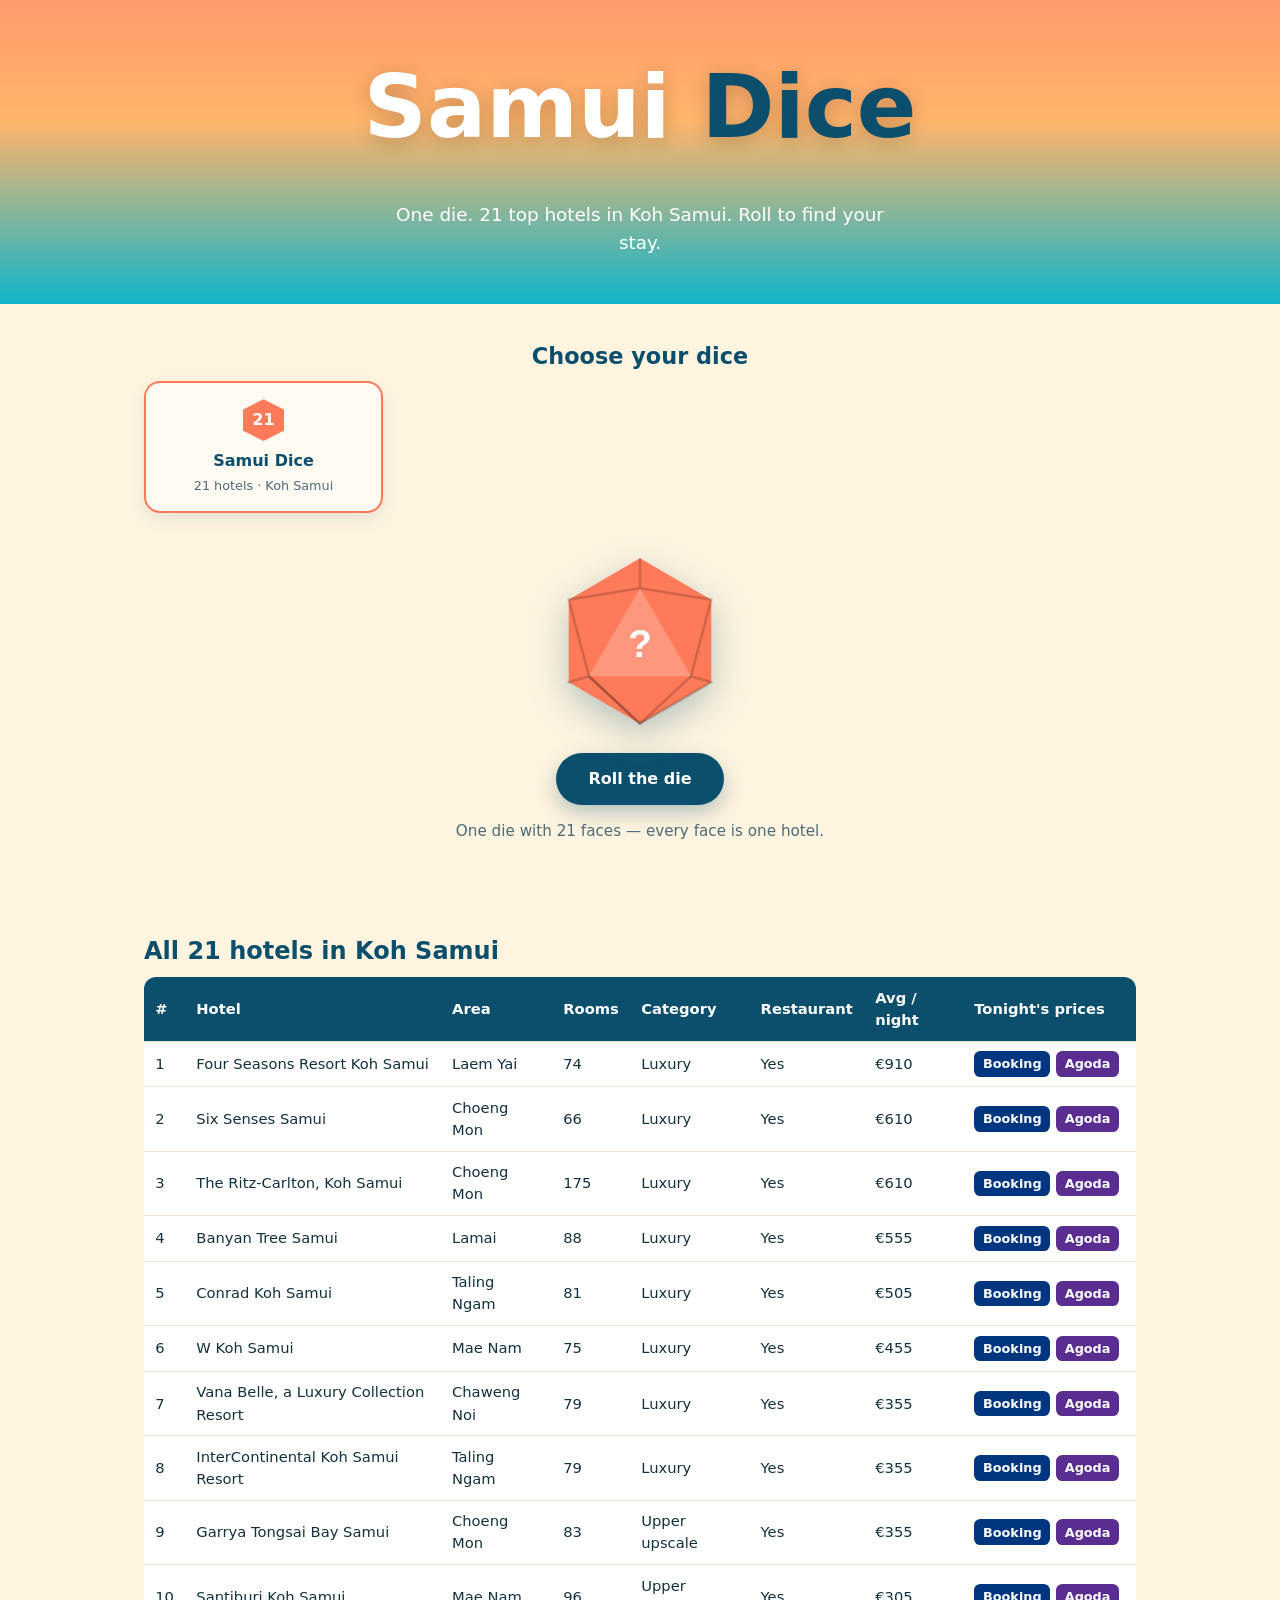
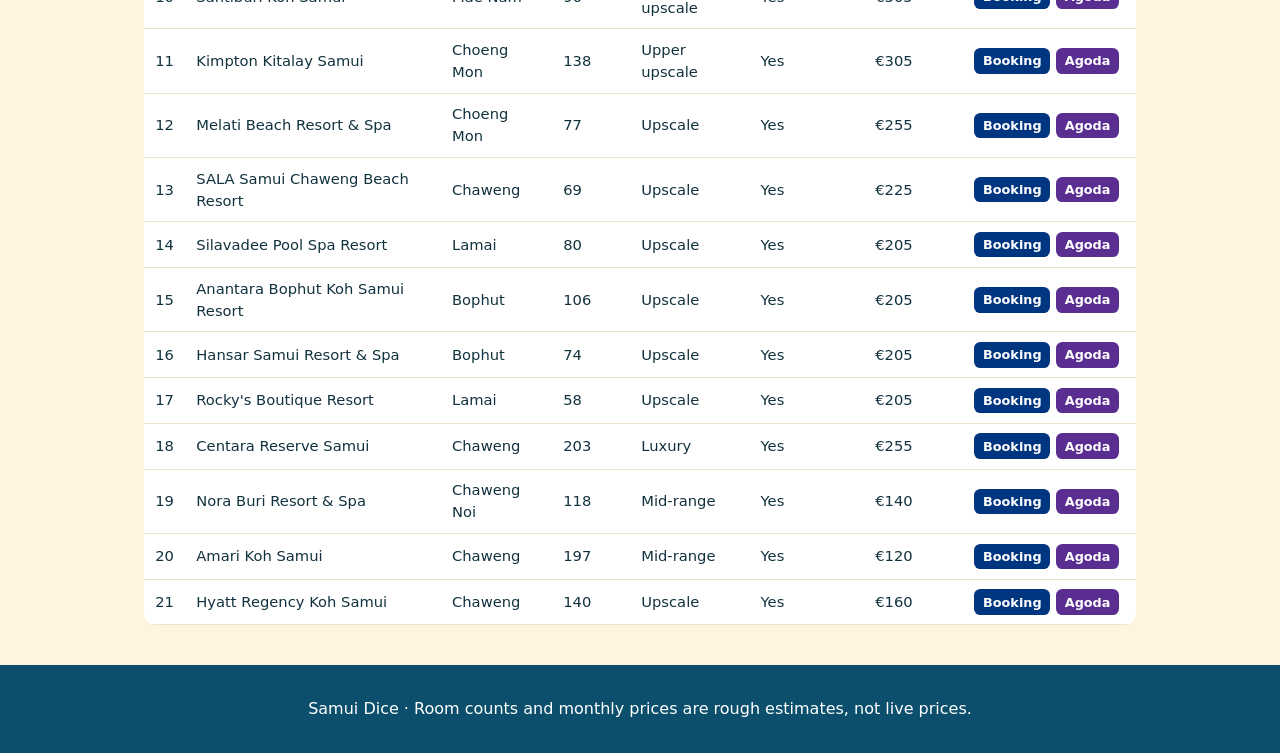
==== index.html @ ab12eef5 "Add destination picker and move Samui hotels to data/samui.js The page now supports several dice (Sa" ====
<!doctype html>
<html lang="en">
<head>
  <meta charset="utf-8">
  <meta name="viewport" content="width=device-width, initial-scale=1">
  <title>Samui Dice</title>
  <meta name="description" content="Samui Dice — roll one die to pick a top hotel on Koh Samui, Koh Phangan, in Bangkok or Phuket, with rooms, price category, restaurant, monthly night prices and links to Booking.com and Agoda.">
  <link rel="icon" href="data:image/svg+xml,%3Csvg xmlns='http://www.w3.org/2000/svg' viewBox='0 0 100 100'%3E%3Cpolygon points='50,4 92,28 92,72 50,96 8,72 8,28' fill='%23ff7a59'/%3E%3Cpolygon points='50,22 76,66 24,66' fill='%23fff' opacity='.35'/%3E%3C/svg%3E">
  <link rel="stylesheet" href="style.css?v=6">
</head>
<body>
  <header class="hero">
    <h1><span id="heroTitle">Samui</span> <span class="dice-word">Dice</span></h1>
    <p class="tagline" id="tagline">Roll one die to find your stay.</p>
  </header>

  <main>
    <section class="picker" aria-labelledby="pickerTitle">
      <h2 id="pickerTitle">Choose your dice</h2>
      <div class="dest-list" id="destList"></div>
    </section>

    <section class="play" id="play">
      <button class="die" id="die" type="button" aria-label="Roll the die">
        <svg viewBox="0 0 200 200" aria-hidden="true">
          <polygon class="d-outer" points="100,6 181,53 181,147 100,194 19,147 19,53"/>
          <polygon class="d-face"  points="100,40 158,140 42,140"/>
          <polyline class="d-edge" points="100,6 100,40 181,53 158,140 181,147 100,194 100,194 42,140 19,147 42,140 19,53 100,40"/>
          <polyline class="d-edge" points="158,140 100,194 42,140"/>
          <text id="dieValue" x="100" y="118" text-anchor="middle">?</text>
        </svg>
      </button>
      <button class="btn" id="roll" type="button">Roll the die</button>
      <p class="hint" id="hint"></p>
    </section>

    <section class="result" id="result" hidden aria-live="polite">
      <figure class="photo" id="rPhotoWrap" hidden>
        <img id="rPhoto" alt="">
      </figure>
      <div class="result-head">
        <p class="rank" id="rRank"></p>
        <h2 id="rName"></h2>
        <p class="area" id="rArea"></p>
      </div>
      <dl class="facts">
        <div><dt>Rooms / villas</dt><dd id="rRooms"></dd></div>
        <div><dt>Price category</dt><dd id="rCategory"></dd></div>
        <div><dt>Restaurant</dt><dd id="rRestaurant"></dd></div>
        <div><dt>Year average / night</dt><dd id="rAvg"></dd></div>
      </dl>
      <div class="tonight">
        <div class="tonight-head">
          <h3>Tonight</h3>
          <p id="rTonight"></p>
          <p class="est">Live prices are on the hotel page — tap a site to see tonight's cheapest room.</p>
        </div>
        <div class="deals">
          <a class="deal booking" id="rBooking" target="_blank" rel="noopener">
            <span class="deal-media"><img class="deal-photo" alt="" hidden></span>
            <span class="deal-logo" aria-label="Booking.com">Booking<span>.com</span></span>
            <span class="deal-cta">Open hotel · tonight's prices →</span>
          </a>
          <a class="deal agoda" id="rAgoda" target="_blank" rel="noopener">
            <span class="deal-media"><img class="deal-photo" alt="" hidden></span>
            <span class="deal-logo" aria-label="Agoda">agoda<i></i><i></i><i></i><i></i><i></i></span>
            <span class="deal-cta">Open hotel · tonight's prices →</span>
          </a>
        </div>
      </div>

      <h3>Rough price guide per night, by month</h3>
      <div class="months" id="rMonths"></div>
      <h3>Where it is</h3>
      <iframe class="map" id="rMap" title="Satellite map of the hotel" loading="lazy" referrerpolicy="no-referrer-when-downgrade"></iframe>
      <p class="note">The monthly guide is a rough estimate for a standard room for two, in EUR, not a live price. For real prices use the Booking.com or Agoda buttons.</p>
    </section>

    <section class="list">
      <h2 id="listTitle">All hotels</h2>
      <table>
        <thead><tr><th>#</th><th>Hotel</th><th>Area</th><th>Rooms</th><th>Category</th><th>Restaurant</th><th>Avg / night</th><th>Tonight's prices</th></tr></thead>
        <tbody id="hotelTable"></tbody>
      </table>
    </section>
  </main>

  <footer>
    <p><span id="footerName">Samui Dice</span> · Room counts and monthly prices are rough estimates, not live prices.</p>
  </footer>

  <script src="data/samui.js?v=6"></script>
  <script src="data/phangan.js?v=6"></script>
  <script src="data/bangkok.js?v=6"></script>
  <script src="data/phuket.js?v=6"></script>
  <script src="script.js?v=6"></script>
</body>
</html>
---- style.css ----
:root {
  --sea: #0fb5c9;
  --deep: #0b4f6c;
  --sand: #fff4e0;
  --coral: #ff7a59;
  --sun: #ffc93c;
  --ink: #12323f;
  --muted: #4d6b78;
  --accent: #ff7a59;
}

* { box-sizing: border-box; }

body {
  margin: 0;
  font-family: system-ui, -apple-system, "Segoe UI", Roboto, sans-serif;
  color: var(--ink);
  background: var(--sand);
  line-height: 1.5;
}

h1, h2, h3 { line-height: 1.15; margin: 0 0 .5em; color: var(--deep); }

.hero {
  text-align: center;
  padding: 3.5rem 1rem 3rem;
  color: #fff;
  background: linear-gradient(180deg, #ff9a6b 0%, #ffb56b 40%, var(--sea) 100%);
}
.hero h1 {
  color: #fff;
  font-size: clamp(2.8rem, 11vw, 5.5rem);
  text-shadow: 0 4px 20px rgba(0, 0, 0, .2);
}
.hero h1 .dice-word { color: var(--deep); }
.tagline { font-size: 1.15rem; max-width: 32rem; margin: 0 auto; }

main { max-width: 64rem; margin: 0 auto; padding: 0 1rem; }
section { padding: 2.5rem 0; }

.play { text-align: center; }
.die {
  display: block;
  width: 11rem; height: 11rem;
  margin: 0 auto 1.5rem;
  padding: 0;
  border: 0;
  background: none;
  cursor: pointer;
  filter: drop-shadow(0 12px 18px rgba(11, 79, 108, .3));
}
.die svg { width: 100%; height: 100%; }
.d-outer { fill: var(--accent); }
.d-face  { fill: #fff; opacity: .22; }
.d-edge  { fill: none; stroke: rgba(0, 0, 0, .18); stroke-width: 3; stroke-linejoin: round; }
.die text { fill: #fff; font-size: 44px; font-weight: 800; font-family: inherit; }
.die.rolling { animation: spin .84s linear; }
@keyframes spin {
  0%   { transform: rotate(0) scale(1); }
  50%  { transform: rotate(360deg) scale(.85); }
  100% { transform: rotate(720deg) scale(1); }
}

.btn {
  padding: .85rem 2rem;
  border: 0;
  border-radius: 999px;
  font: inherit;
  font-weight: 700;
  color: #fff;
  background: var(--deep);
  cursor: pointer;
  box-shadow: 0 8px 20px rgba(11, 79, 108, .3);
}
.btn:disabled { opacity: .6; cursor: wait; }
.hint { color: var(--muted); font-size: .95rem; }

.result {
  padding: 1.75rem;
  border-radius: 1.25rem;
  background: #fff;
  box-shadow: 0 10px 30px rgba(11, 79, 108, .12);
  border-top: 6px solid var(--accent);
  scroll-margin-top: 1rem;
}
.rank { margin: 0; color: var(--accent); font-weight: 700; text-transform: uppercase; letter-spacing: .05em; font-size: .85rem; }
.result h2 { font-size: clamp(1.5rem, 5vw, 2.2rem); margin: .2rem 0; }
.area { margin: 0 0 1.25rem; color: var(--muted); }
.result h3 { font-size: 1.1rem; margin-top: 1.5rem; }

.facts {
  display: grid;
  grid-template-columns: repeat(auto-fit, minmax(10rem, 1fr));
  gap: .75rem;
  margin: 0;
}
.facts div { padding: .9rem 1rem; border-radius: .75rem; background: #e6f7f9; }
.facts dt { font-size: .8rem; color: var(--muted); text-transform: uppercase; letter-spacing: .04em; }
.facts dd { margin: .2rem 0 0; font-size: 1.3rem; font-weight: 700; color: var(--deep); }

.months {
  display: grid;
  grid-template-columns: repeat(12, 1fr);
  gap: .4rem;
  align-items: end;
}
.month {
  display: flex;
  flex-direction: column;
  justify-content: flex-end;
  align-items: center;
  height: 10rem;
  font-size: .8rem;
}
.month .bar {
  width: 100%;
  max-width: 2.2rem;
  border-radius: .4rem .4rem 0 0;
  background: linear-gradient(180deg, var(--coral), var(--sun));
  order: 1;
}
.month strong { order: 0; color: var(--deep); font-size: .78rem; }
.month span:last-child { order: 2; color: var(--muted); margin-top: .2rem; }
.note { font-size: .85rem; color: var(--muted); margin-top: 1.25rem; }

.list table { width: 100%; border-collapse: collapse; background: #fff; border-radius: .75rem; overflow: hidden; font-size: .92rem; }
.list th, .list td { padding: .6rem .7rem; text-align: left; border-bottom: 1px solid #eee3cf; }
.list th { background: var(--deep); color: #fff; font-weight: 600; }
.list tr.picked td { background: #ffe6dc; font-weight: 700; }

footer { padding: 2rem 1rem; text-align: center; color: #fff; background: var(--deep); }
footer p { margin: 0; }

@media (max-width: 640px) {
  .months { grid-template-columns: repeat(6, 1fr); row-gap: 1rem; }
  .month { height: 8rem; }
  .list { overflow-x: auto; }
  .list table { font-size: .82rem; min-width: 38rem; }
}

@media (prefers-reduced-motion: reduce) {
  .die.rolling { animation: none; }
}

.photo { margin: -1.75rem -1.75rem 1.25rem; }
.photo img {
  display: block;
  width: 100%;
  aspect-ratio: 16 / 7;
  object-fit: cover;
  border-radius: 1.1rem 1.1rem 0 0;
  background: #e6f7f9;
}

.tonight {
  display: grid;
  grid-template-columns: 1fr 1.4fr;
  gap: 1rem;
  align-items: center;
  margin-top: 1.25rem;
  padding: 1.1rem 1.25rem;
  border-radius: .9rem;
  background: #fff4e0;
}
.tonight h3 { margin: 0; }
.tonight p { margin: .2rem 0 0; color: var(--muted); }
.tonight .est strong { color: var(--deep); font-size: 1.15rem; }
.deals { display: grid; grid-template-columns: 1fr 1fr; gap: .75rem; }
.deal {
  display: flex;
  flex-direction: column;
  overflow: hidden;
  border-radius: .75rem;
  color: #fff;
  text-decoration: none;
  box-shadow: 0 6px 16px rgba(0, 0, 0, .12);
  transition: transform .15s ease;
}
.deal:hover { transform: translateY(-2px); }
.deal-media { display: none; }
.deal.has-photo .deal-media { display: block; }
.deal-photo { display: block; width: 100%; aspect-ratio: 16 / 9; object-fit: cover; }
.deal-logo {
  display: flex;
  align-items: flex-end;
  justify-content: center;
  gap: .12rem;
  padding: 1.1rem .75rem .35rem;
  font-size: 1.5rem;
  font-weight: 800;
  letter-spacing: -.02em;
}
.deal.has-photo .deal-logo { padding-top: .6rem; font-size: 1.2rem; }
.deal-cta { padding: 0 .75rem .9rem; font-size: .82rem; text-align: center; opacity: .95; }
.deal.booking { background: #003580; }
.deal.booking .deal-logo span { color: #5bbaff; }
.deal.agoda { background: #fff; color: #2a2a2e; border: 1px solid #e3e3e8; }
.deal.agoda .deal-logo i {
  display: inline-block;
  width: .42rem; height: .42rem;
  margin-bottom: .32rem;
  border-radius: 50%;
}
.deal.agoda .deal-logo i:nth-of-type(1) { margin-left: .2rem; background: #ee3a3e; }
.deal.agoda .deal-logo i:nth-of-type(2) { background: #f99f1c; }
.deal.agoda .deal-logo i:nth-of-type(3) { background: #7dc242; }
.deal.agoda .deal-logo i:nth-of-type(4) { background: #20a4dd; }
.deal.agoda .deal-logo i:nth-of-type(5) { background: #8c4fa0; }

.map { width: 100%; height: 18rem; border: 0; border-radius: .9rem; background: #e6f7f9; }

@media (max-width: 640px) {
  .result { padding: 1.25rem; }
  .photo { margin: -1.25rem -1.25rem 1rem; }
  .photo img { aspect-ratio: 16 / 9; }
  .tonight { grid-template-columns: 1fr; }
  .map { height: 14rem; }
}

.list td.links { white-space: nowrap; }
.list td.links a {
  display: inline-block;
  margin-right: .35rem;
  padding: .2rem .55rem;
  border-radius: .4rem;
  color: #fff;
  font-size: .8rem;
  font-weight: 700;
  text-decoration: none;
}
.list td.links a.booking { background: #003580; }
.list td.links a.agoda { background: #5a2d91; }
@media (max-width: 640px) { .list table { min-width: 46rem; } }

.picker { padding-bottom: 0; text-align: center; }
.picker h2 { font-size: 1.4rem; }
.dest-list {
  display: grid;
  grid-template-columns: repeat(4, 1fr);
  gap: .75rem;
}
.dest {
  display: flex;
  flex-direction: column;
  align-items: center;
  gap: .2rem;
  padding: 1rem .5rem;
  border: 2px solid transparent;
  border-radius: 1rem;
  font: inherit;
  color: var(--ink);
  background: #fff;
  cursor: pointer;
  box-shadow: 0 6px 16px rgba(11, 79, 108, .1);
  transition: transform .15s ease, border-color .15s ease;
}
.dest:hover { transform: translateY(-2px); }
.dest[aria-pressed="true"] { border-color: var(--c); background: #fffaf2; }
.dest-die {
  display: grid;
  place-items: center;
  width: 2.6rem; height: 2.6rem;
  margin-bottom: .3rem;
  clip-path: polygon(50% 0, 100% 25%, 100% 75%, 50% 100%, 0 75%, 0 25%);
  color: #fff;
  font-weight: 800;
  background: var(--c);
}
.dest-name { font-weight: 800; color: var(--deep); }
.dest-sub { font-size: .8rem; color: var(--muted); }
@media (max-width: 640px) {
  .dest-list { grid-template-columns: repeat(2, 1fr); }
}
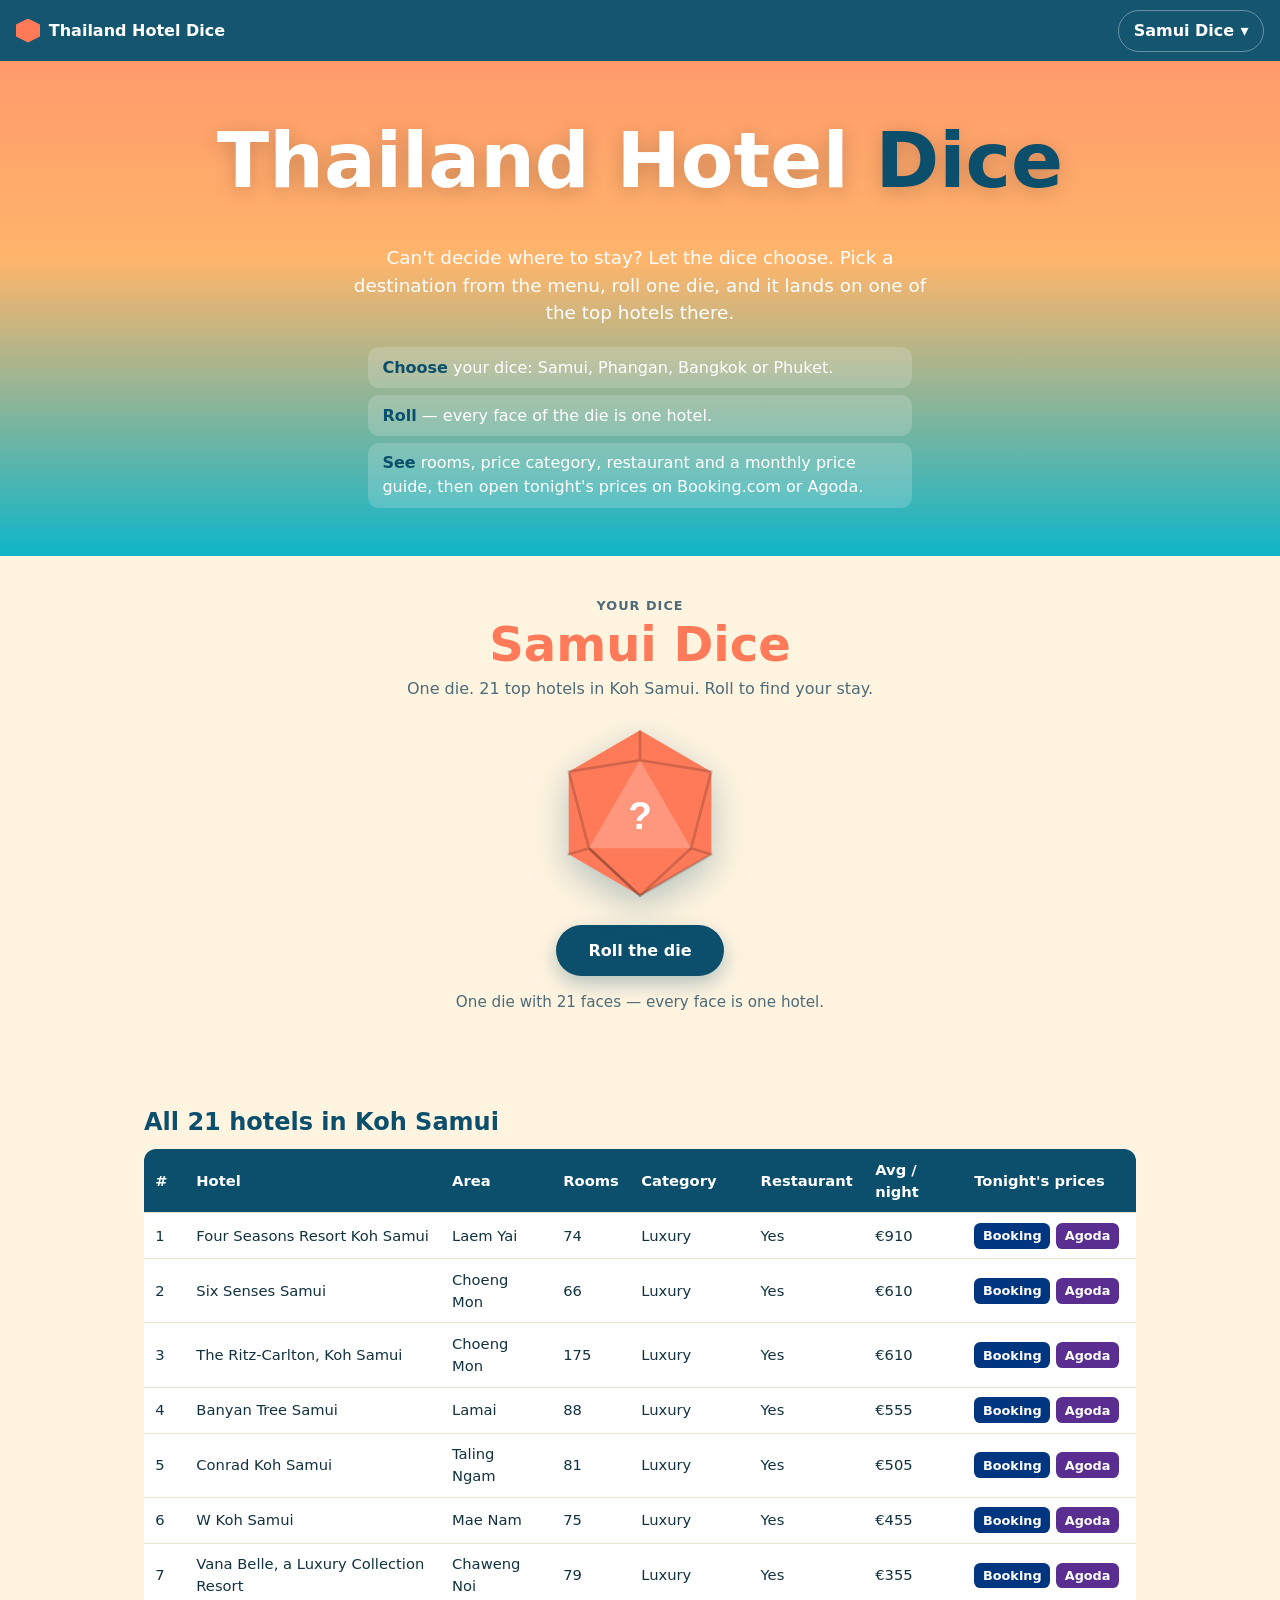
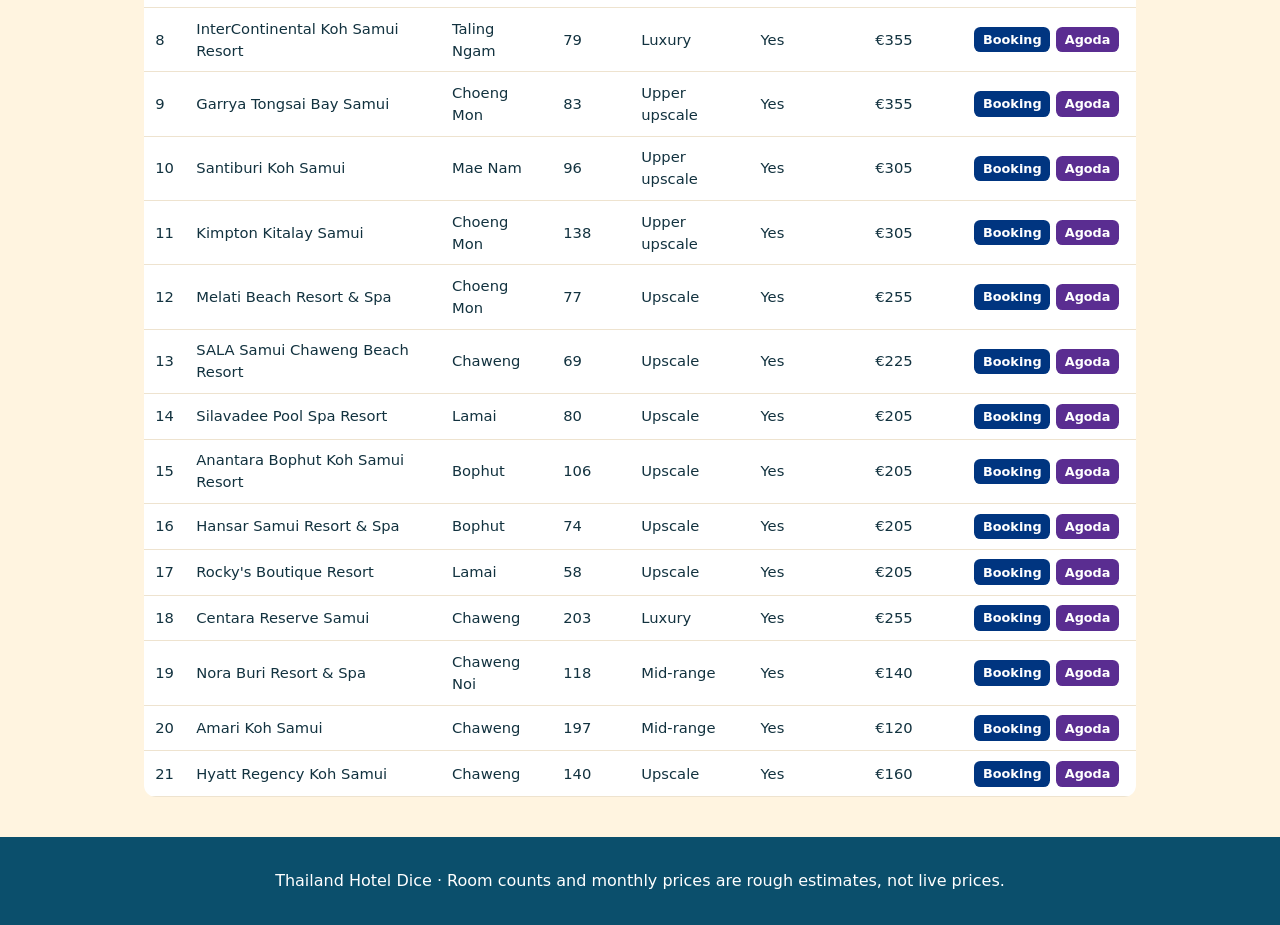
==== commit 57a349d7: "Add main heading with intro and move the four dice into a menu The page now opens with 'Thailand Hot" ====
--- a/index.html
+++ b/index.html
@@ -3,24 +3,41 @@
 <head>
   <meta charset="utf-8">
   <meta name="viewport" content="width=device-width, initial-scale=1">
-  <title>Samui Dice</title>
-  <meta name="description" content="Samui Dice — roll one die to pick a top hotel on Koh Samui, Koh Phangan, in Bangkok or Phuket, with rooms, price category, restaurant, monthly night prices and links to Booking.com and Agoda.">
+  <title>Thailand Hotel Dice</title>
+  <meta name="description" content="Thailand Hotel Dice — Samui Dice, Phangan Dice, Bangkok Dice and Phuket Dice: roll one die to pick a top hotel on Koh Samui, Koh Phangan, in Bangkok or Phuket, with rooms, price category, restaurant, monthly night prices and links to Booking.com and Agoda.">
   <link rel="icon" href="data:image/svg+xml,%3Csvg xmlns='http://www.w3.org/2000/svg' viewBox='0 0 100 100'%3E%3Cpolygon points='50,4 92,28 92,72 50,96 8,72 8,28' fill='%23ff7a59'/%3E%3Cpolygon points='50,22 76,66 24,66' fill='%23fff' opacity='.35'/%3E%3C/svg%3E">
-  <link rel="stylesheet" href="style.css?v=6">
+  <link rel="stylesheet" href="style.css?v=7">
 </head>
 <body>
-  <header class="hero">
-    <h1><span id="heroTitle">Samui</span> <span class="dice-word">Dice</span></h1>
-    <p class="tagline" id="tagline">Roll one die to find your stay.</p>
+  <header class="topbar">
+    <a class="brand" href="#top">
+      <span class="brand-die" aria-hidden="true"></span>
+      Thailand Hotel Dice
+    </a>
+    <nav class="menu" aria-label="Choose your dice">
+      <button class="menu-toggle" id="menuToggle" type="button" aria-expanded="false" aria-controls="destMenu">
+        <span id="menuCurrent">Dice</span> <span class="chev" aria-hidden="true">▾</span>
+      </button>
+      <ul class="menu-list" id="destMenu"></ul>
+    </nav>
   </header>
 
+  <section class="hero" id="top">
+    <h1>Thailand Hotel <span class="dice-word">Dice</span></h1>
+    <p class="intro">Can't decide where to stay? Let the dice choose. Pick a destination from the menu, roll one die,
+      and it lands on one of the top hotels there.</p>
+    <ul class="steps">
+      <li><strong>Choose</strong> your dice: Samui, Phangan, Bangkok or Phuket.</li>
+      <li><strong>Roll</strong> — every face of the die is one hotel.</li>
+      <li><strong>See</strong> rooms, price category, restaurant and a monthly price guide, then open tonight's prices on Booking.com or Agoda.</li>
+    </ul>
+  </section>
+
   <main>
-    <section class="picker" aria-labelledby="pickerTitle">
-      <h2 id="pickerTitle">Choose your dice</h2>
-      <div class="dest-list" id="destList"></div>
-    </section>
-
     <section class="play" id="play">
+      <p class="kicker">Your dice</p>
+      <h2 class="dest-title"><span id="heroTitle">Samui</span> Dice</h2>
+      <p class="tagline" id="tagline"></p>
       <button class="die" id="die" type="button" aria-label="Roll the die">
         <svg viewBox="0 0 200 200" aria-hidden="true">
           <polygon class="d-outer" points="100,6 181,53 181,147 100,194 19,147 19,53"/>
@@ -86,13 +103,13 @@
   </main>
 
   <footer>
-    <p><span id="footerName">Samui Dice</span> · Room counts and monthly prices are rough estimates, not live prices.</p>
+    <p>Thailand Hotel Dice · Room counts and monthly prices are rough estimates, not live prices.</p>
   </footer>
 
-  <script src="data/samui.js?v=6"></script>
-  <script src="data/phangan.js?v=6"></script>
-  <script src="data/bangkok.js?v=6"></script>
-  <script src="data/phuket.js?v=6"></script>
-  <script src="script.js?v=6"></script>
+  <script src="data/samui.js?v=7"></script>
+  <script src="data/phangan.js?v=7"></script>
+  <script src="data/bangkok.js?v=7"></script>
+  <script src="data/phuket.js?v=7"></script>
+  <script src="script.js?v=7"></script>
 </body>
 </html>
--- a/style.css
+++ b/style.css
@@ -21,19 +21,114 @@
 
 h1, h2, h3 { line-height: 1.15; margin: 0 0 .5em; color: var(--deep); }
 
+.topbar {
+  position: sticky;
+  top: 0;
+  z-index: 20;
+  display: flex;
+  align-items: center;
+  justify-content: space-between;
+  gap: 1rem;
+  padding: .6rem 1rem;
+  background: rgba(11, 79, 108, .96);
+  backdrop-filter: blur(6px);
+}
+.brand { display: flex; align-items: center; gap: .55rem; color: #fff; font-weight: 800; text-decoration: none; line-height: 1.2; }
+@media (max-width: 420px) { .brand { font-size: .95rem; } .menu-toggle { padding: .45rem .75rem; } }
+.brand-die {
+  width: 1.5rem; height: 1.5rem;
+  clip-path: polygon(50% 0, 100% 25%, 100% 75%, 50% 100%, 0 75%, 0 25%);
+  background: var(--coral);
+}
+.menu { position: relative; }
+.menu-toggle {
+  display: flex;
+  align-items: center;
+  gap: .4rem;
+  padding: .5rem .9rem;
+  border: 1px solid rgba(255, 255, 255, .35);
+  border-radius: 999px;
+  font: inherit;
+  font-weight: 700;
+  color: #fff;
+  background: transparent;
+  white-space: nowrap;
+  cursor: pointer;
+}
+.menu-toggle[aria-expanded="true"] .chev { transform: rotate(180deg); }
+.chev { transition: transform .15s ease; }
+.menu-list {
+  position: absolute;
+  right: 0;
+  top: calc(100% + .5rem);
+  min-width: 15rem;
+  margin: 0;
+  padding: .4rem;
+  list-style: none;
+  border-radius: .9rem;
+  background: #fff;
+  box-shadow: 0 14px 34px rgba(11, 79, 108, .25);
+  display: none;
+}
+.menu.open .menu-list { display: block; }
+.menu-list a {
+  display: flex;
+  align-items: center;
+  gap: .7rem;
+  padding: .6rem .7rem;
+  border-radius: .6rem;
+  color: var(--ink);
+  text-decoration: none;
+}
+.menu-list a:hover, .menu-list a[aria-current="true"] { background: #fff4e0; }
+.menu-list .hex {
+  display: grid;
+  place-items: center;
+  flex: none;
+  width: 2rem; height: 2rem;
+  clip-path: polygon(50% 0, 100% 25%, 100% 75%, 50% 100%, 0 75%, 0 25%);
+  color: #fff;
+  font-size: .8rem;
+  font-weight: 800;
+  background: var(--c);
+}
+.menu-list .m-name { display: block; font-weight: 800; color: var(--deep); }
+.menu-list .m-sub { display: block; font-size: .8rem; color: var(--muted); }
+
 .hero {
   text-align: center;
   padding: 3.5rem 1rem 3rem;
   color: #fff;
   background: linear-gradient(180deg, #ff9a6b 0%, #ffb56b 40%, var(--sea) 100%);
+  scroll-margin-top: 4rem;
 }
 .hero h1 {
   color: #fff;
-  font-size: clamp(2.8rem, 11vw, 5.5rem);
+  font-size: clamp(2.4rem, 9vw, 4.8rem);
   text-shadow: 0 4px 20px rgba(0, 0, 0, .2);
 }
 .hero h1 .dice-word { color: var(--deep); }
-.tagline { font-size: 1.15rem; max-width: 32rem; margin: 0 auto; }
+.intro { font-size: 1.15rem; max-width: 36rem; margin: 0 auto 1.25rem; }
+.steps {
+  display: grid;
+  gap: .4rem;
+  max-width: 34rem;
+  margin: 0 auto;
+  padding: 0;
+  list-style: none;
+  text-align: left;
+}
+.steps li {
+  padding: .55rem .9rem;
+  border-radius: .7rem;
+  background: rgba(255, 255, 255, .18);
+}
+.steps strong { color: var(--deep); }
+
+.kicker { margin: 0; color: var(--muted); font-size: .8rem; font-weight: 700; text-transform: uppercase; letter-spacing: .08em; }
+.dest-title { font-size: clamp(2rem, 7vw, 3rem); margin: .1rem 0 .3rem; color: var(--accent); }
+.tagline { max-width: 32rem; margin: 0 auto 1.5rem; color: var(--muted); }
+.play { scroll-margin-top: 4rem; }
 
 main { max-width: 64rem; margin: 0 auto; padding: 0 1rem; }
 section { padding: 2.5rem 0; }
@@ -231,43 +326,3 @@
 .list td.links a.booking { background: #003580; }
 .list td.links a.agoda { background: #5a2d91; }
 @media (max-width: 640px) { .list table { min-width: 46rem; } }
-
-.picker { padding-bottom: 0; text-align: center; }
-.picker h2 { font-size: 1.4rem; }
-.dest-list {
-  display: grid;
-  grid-template-columns: repeat(4, 1fr);
-  gap: .75rem;
-}
-.dest {
-  display: flex;
-  flex-direction: column;
-  align-items: center;
-  gap: .2rem;
-  padding: 1rem .5rem;
-  border: 2px solid transparent;
-  border-radius: 1rem;
-  font: inherit;
-  color: var(--ink);
-  background: #fff;
-  cursor: pointer;
-  box-shadow: 0 6px 16px rgba(11, 79, 108, .1);
-  transition: transform .15s ease, border-color .15s ease;
-}
-.dest:hover { transform: translateY(-2px); }
-.dest[aria-pressed="true"] { border-color: var(--c); background: #fffaf2; }
-.dest-die {
-  display: grid;
-  place-items: center;
-  width: 2.6rem; height: 2.6rem;
-  margin-bottom: .3rem;
-  clip-path: polygon(50% 0, 100% 25%, 100% 75%, 50% 100%, 0 75%, 0 25%);
-  color: #fff;
-  font-weight: 800;
-  background: var(--c);
-}
-.dest-name { font-weight: 800; color: var(--deep); }
-.dest-sub { font-size: .8rem; color: var(--muted); }
-@media (max-width: 640px) {
-  .dest-list { grid-template-columns: repeat(2, 1fr); }
-}
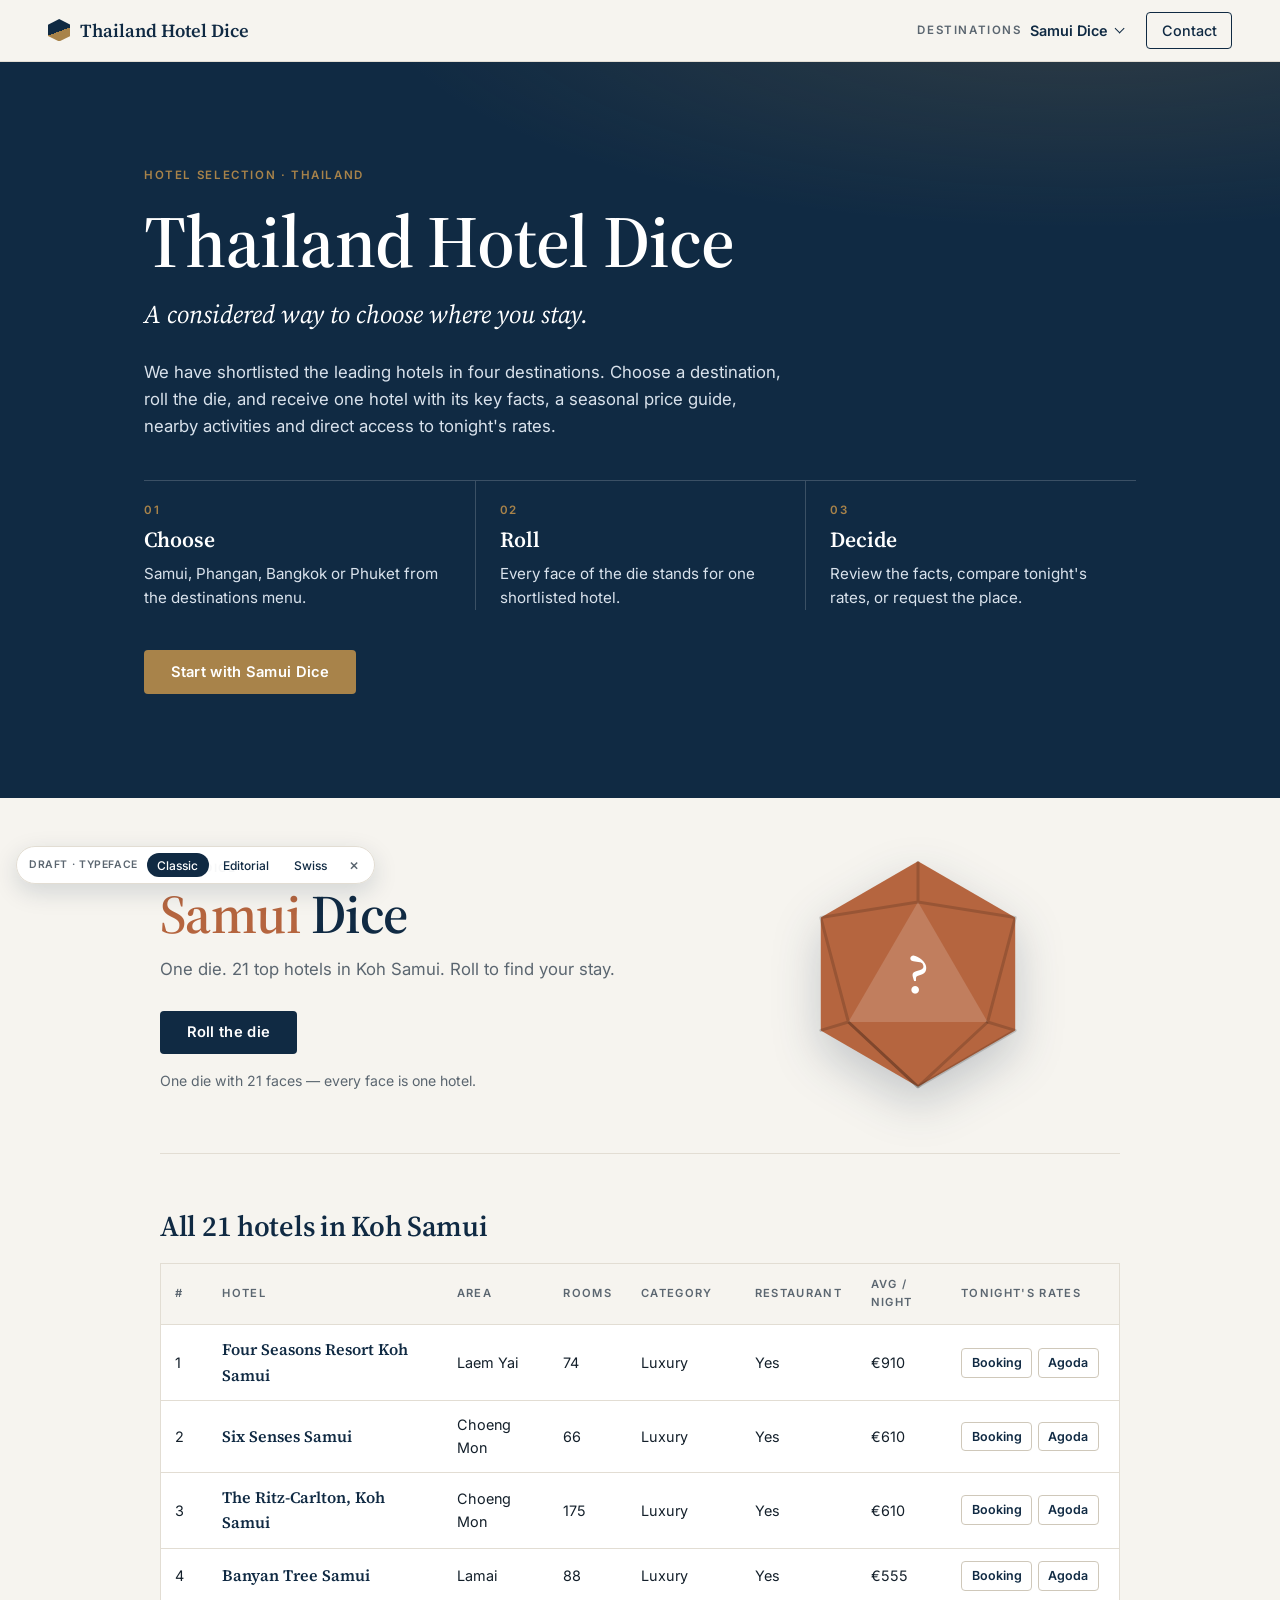
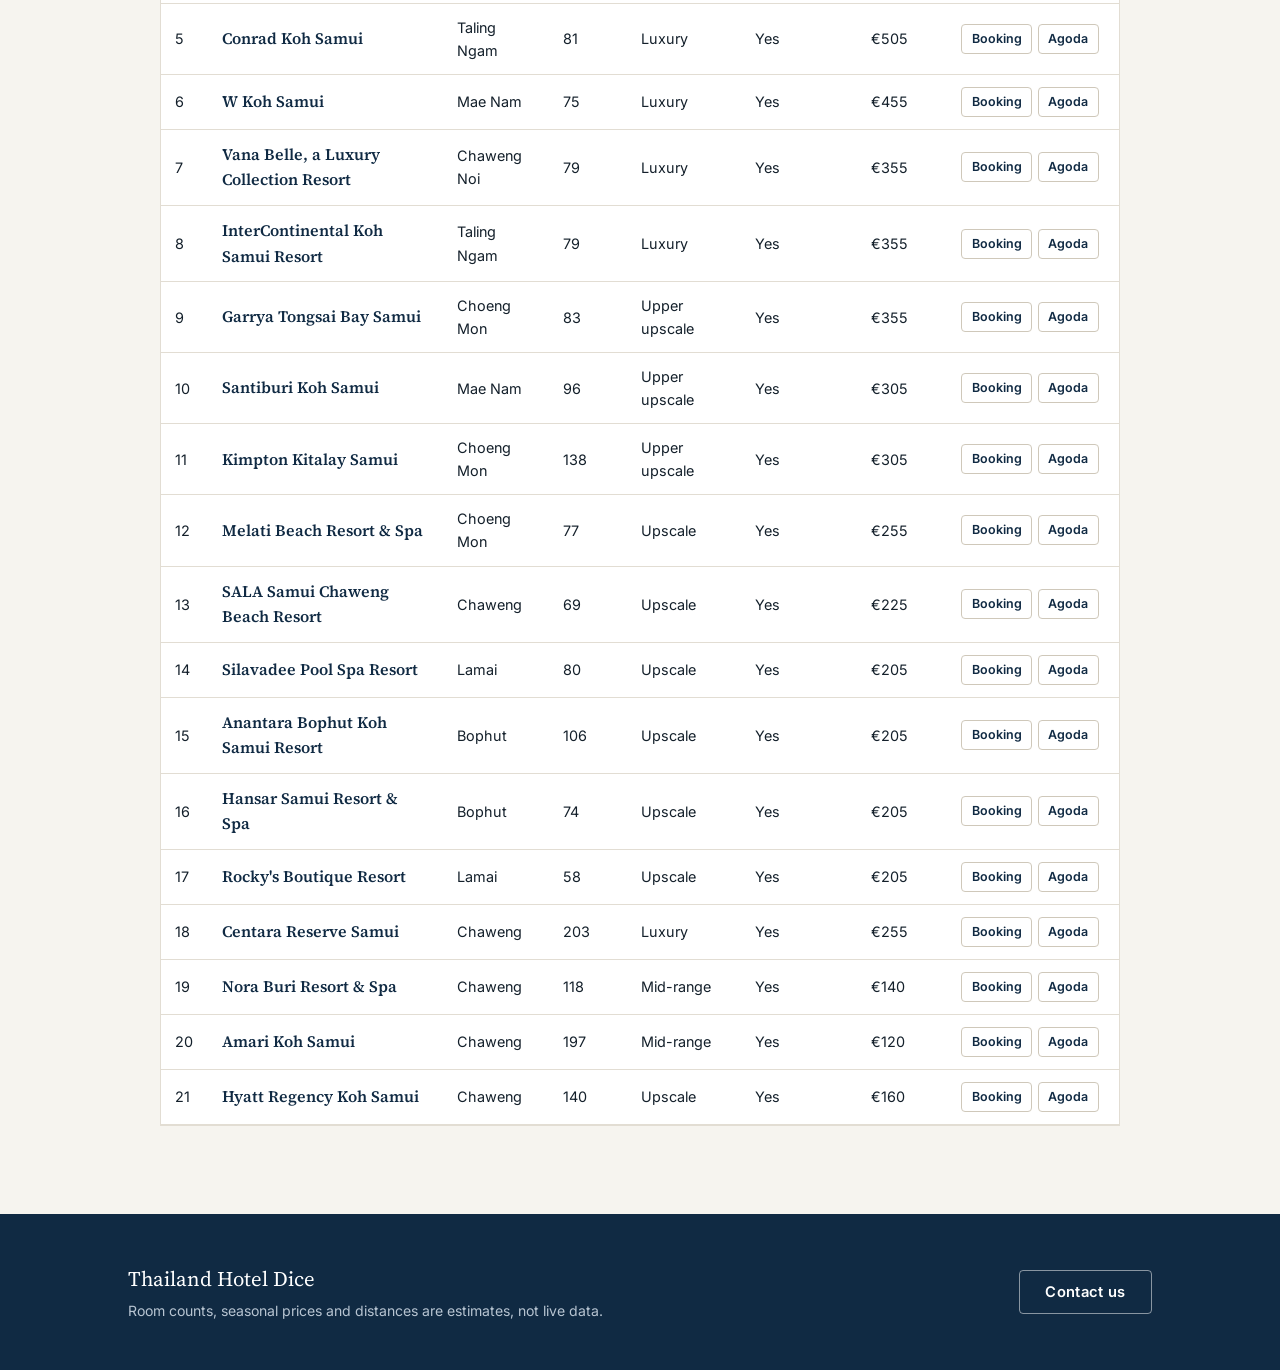
==== commit 1b96ee34: "Consultancy redesign, request form and nearby activities carousel - New visual language: navy/ivory/" ====
--- a/index.html
+++ b/index.html
@@ -1,115 +1,241 @@
 <!doctype html>
-<html lang="en">
+<html lang="en" data-type="classic">
 <head>
   <meta charset="utf-8">
   <meta name="viewport" content="width=device-width, initial-scale=1">
   <title>Thailand Hotel Dice</title>
-  <meta name="description" content="Thailand Hotel Dice — Samui Dice, Phangan Dice, Bangkok Dice and Phuket Dice: roll one die to pick a top hotel on Koh Samui, Koh Phangan, in Bangkok or Phuket, with rooms, price category, restaurant, monthly night prices and links to Booking.com and Agoda.">
-  <link rel="icon" href="data:image/svg+xml,%3Csvg xmlns='http://www.w3.org/2000/svg' viewBox='0 0 100 100'%3E%3Cpolygon points='50,4 92,28 92,72 50,96 8,72 8,28' fill='%23ff7a59'/%3E%3Cpolygon points='50,22 76,66 24,66' fill='%23fff' opacity='.35'/%3E%3C/svg%3E">
-  <link rel="stylesheet" href="style.css?v=7">
+  <meta name="description" content="Thailand Hotel Dice — Samui Dice, Phangan Dice, Bangkok Dice and Phuket Dice: roll one die to pick a top hotel on Koh Samui, Koh Phangan, in Bangkok or Phuket, with key facts, a monthly price guide, nearby activities and links to Booking.com and Agoda.">
+  <link rel="icon" href="data:image/svg+xml,%3Csvg xmlns='http://www.w3.org/2000/svg' viewBox='0 0 100 100'%3E%3Cpolygon points='50,4 92,28 92,72 50,96 8,72 8,28' fill='%23102a43'/%3E%3Cpolygon points='50,26 74,68 26,68' fill='%23a8834a'/%3E%3C/svg%3E">
+  <link rel="preconnect" href="https://fonts.googleapis.com">
+  <link rel="preconnect" href="https://fonts.gstatic.com" crossorigin>
+  <link rel="stylesheet" href="https://fonts.googleapis.com/css2?family=Inter:wght@400;500;600;700&family=Source+Serif+4:opsz,wght@8..60,400;8..60,600;8..60,700&family=Playfair+Display:wght@500;600;700&family=IBM+Plex+Sans:wght@400;500;600&family=IBM+Plex+Serif:wght@400;500;600&display=swap">
+  <link rel="stylesheet" href="style.css?v=8">
 </head>
 <body>
   <header class="topbar">
     <a class="brand" href="#top">
-      <span class="brand-die" aria-hidden="true"></span>
-      Thailand Hotel Dice
+      <span class="brand-mark" aria-hidden="true"></span>
+      <span class="brand-name">Thailand Hotel Dice</span>
     </a>
-    <nav class="menu" aria-label="Choose your dice">
-      <button class="menu-toggle" id="menuToggle" type="button" aria-expanded="false" aria-controls="destMenu">
-        <span id="menuCurrent">Dice</span> <span class="chev" aria-hidden="true">▾</span>
-      </button>
-      <ul class="menu-list" id="destMenu"></ul>
+    <nav class="nav" aria-label="Main">
+      <div class="menu">
+        <button class="menu-toggle" id="menuToggle" type="button" aria-expanded="false" aria-controls="destMenu">
+          <span class="menu-label">Destinations</span>
+          <span class="menu-current" id="menuCurrent"></span>
+          <span class="chev" aria-hidden="true"></span>
+        </button>
+        <ul class="menu-list" id="destMenu"></ul>
+      </div>
+      <button class="nav-contact" type="button" data-request>Contact</button>
     </nav>
   </header>
 
   <section class="hero" id="top">
-    <h1>Thailand Hotel <span class="dice-word">Dice</span></h1>
-    <p class="intro">Can't decide where to stay? Let the dice choose. Pick a destination from the menu, roll one die,
-      and it lands on one of the top hotels there.</p>
-    <ul class="steps">
-      <li><strong>Choose</strong> your dice: Samui, Phangan, Bangkok or Phuket.</li>
-      <li><strong>Roll</strong> — every face of the die is one hotel.</li>
-      <li><strong>See</strong> rooms, price category, restaurant and a monthly price guide, then open tonight's prices on Booking.com or Agoda.</li>
-    </ul>
+    <div class="hero-inner">
+      <p class="eyebrow">Hotel selection · Thailand</p>
+      <h1>Thailand Hotel Dice</h1>
+      <p class="hero-lead">A considered way to choose where you stay.</p>
+      <p class="intro">We have shortlisted the leading hotels in four destinations. Choose a destination,
+        roll the die, and receive one hotel with its key facts, a seasonal price guide, nearby activities
+        and direct access to tonight's rates.</p>
+      <ol class="steps">
+        <li><span class="step-no">01</span><strong>Choose</strong><span>Samui, Phangan, Bangkok or Phuket from the destinations menu.</span></li>
+        <li><span class="step-no">02</span><strong>Roll</strong><span>Every face of the die stands for one shortlisted hotel.</span></li>
+        <li><span class="step-no">03</span><strong>Decide</strong><span>Review the facts, compare tonight's rates, or request the place.</span></li>
+      </ol>
+      <a class="btn btn-gold" href="#play" id="heroCta">Start</a>
+    </div>
   </section>
 
   <main>
     <section class="play" id="play">
-      <p class="kicker">Your dice</p>
-      <h2 class="dest-title"><span id="heroTitle">Samui</span> Dice</h2>
-      <p class="tagline" id="tagline"></p>
+      <div class="play-text">
+        <p class="kicker">Your dice</p>
+        <h2 class="dest-title"><span id="heroTitle">Samui</span> Dice</h2>
+        <p class="tagline" id="tagline"></p>
+        <button class="btn btn-primary" id="roll" type="button">Roll the die</button>
+        <p class="hint" id="hint"></p>
+      </div>
       <button class="die" id="die" type="button" aria-label="Roll the die">
         <svg viewBox="0 0 200 200" aria-hidden="true">
           <polygon class="d-outer" points="100,6 181,53 181,147 100,194 19,147 19,53"/>
           <polygon class="d-face"  points="100,40 158,140 42,140"/>
           <polyline class="d-edge" points="100,6 100,40 181,53 158,140 181,147 100,194 100,194 42,140 19,147 42,140 19,53 100,40"/>
           <polyline class="d-edge" points="158,140 100,194 42,140"/>
-          <text id="dieValue" x="100" y="118" text-anchor="middle">?</text>
+          <text id="dieValue" x="100" y="116" text-anchor="middle">?</text>
         </svg>
       </button>
-      <button class="btn" id="roll" type="button">Roll the die</button>
-      <p class="hint" id="hint"></p>
     </section>
 
     <section class="result" id="result" hidden aria-live="polite">
       <figure class="photo" id="rPhotoWrap" hidden>
         <img id="rPhoto" alt="">
       </figure>
+
       <div class="result-head">
-        <p class="rank" id="rRank"></p>
-        <h2 id="rName"></h2>
-        <p class="area" id="rArea"></p>
-      </div>
+        <div>
+          <p class="rank" id="rRank"></p>
+          <h2 id="rName"></h2>
+          <p class="area" id="rArea"></p>
+        </div>
+        <button class="btn btn-gold" type="button" data-request="hotel">Request this place</button>
+      </div>
+
       <dl class="facts">
         <div><dt>Rooms / villas</dt><dd id="rRooms"></dd></div>
         <div><dt>Price category</dt><dd id="rCategory"></dd></div>
         <div><dt>Restaurant</dt><dd id="rRestaurant"></dd></div>
         <div><dt>Year average / night</dt><dd id="rAvg"></dd></div>
       </dl>
-      <div class="tonight">
+
+      <div class="block tonight">
         <div class="tonight-head">
-          <h3>Tonight</h3>
+          <h3>Tonight's rates</h3>
           <p id="rTonight"></p>
-          <p class="est">Live prices are on the hotel page — tap a site to see tonight's cheapest room.</p>
+          <p class="est">Live rates are shown on the hotel's page. Open both to see where tonight is cheaper.</p>
         </div>
         <div class="deals">
           <a class="deal booking" id="rBooking" target="_blank" rel="noopener">
             <span class="deal-media"><img class="deal-photo" alt="" hidden></span>
             <span class="deal-logo" aria-label="Booking.com">Booking<span>.com</span></span>
-            <span class="deal-cta">Open hotel · tonight's prices →</span>
+            <span class="deal-cta">Open hotel · tonight's rates →</span>
           </a>
           <a class="deal agoda" id="rAgoda" target="_blank" rel="noopener">
             <span class="deal-media"><img class="deal-photo" alt="" hidden></span>
             <span class="deal-logo" aria-label="Agoda">agoda<i></i><i></i><i></i><i></i><i></i></span>
-            <span class="deal-cta">Open hotel · tonight's prices →</span>
+            <span class="deal-cta">Open hotel · tonight's rates →</span>
           </a>
         </div>
       </div>
 
-      <h3>Rough price guide per night, by month</h3>
-      <div class="months" id="rMonths"></div>
-      <h3>Where it is</h3>
-      <iframe class="map" id="rMap" title="Satellite map of the hotel" loading="lazy" referrerpolicy="no-referrer-when-downgrade"></iframe>
-      <p class="note">The monthly guide is a rough estimate for a standard room for two, in EUR, not a live price. For real prices use the Booking.com or Agoda buttons.</p>
+      <div class="block">
+        <div class="block-head">
+          <h3>Seasonal price guide</h3>
+          <p>Average per night, standard room for two, in EUR</p>
+        </div>
+        <div class="months" id="rMonths"></div>
+      </div>
+
+      <div class="block">
+        <div class="block-head"><h3>Location</h3></div>
+        <iframe class="map" id="rMap" title="Satellite map of the hotel" loading="lazy" referrerpolicy="no-referrer-when-downgrade"></iframe>
+      </div>
+
+      <div class="block nearby" id="nearby" hidden>
+        <div class="block-head">
+          <div>
+            <h3>Nearby</h3>
+            <p>Five things to do close to the hotel · distances are approximate</p>
+          </div>
+          <div class="nb-nav">
+            <button type="button" class="nb-btn" id="nbPrev" aria-label="Previous activity">←</button>
+            <button type="button" class="nb-btn" id="nbNext" aria-label="Next activity">→</button>
+          </div>
+        </div>
+        <div class="nb-viewport" id="nbViewport" tabindex="0" aria-roledescription="carousel" aria-label="Nearby activities">
+          <div class="nb-track" id="nbTrack"></div>
+        </div>
+        <div class="nb-dots" id="nbDots" aria-hidden="true"></div>
+      </div>
+
+      <div class="result-cta">
+        <p>Interested in this hotel? Leave your details and we will send you more information.</p>
+        <button class="btn btn-gold" type="button" data-request="hotel">Request this place</button>
+      </div>
+
+      <p class="note">The seasonal guide is an estimate, not a live rate. For tonight's rates use the Booking.com or Agoda buttons.</p>
     </section>
 
     <section class="list">
-      <h2 id="listTitle">All hotels</h2>
-      <table>
-        <thead><tr><th>#</th><th>Hotel</th><th>Area</th><th>Rooms</th><th>Category</th><th>Restaurant</th><th>Avg / night</th><th>Tonight's prices</th></tr></thead>
-        <tbody id="hotelTable"></tbody>
-      </table>
+      <div class="block-head">
+        <h2 id="listTitle">All hotels</h2>
+      </div>
+      <div class="table-wrap">
+        <table>
+          <thead><tr><th>#</th><th>Hotel</th><th>Area</th><th>Rooms</th><th>Category</th><th>Restaurant</th><th>Avg / night</th><th>Tonight's rates</th></tr></thead>
+          <tbody id="hotelTable"></tbody>
+        </table>
+      </div>
     </section>
   </main>
 
-  <footer>
-    <p>Thailand Hotel Dice · Room counts and monthly prices are rough estimates, not live prices.</p>
+  <footer class="footer">
+    <div class="footer-inner">
+      <div>
+        <p class="footer-brand">Thailand Hotel Dice</p>
+        <p>Room counts, seasonal prices and distances are estimates, not live data.</p>
+      </div>
+      <button class="btn btn-outline-light" type="button" data-request>Contact us</button>
+    </div>
   </footer>
 
-  <script src="data/samui.js?v=7"></script>
-  <script src="data/phangan.js?v=7"></script>
-  <script src="data/bangkok.js?v=7"></script>
-  <script src="data/phuket.js?v=7"></script>
-  <script src="script.js?v=7"></script>
+  <dialog class="modal" id="requestDialog" aria-labelledby="reqTitle">
+    <form class="req-form" id="requestForm" novalidate>
+      <button class="modal-close" type="button" id="reqClose" aria-label="Close">×</button>
+      <p class="eyebrow dark" id="reqEyebrow">Request this place</p>
+      <h2 id="reqTitle">Hotel name</h2>
+      <p class="req-lead">Leave your details and we will email you more information.</p>
+
+      <div class="req-body" id="reqBody">
+        <label class="field">
+          <span>Name <em>required</em></span>
+          <input type="text" name="name" autocomplete="name" required>
+        </label>
+        <label class="field">
+          <span>Email address <em>required</em></span>
+          <input type="email" name="email" autocomplete="email" required>
+        </label>
+        <label class="field">
+          <span>Confirm email address <em>required</em></span>
+          <input type="email" name="email_confirm" autocomplete="off" required>
+        </label>
+
+        <fieldset class="field ages">
+          <legend>Age group <em>optional</em></legend>
+          <label><input type="radio" name="age_group" value="18–22"><span>18–22</span></label>
+          <label><input type="radio" name="age_group" value="23–27"><span>23–27</span></label>
+          <label><input type="radio" name="age_group" value="28–45"><span>28–45</span></label>
+          <label><input type="radio" name="age_group" value="46+"><span>46+</span></label>
+        </fieldset>
+
+        <label class="consent">
+          <input type="checkbox" name="consent" required>
+          <span>I agree to be notified by email with more information about this request. I can withdraw at any time.</span>
+        </label>
+
+        <input type="text" name="company" class="hp" tabindex="-1" autocomplete="off" aria-hidden="true">
+        <input type="hidden" name="hotel">
+        <input type="hidden" name="destination">
+
+        <p class="form-error" id="reqError" role="alert" hidden></p>
+        <button class="btn btn-primary btn-block" type="submit" id="reqSubmit">Send request</button>
+        <p class="demo-note" id="reqDemo" hidden>Draft mode: requests are not sent yet — a form service still needs to be connected.</p>
+      </div>
+
+      <div class="req-done" id="reqDone" hidden>
+        <p class="done-mark" aria-hidden="true">✓</p>
+        <p><strong>Thank you.</strong> Your request has been received. We will be in touch by email.</p>
+        <button class="btn btn-outline" type="button" id="reqDoneClose">Close</button>
+      </div>
+    </form>
+  </dialog>
+
+  <div class="type-switch" role="group" aria-label="Draft: compare typefaces">
+    <span>Draft · Typeface</span>
+    <button type="button" data-type="classic" aria-pressed="true">Classic</button>
+    <button type="button" data-type="editorial" aria-pressed="false">Editorial</button>
+    <button type="button" data-type="swiss" aria-pressed="false">Swiss</button>
+    <button type="button" class="ts-close" id="typeClose" aria-label="Hide typeface panel">×</button>
+  </div>
+
+  <script src="data/samui.js?v=8"></script>
+  <script src="data/phangan.js?v=8"></script>
+  <script src="data/bangkok.js?v=8"></script>
+  <script src="data/phuket.js?v=8"></script>
+  <script src="data/activities-samui.js?v=8"></script>
+  <script src="data/activities-phangan.js?v=8"></script>
+  <script src="data/activities-bangkok.js?v=8"></script>
+  <script src="data/activities-phuket.js?v=8"></script>
+  <script src="script.js?v=8"></script>
 </body>
 </html>
--- a/style.css
+++ b/style.css
@@ -1,277 +1,291 @@
+/* Thailand Hotel Dice — consultancy-style design system */
+
 :root {
-  --sea: #0fb5c9;
-  --deep: #0b4f6c;
-  --sand: #fff4e0;
-  --coral: #ff7a59;
-  --sun: #ffc93c;
-  --ink: #12323f;
-  --muted: #4d6b78;
-  --accent: #ff7a59;
-}
+  --navy: #102a43;
+  --navy-2: #1c3a57;
+  --ink: #14202b;
+  --muted: #5b6670;
+  --paper: #f6f4ef;
+  --surface: #ffffff;
+  --line: #e2ddd3;
+  --line-strong: #cfc8ba;
+  --gold: #a8834a;
+  --gold-soft: #f1e9dc;
+  --accent: #b5653f;           /* set per destination */
+  --radius: 4px;
+
+  --serif: "Source Serif 4", Georgia, "Times New Roman", serif;
+  --sans: "Inter", system-ui, -apple-system, "Segoe UI", Roboto, sans-serif;
+}
+
+/* Draft typeface pairings, switched from the small panel at the bottom. */
+html[data-type="editorial"] { --serif: "Playfair Display", Georgia, serif; --sans: "Inter", system-ui, sans-serif; }
+html[data-type="swiss"]     { --serif: "IBM Plex Serif", Georgia, serif;   --sans: "IBM Plex Sans", system-ui, sans-serif; }
 
 * { box-sizing: border-box; }
+html { scroll-behavior: smooth; }
 
 body {
   margin: 0;
-  font-family: system-ui, -apple-system, "Segoe UI", Roboto, sans-serif;
+  font-family: var(--sans);
+  font-size: 16px;
+  line-height: 1.6;
   color: var(--ink);
-  background: var(--sand);
-  line-height: 1.5;
-}
-
-h1, h2, h3 { line-height: 1.15; margin: 0 0 .5em; color: var(--deep); }
-
+  background: var(--paper);
+  -webkit-font-smoothing: antialiased;
+}
+
+h1, h2, h3 { font-family: var(--serif); font-weight: 600; line-height: 1.15; margin: 0 0 .5rem; color: var(--navy); letter-spacing: -.01em; }
+h3 { font-size: 1.3rem; }
+a { color: inherit; }
+
+.eyebrow, .kicker, .rank, .facts dt, .step-no, .menu-label {
+  font-family: var(--sans);
+  font-size: .72rem;
+  font-weight: 600;
+  letter-spacing: .14em;
+  text-transform: uppercase;
+}
+
+/* ---------- Buttons ---------- */
+.btn {
+  display: inline-flex;
+  align-items: center;
+  justify-content: center;
+  gap: .5rem;
+  padding: .85rem 1.6rem;
+  border: 1px solid transparent;
+  border-radius: var(--radius);
+  font: 600 .92rem/1 var(--sans);
+  letter-spacing: .02em;
+  text-decoration: none;
+  cursor: pointer;
+  transition: background .15s ease, color .15s ease, border-color .15s ease;
+}
+.btn-primary { color: #fff; background: var(--navy); }
+.btn-primary:hover { background: var(--navy-2); }
+.btn-primary:disabled { opacity: .6; cursor: wait; }
+.btn-gold { color: #fff; background: var(--gold); }
+.btn-gold:hover { background: #93713d; }
+.btn-outline { color: var(--navy); background: transparent; border-color: var(--navy); }
+.btn-outline:hover { background: var(--navy); color: #fff; }
+.btn-outline-light { color: #fff; background: transparent; border-color: rgba(255, 255, 255, .5); }
+.btn-outline-light:hover { background: #fff; color: var(--navy); }
+.btn-block { width: 100%; }
+
+/* ---------- Top bar & menu ---------- */
 .topbar {
   position: sticky;
   top: 0;
-  z-index: 20;
+  z-index: 30;
   display: flex;
   align-items: center;
   justify-content: space-between;
   gap: 1rem;
-  padding: .6rem 1rem;
-  background: rgba(11, 79, 108, .96);
+  padding: .75rem clamp(1rem, 4vw, 3rem);
+  background: rgba(246, 244, 239, .96);
   backdrop-filter: blur(6px);
-}
-.brand { display: flex; align-items: center; gap: .55rem; color: #fff; font-weight: 800; text-decoration: none; line-height: 1.2; }
-@media (max-width: 420px) { .brand { font-size: .95rem; } .menu-toggle { padding: .45rem .75rem; } }
-.brand-die {
-  width: 1.5rem; height: 1.5rem;
+  border-bottom: 1px solid var(--line);
+}
+.brand { display: flex; align-items: center; gap: .6rem; text-decoration: none; color: var(--navy); }
+.brand-mark {
+  width: 1.4rem; height: 1.4rem;
   clip-path: polygon(50% 0, 100% 25%, 100% 75%, 50% 100%, 0 75%, 0 25%);
-  background: var(--coral);
-}
+  background: linear-gradient(160deg, var(--navy) 55%, var(--gold) 55%);
+}
+.brand-name { font-family: var(--serif); font-size: 1.15rem; font-weight: 600; white-space: nowrap; }
+
+.nav { display: flex; align-items: center; gap: .5rem; }
 .menu { position: relative; }
-.menu-toggle {
-  display: flex;
-  align-items: center;
-  gap: .4rem;
-  padding: .5rem .9rem;
-  border: 1px solid rgba(255, 255, 255, .35);
-  border-radius: 999px;
-  font: inherit;
-  font-weight: 700;
-  color: #fff;
+.menu-toggle, .nav-contact {
+  display: flex;
+  align-items: center;
+  gap: .5rem;
+  padding: .55rem .9rem;
+  border: 1px solid transparent;
+  border-radius: var(--radius);
+  font: 500 .9rem var(--sans);
+  color: var(--navy);
   background: transparent;
   white-space: nowrap;
   cursor: pointer;
 }
-.menu-toggle[aria-expanded="true"] .chev { transform: rotate(180deg); }
-.chev { transition: transform .15s ease; }
+.menu-toggle:hover, .nav-contact:hover { border-color: var(--line-strong); }
+.nav-contact { border-color: var(--navy); }
+.nav-contact:hover { background: var(--navy); color: #fff; }
+.menu-label { color: var(--muted); }
+.menu-current { font-weight: 600; }
+.chev { width: .45rem; height: .45rem; border-right: 1.5px solid currentColor; border-bottom: 1.5px solid currentColor; transform: translateY(-2px) rotate(45deg); transition: transform .15s ease; }
+.menu-toggle[aria-expanded="true"] .chev { transform: translateY(1px) rotate(-135deg); }
 .menu-list {
+  display: none;
   position: absolute;
   right: 0;
   top: calc(100% + .5rem);
-  min-width: 15rem;
+  min-width: 17rem;
   margin: 0;
-  padding: .4rem;
+  padding: .35rem;
   list-style: none;
-  border-radius: .9rem;
-  background: #fff;
-  box-shadow: 0 14px 34px rgba(11, 79, 108, .25);
-  display: none;
+  border: 1px solid var(--line);
+  border-radius: var(--radius);
+  background: var(--surface);
+  box-shadow: 0 18px 40px rgba(16, 42, 67, .14);
 }
 .menu.open .menu-list { display: block; }
 .menu-list a {
   display: flex;
   align-items: center;
-  gap: .7rem;
-  padding: .6rem .7rem;
-  border-radius: .6rem;
-  color: var(--ink);
+  gap: .8rem;
+  padding: .65rem .75rem;
+  border-left: 3px solid transparent;
   text-decoration: none;
 }
-.menu-list a:hover, .menu-list a[aria-current="true"] { background: #fff4e0; }
+.menu-list a:hover { background: var(--paper); }
+.menu-list a[aria-current="true"] { border-left-color: var(--c); background: var(--paper); }
 .menu-list .hex {
   display: grid;
   place-items: center;
   flex: none;
-  width: 2rem; height: 2rem;
+  width: 1.9rem; height: 1.9rem;
   clip-path: polygon(50% 0, 100% 25%, 100% 75%, 50% 100%, 0 75%, 0 25%);
+  font-size: .72rem;
+  font-weight: 700;
   color: #fff;
-  font-size: .8rem;
-  font-weight: 800;
   background: var(--c);
 }
-.menu-list .m-name { display: block; font-weight: 800; color: var(--deep); }
-.menu-list .m-sub { display: block; font-size: .8rem; color: var(--muted); }
-
+.m-name { display: block; font-family: var(--serif); font-size: 1.05rem; font-weight: 600; color: var(--navy); }
+.m-sub { display: block; font-size: .8rem; color: var(--muted); }
+
+/* ---------- Hero ---------- */
 .hero {
-  text-align: center;
-  padding: 3.5rem 1rem 3rem;
-  color: #fff;
-  background: linear-gradient(180deg, #ff9a6b 0%, #ffb56b 40%, var(--sea) 100%);
+  padding: clamp(3.5rem, 9vw, 6.5rem) clamp(1rem, 4vw, 3rem);
+  color: #d9e2ec;
+  background:
+    radial-gradient(1200px 400px at 85% -10%, rgba(168, 131, 74, .22), transparent 60%),
+    var(--navy);
   scroll-margin-top: 4rem;
 }
-.hero h1 {
-  color: #fff;
-  font-size: clamp(2.4rem, 9vw, 4.8rem);
-  text-shadow: 0 4px 20px rgba(0, 0, 0, .2);
-}
-.hero h1 .dice-word { color: var(--deep); }
-.intro { font-size: 1.15rem; max-width: 36rem; margin: 0 auto 1.25rem; }
+.hero-inner { max-width: 62rem; margin: 0 auto; }
+.eyebrow { margin: 0 0 1rem; color: var(--gold); }
+.eyebrow.dark { color: var(--gold); margin-bottom: .4rem; }
+.hero h1 { color: #fff; font-size: clamp(2.6rem, 7vw, 4.6rem); font-weight: 600; margin-bottom: .6rem; }
+.hero-lead { margin: 0 0 1.5rem; font-family: var(--serif); font-size: clamp(1.25rem, 2.6vw, 1.6rem); font-style: italic; color: #fff; }
+.intro { max-width: 40rem; margin: 0 0 2.5rem; font-size: 1.05rem; }
 .steps {
   display: grid;
-  gap: .4rem;
-  max-width: 34rem;
-  margin: 0 auto;
+  grid-template-columns: repeat(3, 1fr);
+  gap: 0;
+  margin: 0 0 2.5rem;
   padding: 0;
   list-style: none;
-  text-align: left;
-}
-.steps li {
-  padding: .55rem .9rem;
-  border-radius: .7rem;
-  background: rgba(255, 255, 255, .18);
-}
-.steps strong { color: var(--deep); }
-
-.kicker { margin: 0; color: var(--muted); font-size: .8rem; font-weight: 700; text-transform: uppercase; letter-spacing: .08em; }
-.dest-title { font-size: clamp(2rem, 7vw, 3rem); margin: .1rem 0 .3rem; color: var(--accent); }
-.tagline { max-width: 32rem; margin: 0 auto 1.5rem; color: var(--muted); }
-.play { scroll-margin-top: 4rem; }
-
-main { max-width: 64rem; margin: 0 auto; padding: 0 1rem; }
-section { padding: 2.5rem 0; }
-
-.play { text-align: center; }
+  border-top: 1px solid rgba(255, 255, 255, .18);
+}
+.steps li { display: flex; flex-direction: column; gap: .25rem; padding: 1.25rem 1.5rem 0 0; }
+.steps li + li { padding-left: 1.5rem; border-left: 1px solid rgba(255, 255, 255, .18); }
+.step-no { color: var(--gold); }
+.steps strong { font-family: var(--serif); font-size: 1.35rem; font-weight: 600; color: #fff; }
+.steps span:last-child { font-size: .95rem; }
+
+/* ---------- Layout ---------- */
+main { max-width: 64rem; margin: 0 auto; padding: 0 clamp(1rem, 4vw, 2rem); }
+section { padding: 3.5rem 0; }
+
+/* ---------- Play ---------- */
+.play {
+  display: grid;
+  grid-template-columns: 1.3fr 1fr;
+  align-items: center;
+  gap: 2rem;
+  border-bottom: 1px solid var(--line);
+  scroll-margin-top: 4rem;
+}
+.kicker { margin: 0 0 .4rem; color: var(--muted); }
+.dest-title { font-size: clamp(2.2rem, 6vw, 3.4rem); margin-bottom: .6rem; }
+.dest-title span { color: var(--accent); }
+.tagline { max-width: 30rem; margin: 0 0 1.75rem; color: var(--muted); font-size: 1.05rem; }
+.hint { margin: 1rem 0 0; font-size: .88rem; color: var(--muted); }
+
 .die {
-  display: block;
-  width: 11rem; height: 11rem;
-  margin: 0 auto 1.5rem;
+  justify-self: center;
+  width: min(15rem, 70vw);
+  aspect-ratio: 1;
   padding: 0;
   border: 0;
   background: none;
   cursor: pointer;
-  filter: drop-shadow(0 12px 18px rgba(11, 79, 108, .3));
+  filter: drop-shadow(0 18px 24px rgba(16, 42, 67, .22));
 }
 .die svg { width: 100%; height: 100%; }
 .d-outer { fill: var(--accent); }
-.d-face  { fill: #fff; opacity: .22; }
-.d-edge  { fill: none; stroke: rgba(0, 0, 0, .18); stroke-width: 3; stroke-linejoin: round; }
-.die text { fill: #fff; font-size: 44px; font-weight: 800; font-family: inherit; }
-.die.rolling { animation: spin .84s linear; }
+.d-face  { fill: #fff; opacity: .16; }
+.d-edge  { fill: none; stroke: rgba(0, 0, 0, .16); stroke-width: 2.5; stroke-linejoin: round; }
+.die text { fill: #fff; font-family: var(--serif); font-size: 46px; font-weight: 600; }
+.die.rolling { animation: spin .84s cubic-bezier(.4, .1, .3, 1); }
 @keyframes spin {
   0%   { transform: rotate(0) scale(1); }
-  50%  { transform: rotate(360deg) scale(.85); }
+  50%  { transform: rotate(360deg) scale(.88); }
   100% { transform: rotate(720deg) scale(1); }
 }
 
-.btn {
-  padding: .85rem 2rem;
-  border: 0;
-  border-radius: 999px;
-  font: inherit;
-  font-weight: 700;
-  color: #fff;
-  background: var(--deep);
-  cursor: pointer;
-  box-shadow: 0 8px 20px rgba(11, 79, 108, .3);
-}
-.btn:disabled { opacity: .6; cursor: wait; }
-.hint { color: var(--muted); font-size: .95rem; }
-
+/* ---------- Result ---------- */
 .result {
-  padding: 1.75rem;
-  border-radius: 1.25rem;
-  background: #fff;
-  box-shadow: 0 10px 30px rgba(11, 79, 108, .12);
-  border-top: 6px solid var(--accent);
-  scroll-margin-top: 1rem;
-}
-.rank { margin: 0; color: var(--accent); font-weight: 700; text-transform: uppercase; letter-spacing: .05em; font-size: .85rem; }
-.result h2 { font-size: clamp(1.5rem, 5vw, 2.2rem); margin: .2rem 0; }
-.area { margin: 0 0 1.25rem; color: var(--muted); }
-.result h3 { font-size: 1.1rem; margin-top: 1.5rem; }
+  margin-top: 2.5rem;
+  padding: 0;
+  background: var(--surface);
+  border: 1px solid var(--line);
+  border-top: 3px solid var(--accent);
+  scroll-margin-top: 5rem;
+}
+.result > * { padding-left: clamp(1.25rem, 4vw, 2.5rem); padding-right: clamp(1.25rem, 4vw, 2.5rem); }
+.photo { margin: 0; padding: 0 !important; }
+.photo img { display: block; width: 100%; aspect-ratio: 21 / 9; object-fit: cover; }
+.result-head {
+  display: flex;
+  align-items: flex-end;
+  justify-content: space-between;
+  gap: 1.5rem;
+  flex-wrap: wrap;
+  padding-top: 2rem;
+  padding-bottom: 1.5rem;
+}
+.rank { margin: 0 0 .5rem; color: var(--accent); }
+.result-head h2 { font-size: clamp(1.8rem, 4.5vw, 2.6rem); margin-bottom: .3rem; }
+.area { margin: 0; color: var(--muted); }
 
 .facts {
   display: grid;
-  grid-template-columns: repeat(auto-fit, minmax(10rem, 1fr));
-  gap: .75rem;
+  grid-template-columns: repeat(4, 1fr);
   margin: 0;
-}
-.facts div { padding: .9rem 1rem; border-radius: .75rem; background: #e6f7f9; }
-.facts dt { font-size: .8rem; color: var(--muted); text-transform: uppercase; letter-spacing: .04em; }
-.facts dd { margin: .2rem 0 0; font-size: 1.3rem; font-weight: 700; color: var(--deep); }
-
-.months {
-  display: grid;
-  grid-template-columns: repeat(12, 1fr);
-  gap: .4rem;
-  align-items: end;
-}
-.month {
-  display: flex;
-  flex-direction: column;
-  justify-content: flex-end;
-  align-items: center;
-  height: 10rem;
-  font-size: .8rem;
-}
-.month .bar {
-  width: 100%;
-  max-width: 2.2rem;
-  border-radius: .4rem .4rem 0 0;
-  background: linear-gradient(180deg, var(--coral), var(--sun));
-  order: 1;
-}
-.month strong { order: 0; color: var(--deep); font-size: .78rem; }
-.month span:last-child { order: 2; color: var(--muted); margin-top: .2rem; }
-.note { font-size: .85rem; color: var(--muted); margin-top: 1.25rem; }
-
-.list table { width: 100%; border-collapse: collapse; background: #fff; border-radius: .75rem; overflow: hidden; font-size: .92rem; }
-.list th, .list td { padding: .6rem .7rem; text-align: left; border-bottom: 1px solid #eee3cf; }
-.list th { background: var(--deep); color: #fff; font-weight: 600; }
-.list tr.picked td { background: #ffe6dc; font-weight: 700; }
-
-footer { padding: 2rem 1rem; text-align: center; color: #fff; background: var(--deep); }
-footer p { margin: 0; }
-
-@media (max-width: 640px) {
-  .months { grid-template-columns: repeat(6, 1fr); row-gap: 1rem; }
-  .month { height: 8rem; }
-  .list { overflow-x: auto; }
-  .list table { font-size: .82rem; min-width: 38rem; }
-}
-
-@media (prefers-reduced-motion: reduce) {
-  .die.rolling { animation: none; }
-}
-
-.photo { margin: -1.75rem -1.75rem 1.25rem; }
-.photo img {
-  display: block;
-  width: 100%;
-  aspect-ratio: 16 / 7;
-  object-fit: cover;
-  border-radius: 1.1rem 1.1rem 0 0;
-  background: #e6f7f9;
-}
-
-.tonight {
-  display: grid;
-  grid-template-columns: 1fr 1.4fr;
-  gap: 1rem;
-  align-items: center;
-  margin-top: 1.25rem;
-  padding: 1.1rem 1.25rem;
-  border-radius: .9rem;
-  background: #fff4e0;
-}
-.tonight h3 { margin: 0; }
-.tonight p { margin: .2rem 0 0; color: var(--muted); }
-.tonight .est strong { color: var(--deep); font-size: 1.15rem; }
+  padding-top: 0 !important;
+  padding-bottom: 0 !important;
+  border-top: 1px solid var(--line);
+  border-bottom: 1px solid var(--line);
+}
+.facts div { padding: 1.25rem 1rem 1.25rem 0; }
+.facts div + div { padding-left: 1.25rem; border-left: 1px solid var(--line); }
+.facts dt { color: var(--muted); }
+.facts dd { margin: .35rem 0 0; font-family: var(--serif); font-size: 1.5rem; font-weight: 600; color: var(--navy); }
+
+.block { padding-top: 2rem; padding-bottom: 2rem; border-bottom: 1px solid var(--line); }
+.block-head { display: flex; align-items: flex-end; justify-content: space-between; gap: 1rem; margin-bottom: 1.25rem; }
+.block-head h3, .block-head h2 { margin: 0; }
+.block-head p { margin: .2rem 0 0; font-size: .88rem; color: var(--muted); }
+
+.tonight { display: grid; grid-template-columns: 1fr 1.3fr; gap: 2rem; align-items: center; }
+.tonight-head h3 { margin-bottom: .3rem; }
+.tonight-head p { margin: .2rem 0 0; color: var(--muted); font-size: .92rem; }
 .deals { display: grid; grid-template-columns: 1fr 1fr; gap: .75rem; }
 .deal {
   display: flex;
   flex-direction: column;
   overflow: hidden;
-  border-radius: .75rem;
-  color: #fff;
+  border: 1px solid var(--line);
+  border-radius: var(--radius);
   text-decoration: none;
-  box-shadow: 0 6px 16px rgba(0, 0, 0, .12);
-  transition: transform .15s ease;
-}
-.deal:hover { transform: translateY(-2px); }
+  background: var(--surface);
+  transition: border-color .15s ease, box-shadow .15s ease;
+}
+.deal:hover { border-color: var(--navy); box-shadow: 0 8px 22px rgba(16, 42, 67, .1); }
 .deal-media { display: none; }
 .deal.has-photo .deal-media { display: block; }
 .deal-photo { display: block; width: 100%; aspect-ratio: 16 / 9; object-fit: cover; }
@@ -280,49 +294,231 @@
   align-items: flex-end;
   justify-content: center;
   gap: .12rem;
-  padding: 1.1rem .75rem .35rem;
-  font-size: 1.5rem;
-  font-weight: 800;
+  padding: 1.1rem .75rem .3rem;
+  font: 800 1.45rem/1.1 system-ui, -apple-system, "Segoe UI", sans-serif;
   letter-spacing: -.02em;
 }
-.deal.has-photo .deal-logo { padding-top: .6rem; font-size: 1.2rem; }
-.deal-cta { padding: 0 .75rem .9rem; font-size: .82rem; text-align: center; opacity: .95; }
-.deal.booking { background: #003580; }
-.deal.booking .deal-logo span { color: #5bbaff; }
-.deal.agoda { background: #fff; color: #2a2a2e; border: 1px solid #e3e3e8; }
-.deal.agoda .deal-logo i {
-  display: inline-block;
-  width: .42rem; height: .42rem;
-  margin-bottom: .32rem;
-  border-radius: 50%;
-}
+.deal.has-photo .deal-logo { padding-top: .6rem; font-size: 1.15rem; }
+.deal-cta { padding: 0 .75rem 1rem; font-size: .8rem; text-align: center; color: var(--muted); }
+.deal.booking .deal-logo { color: #003580; }
+.deal.booking .deal-logo span { color: #0071c2; }
+.deal.agoda .deal-logo { color: #2a2a2e; }
+.deal.agoda .deal-logo i { display: inline-block; width: .38rem; height: .38rem; margin-bottom: .3rem; border-radius: 50%; }
 .deal.agoda .deal-logo i:nth-of-type(1) { margin-left: .2rem; background: #ee3a3e; }
 .deal.agoda .deal-logo i:nth-of-type(2) { background: #f99f1c; }
 .deal.agoda .deal-logo i:nth-of-type(3) { background: #7dc242; }
 .deal.agoda .deal-logo i:nth-of-type(4) { background: #20a4dd; }
 .deal.agoda .deal-logo i:nth-of-type(5) { background: #8c4fa0; }
 
-.map { width: 100%; height: 18rem; border: 0; border-radius: .9rem; background: #e6f7f9; }
-
-@media (max-width: 640px) {
-  .result { padding: 1.25rem; }
-  .photo { margin: -1.25rem -1.25rem 1rem; }
-  .photo img { aspect-ratio: 16 / 9; }
-  .tonight { grid-template-columns: 1fr; }
-  .map { height: 14rem; }
-}
-
+.months {
+  display: grid;
+  grid-template-columns: repeat(12, 1fr);
+  gap: .5rem;
+  align-items: end;
+}
+.month {
+  display: flex;
+  flex-direction: column;
+  justify-content: flex-end;
+  align-items: center;
+  height: 10rem;
+  font-size: .78rem;
+}
+.month .bar { order: 1; width: 100%; max-width: 2rem; background: var(--navy); opacity: .85; }
+.month.now .bar { background: var(--gold); opacity: 1; }
+.month strong { order: 0; margin-bottom: .25rem; font-weight: 600; color: var(--navy); font-size: .75rem; }
+.month span:last-child { order: 2; margin-top: .35rem; color: var(--muted); text-transform: uppercase; letter-spacing: .06em; font-size: .7rem; }
+.month.now span:last-child { color: var(--gold); font-weight: 700; }
+
+.map { display: block; width: 100%; height: 20rem; border: 0; background: var(--paper); }
+
+/* Nearby carousel */
+.nb-nav { display: flex; gap: .4rem; }
+.nb-btn {
+  width: 2.5rem; height: 2.5rem;
+  border: 1px solid var(--line-strong);
+  border-radius: 50%;
+  font-size: 1rem;
+  color: var(--navy);
+  background: var(--surface);
+  cursor: pointer;
+}
+.nb-btn:hover { background: var(--navy); color: #fff; border-color: var(--navy); }
+.nb-viewport { overflow: hidden; touch-action: pan-y; outline: none; cursor: grab; }
+.nb-viewport:active { cursor: grabbing; }
+.nb-track { display: flex; will-change: transform; user-select: none; }
+.nb-track.animate { transition: transform .45s cubic-bezier(.3, .1, .2, 1); }
+.nb-card {
+  flex: none;
+  display: flex;
+  flex-direction: column;
+  gap: .5rem;
+  padding: 1.4rem 1.4rem 1.2rem;
+  margin-right: 1rem;
+  border: 1px solid var(--line);
+  border-top: 2px solid var(--accent);
+  background: var(--paper);
+  min-height: 12.5rem;
+}
+.nb-type { font-size: .7rem; font-weight: 600; letter-spacing: .14em; text-transform: uppercase; color: var(--muted); }
+.nb-name { margin: 0; font-family: var(--serif); font-size: 1.25rem; font-weight: 600; color: var(--navy); line-height: 1.2; }
+.nb-info { margin: 0; font-size: .92rem; color: var(--ink); flex: 1; }
+.nb-dist { font-size: .85rem; font-weight: 600; color: var(--gold); }
+.nb-dots { display: flex; justify-content: center; gap: .45rem; margin-top: 1.1rem; }
+.nb-dots span { width: 1.6rem; height: 2px; background: var(--line-strong); }
+.nb-dots span.on { background: var(--navy); }
+
+.result-cta {
+  display: flex;
+  align-items: center;
+  justify-content: space-between;
+  gap: 1.5rem;
+  flex-wrap: wrap;
+  padding-top: 2rem;
+  padding-bottom: 2rem;
+  background: var(--gold-soft);
+}
+.result-cta p { margin: 0; font-family: var(--serif); font-size: 1.2rem; color: var(--navy); max-width: 34rem; }
+.note { margin: 0; padding-top: 1rem; padding-bottom: 1.5rem; font-size: .8rem; color: var(--muted); }
+
+/* ---------- Hotel table ---------- */
+.list h2 { font-size: 1.8rem; }
+.table-wrap { overflow-x: auto; border: 1px solid var(--line); background: var(--surface); }
+.list table { width: 100%; min-width: 48rem; border-collapse: collapse; font-size: .9rem; }
+.list th, .list td { padding: .75rem .9rem; text-align: left; border-bottom: 1px solid var(--line); }
+.list th { font-size: .7rem; font-weight: 600; letter-spacing: .12em; text-transform: uppercase; color: var(--muted); background: var(--paper); }
+.list td:nth-child(2) { font-family: var(--serif); font-size: 1rem; font-weight: 600; color: var(--navy); }
+.list tr.picked td { background: var(--gold-soft); }
+.list tr.picked td:first-child { box-shadow: inset 3px 0 0 var(--accent); }
 .list td.links { white-space: nowrap; }
 .list td.links a {
   display: inline-block;
   margin-right: .35rem;
-  padding: .2rem .55rem;
-  border-radius: .4rem;
-  color: #fff;
-  font-size: .8rem;
-  font-weight: 700;
+  padding: .25rem .6rem;
+  border: 1px solid var(--line-strong);
+  border-radius: var(--radius);
+  font-size: .78rem;
+  font-weight: 600;
   text-decoration: none;
-}
-.list td.links a.booking { background: #003580; }
-.list td.links a.agoda { background: #5a2d91; }
-@media (max-width: 640px) { .list table { min-width: 46rem; } }
+  color: var(--navy);
+}
+.list td.links a:hover { background: var(--navy); color: #fff; border-color: var(--navy); }
+
+/* ---------- Footer ---------- */
+.footer { margin-top: 2rem; padding: 3rem clamp(1rem, 4vw, 3rem); color: #b7c4d1; background: var(--navy); }
+.footer-inner { max-width: 64rem; margin: 0 auto; display: flex; align-items: center; justify-content: space-between; gap: 1.5rem; flex-wrap: wrap; }
+.footer p { margin: 0; font-size: .88rem; }
+.footer-brand { font-family: var(--serif); font-size: 1.3rem !important; color: #fff; margin-bottom: .3rem !important; }
+
+/* ---------- Request dialog ---------- */
+.modal {
+  width: min(34rem, calc(100vw - 2rem));
+  max-height: calc(100vh - 2rem);
+  padding: 0;
+  border: 0;
+  border-top: 3px solid var(--gold);
+  border-radius: var(--radius);
+  color: var(--ink);
+  background: var(--surface);
+  box-shadow: 0 30px 80px rgba(16, 42, 67, .35);
+}
+.modal::backdrop { background: rgba(16, 42, 67, .55); backdrop-filter: blur(2px); }
+.req-form { position: relative; padding: 2rem clamp(1.25rem, 5vw, 2.25rem) 1.75rem; }
+.modal-close {
+  position: absolute;
+  top: .75rem; right: .75rem;
+  width: 2.2rem; height: 2.2rem;
+  border: 0;
+  border-radius: 50%;
+  font-size: 1.5rem;
+  line-height: 1;
+  color: var(--muted);
+  background: transparent;
+  cursor: pointer;
+}
+.modal-close:hover { background: var(--paper); color: var(--navy); }
+.req-form h2 { font-size: 1.7rem; margin-bottom: .35rem; padding-right: 2rem; }
+.req-lead { margin: 0 0 1.5rem; color: var(--muted); font-size: .95rem; }
+.field { display: block; margin: 0 0 1rem; padding: 0; border: 0; }
+.field > span, .field legend { display: block; margin-bottom: .35rem; font-size: .82rem; font-weight: 600; color: var(--navy); }
+.field em { font-style: normal; font-weight: 400; color: var(--muted); margin-left: .35rem; }
+.field input[type="text"], .field input[type="email"] {
+  width: 100%;
+  padding: .75rem .85rem;
+  border: 1px solid var(--line-strong);
+  border-radius: var(--radius);
+  font: 400 1rem var(--sans);
+  color: var(--ink);
+  background: var(--surface);
+}
+.field input:focus { outline: 2px solid var(--navy); outline-offset: -1px; border-color: var(--navy); }
+.field input[aria-invalid="true"] { border-color: #b3261e; }
+.ages { display: flex; flex-wrap: wrap; gap: .5rem; }
+.ages legend { width: 100%; }
+.ages label { position: relative; }
+.ages input { position: absolute; opacity: 0; }
+.ages span {
+  display: inline-block;
+  padding: .5rem .95rem;
+  border: 1px solid var(--line-strong);
+  border-radius: 999px;
+  font-size: .88rem;
+  cursor: pointer;
+}
+.ages input:checked + span { color: #fff; background: var(--navy); border-color: var(--navy); }
+.ages input:focus-visible + span { outline: 2px solid var(--gold); outline-offset: 2px; }
+.consent { display: flex; gap: .65rem; align-items: flex-start; margin: .5rem 0 1.25rem; font-size: .85rem; color: var(--muted); }
+.consent input { margin-top: .25rem; width: 1rem; height: 1rem; accent-color: var(--navy); flex: none; }
+.hp { position: absolute; left: -9999px; width: 1px; height: 1px; opacity: 0; }
+.form-error { margin: 0 0 1rem; padding: .65rem .85rem; font-size: .88rem; color: #8c1d18; background: #fbeaea; border-left: 3px solid #b3261e; }
+.demo-note { margin: .85rem 0 0; font-size: .78rem; color: var(--muted); text-align: center; }
+.req-done { text-align: center; padding: 1rem 0 .5rem; }
+.done-mark { display: grid; place-items: center; width: 3.2rem; height: 3.2rem; margin: 0 auto 1rem; border-radius: 50%; font-size: 1.5rem; color: #fff; background: var(--gold); }
+
+/* ---------- Draft typeface switch ---------- */
+.type-switch {
+  position: fixed;
+  left: 1rem; bottom: 1rem;
+  z-index: 40;
+  display: flex;
+  align-items: center;
+  gap: .25rem;
+  padding: .35rem .4rem .35rem .75rem;
+  border: 1px solid var(--line);
+  border-radius: 999px;
+  font-size: .75rem;
+  background: rgba(255, 255, 255, .95);
+  box-shadow: 0 8px 24px rgba(16, 42, 67, .15);
+}
+.type-switch > span { margin-right: .3rem; color: var(--muted); font-weight: 600; letter-spacing: .06em; text-transform: uppercase; font-size: .65rem; }
+.type-switch button { padding: .3rem .65rem; border: 0; border-radius: 999px; font: 500 .75rem var(--sans); color: var(--navy); background: transparent; cursor: pointer; }
+.type-switch button[aria-pressed="true"] { color: #fff; background: var(--navy); }
+.type-switch .ts-close { padding: .3rem .5rem; font-size: .95rem; line-height: 1; color: var(--muted); }
+.type-switch[hidden] { display: none; }
+@media (max-width: 760px) { body { padding-bottom: 4rem; } }
+
+/* ---------- Responsive ---------- */
+@media (max-width: 760px) {
+  .menu-label, .nav-contact { display: none; }
+  .brand-name { font-size: 1rem; }
+  .steps { grid-template-columns: 1fr; }
+  .steps li, .steps li + li { padding: 1rem 0; border-left: 0; border-bottom: 1px solid rgba(255, 255, 255, .14); }
+  .play { grid-template-columns: 1fr; text-align: center; }
+  .tagline { margin-left: auto; margin-right: auto; }
+  .die { grid-row: 2; width: min(12rem, 60vw); }
+  .facts { grid-template-columns: 1fr 1fr; }
+  .facts div:nth-child(3) { padding-left: 0; border-left: 0; }
+  .facts div:nth-child(n+3) { border-top: 1px solid var(--line); }
+  .tonight { grid-template-columns: 1fr; gap: 1.25rem; }
+  .months { grid-template-columns: repeat(6, 1fr); row-gap: 1.25rem; }
+  .month { height: 8rem; }
+  .map { height: 15rem; }
+  .result-head .btn { width: 100%; }
+  .type-switch { left: 50%; transform: translateX(-50%); bottom: .6rem; }
+}
+
+@media (prefers-reduced-motion: reduce) {
+  html { scroll-behavior: auto; }
+  .die.rolling { animation: none; }
+  .nb-track.animate { transition: none; }
+}
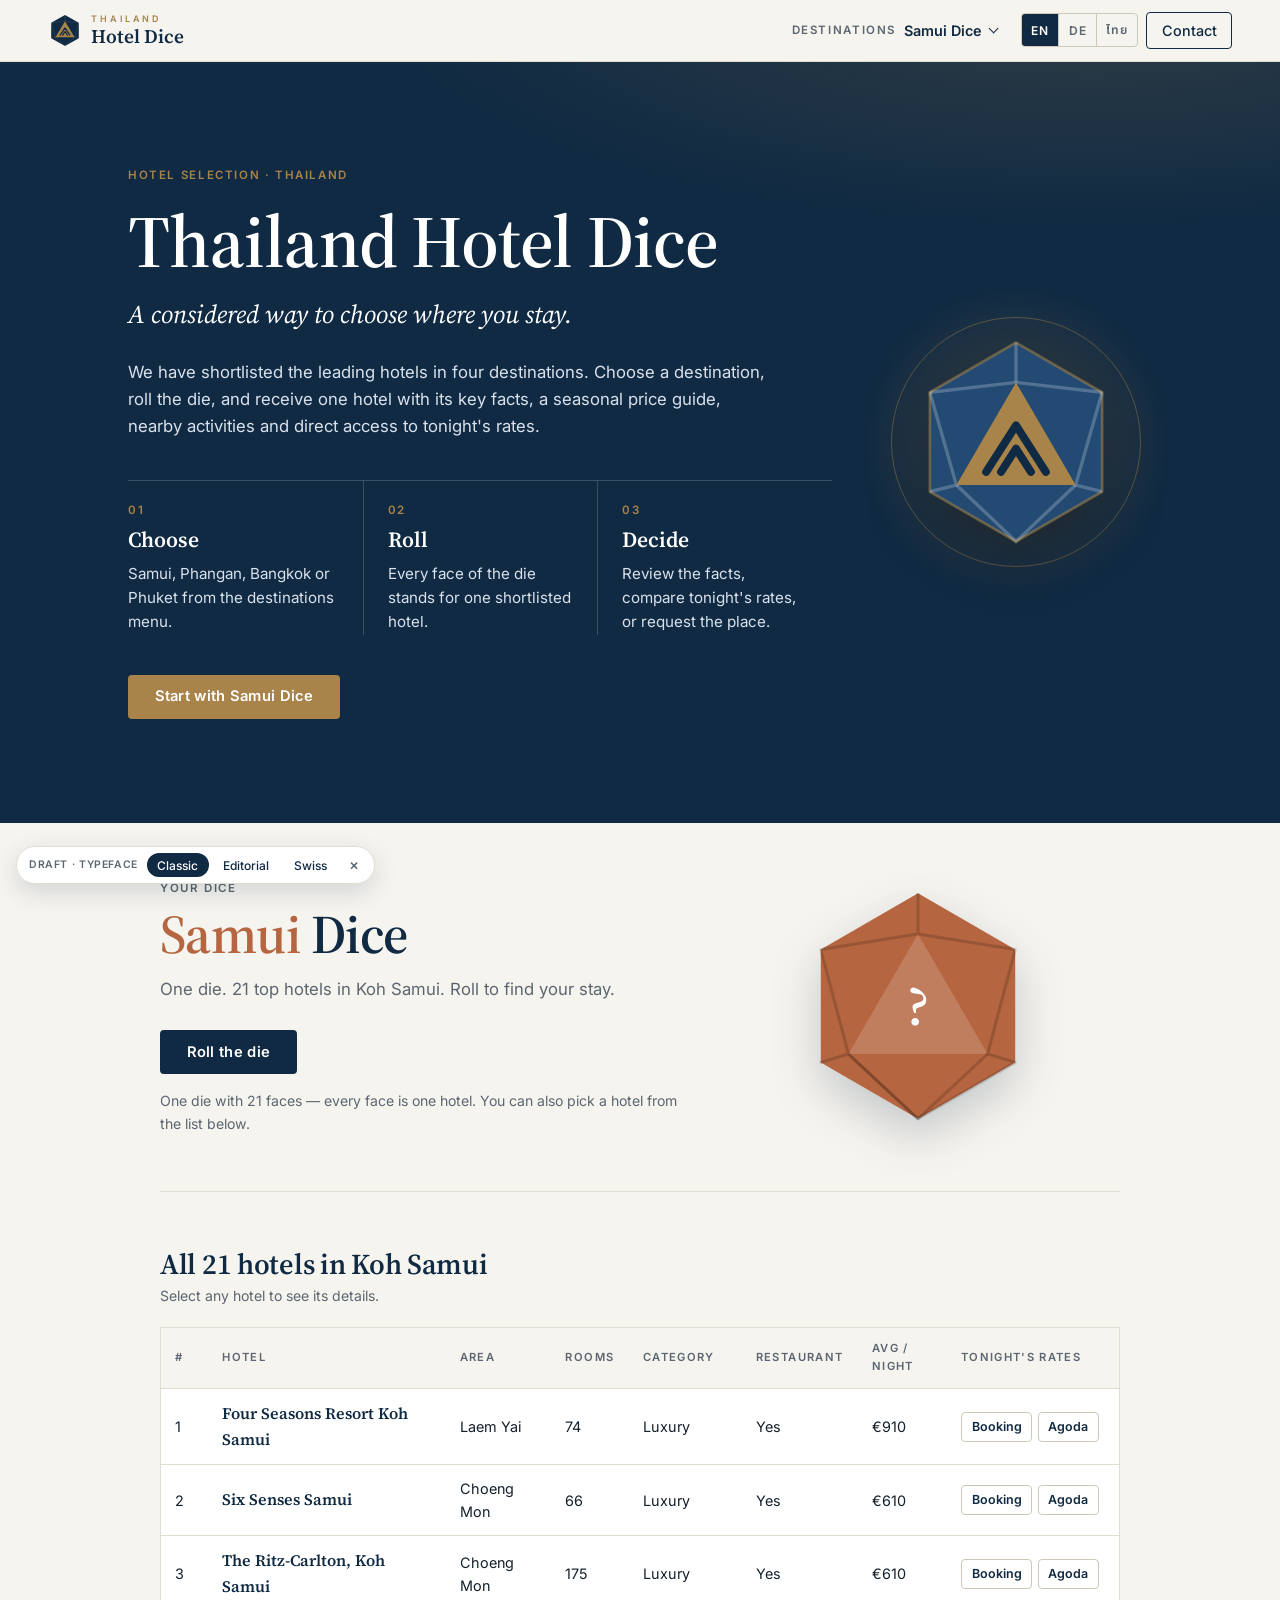
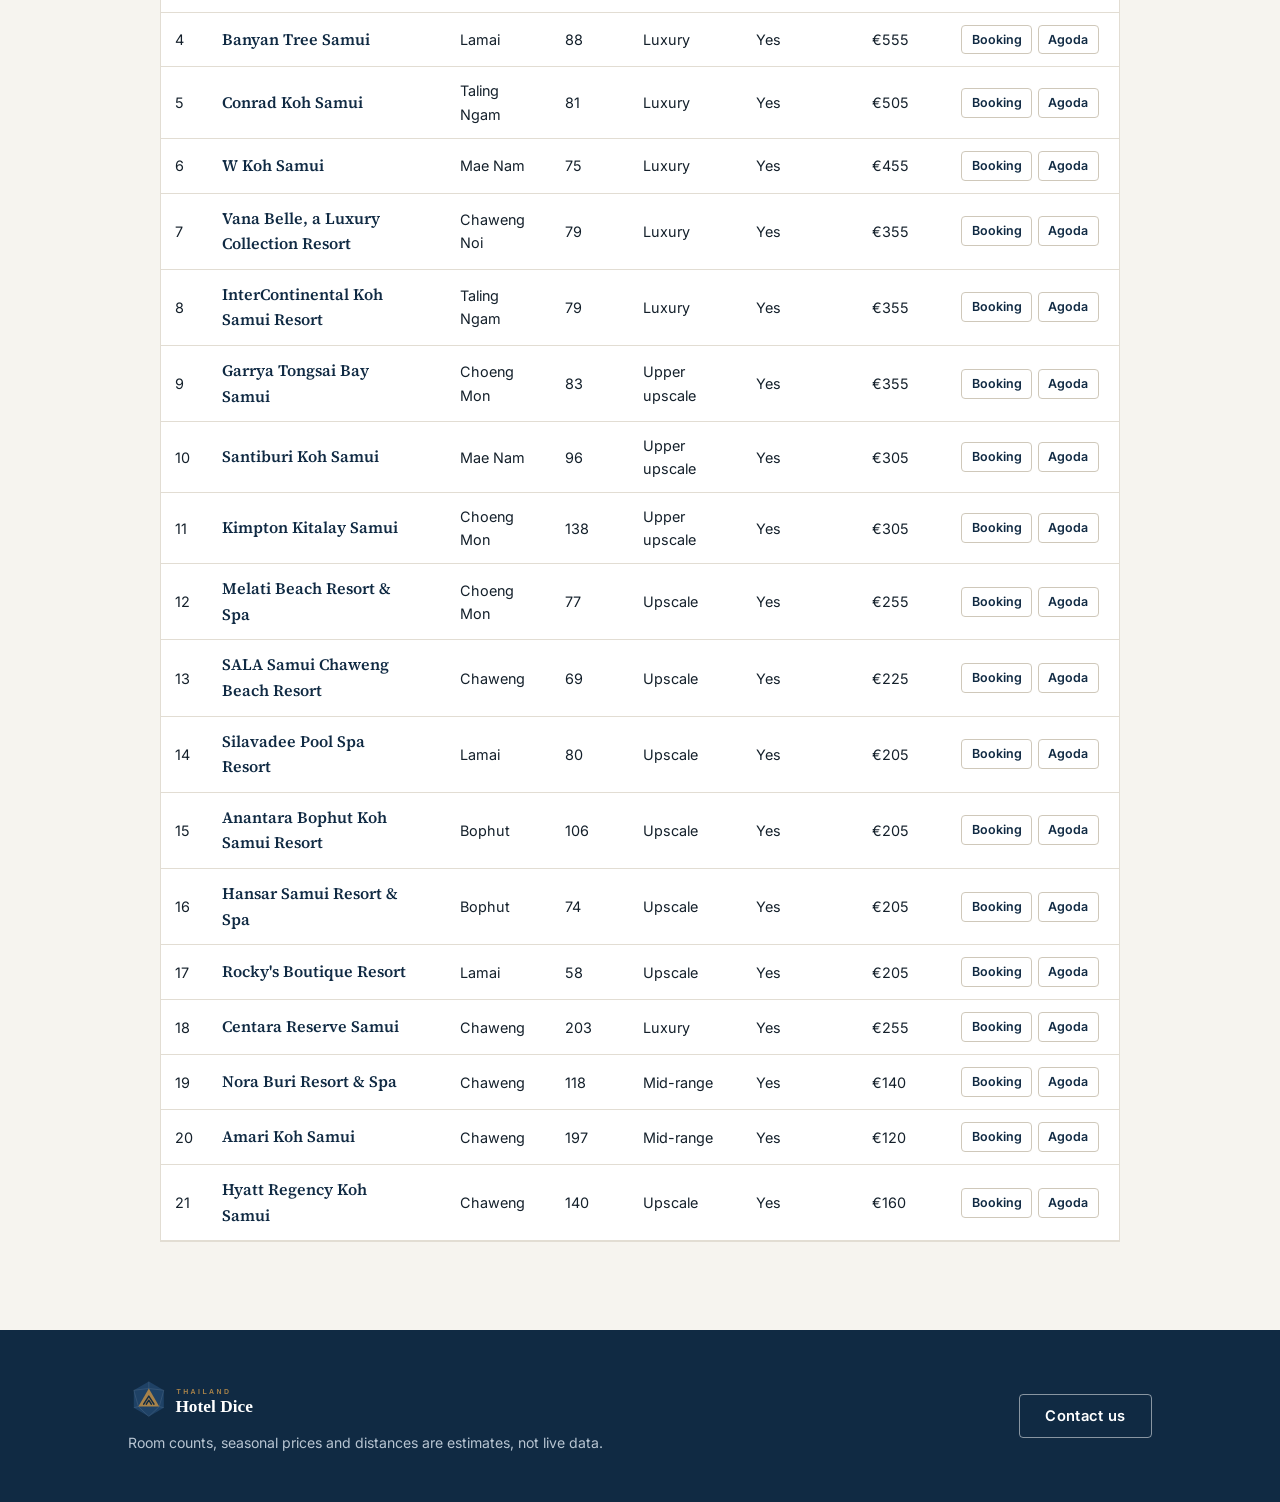
==== commit 2e302bd5: "Add German and Thai, clickable hotel list and a logo - Language switch (EN / DE / TH) in the top bar" ====
--- a/index.html
+++ b/index.html
@@ -5,58 +5,66 @@
   <meta name="viewport" content="width=device-width, initial-scale=1">
   <title>Thailand Hotel Dice</title>
   <meta name="description" content="Thailand Hotel Dice — Samui Dice, Phangan Dice, Bangkok Dice and Phuket Dice: roll one die to pick a top hotel on Koh Samui, Koh Phangan, in Bangkok or Phuket, with key facts, a monthly price guide, nearby activities and links to Booking.com and Agoda.">
-  <link rel="icon" href="data:image/svg+xml,%3Csvg xmlns='http://www.w3.org/2000/svg' viewBox='0 0 100 100'%3E%3Cpolygon points='50,4 92,28 92,72 50,96 8,72 8,28' fill='%23102a43'/%3E%3Cpolygon points='50,26 74,68 26,68' fill='%23a8834a'/%3E%3C/svg%3E">
+  <link rel="icon" type="image/svg+xml" href="brand/logo-mark.svg">
   <link rel="preconnect" href="https://fonts.googleapis.com">
   <link rel="preconnect" href="https://fonts.gstatic.com" crossorigin>
-  <link rel="stylesheet" href="https://fonts.googleapis.com/css2?family=Inter:wght@400;500;600;700&family=Source+Serif+4:opsz,wght@8..60,400;8..60,600;8..60,700&family=Playfair+Display:wght@500;600;700&family=IBM+Plex+Sans:wght@400;500;600&family=IBM+Plex+Serif:wght@400;500;600&display=swap">
-  <link rel="stylesheet" href="style.css?v=8">
+  <link rel="stylesheet" href="https://fonts.googleapis.com/css2?family=Inter:wght@400;500;600;700&family=Source+Serif+4:opsz,wght@8..60,400;8..60,600;8..60,700&family=Playfair+Display:wght@500;600;700&family=IBM+Plex+Sans:wght@400;500;600&family=IBM+Plex+Serif:wght@400;500;600&family=Noto+Sans+Thai:wght@400;500;600;700&family=Noto+Serif+Thai:wght@500;600;700&display=swap">
+  <link rel="stylesheet" href="style.css?v=10">
 </head>
 <body>
   <header class="topbar">
     <a class="brand" href="#top">
-      <span class="brand-mark" aria-hidden="true"></span>
-      <span class="brand-name">Thailand Hotel Dice</span>
+      <img class="brand-mark" src="brand/logo-mark.svg" alt="" width="34" height="34">
+      <span class="brand-name"><small>Thailand</small>Hotel Dice</span>
     </a>
     <nav class="nav" aria-label="Main">
       <div class="menu">
         <button class="menu-toggle" id="menuToggle" type="button" aria-expanded="false" aria-controls="destMenu">
-          <span class="menu-label">Destinations</span>
+          <span class="menu-label" data-i18n="nav.destinations">Destinations</span>
           <span class="menu-current" id="menuCurrent"></span>
           <span class="chev" aria-hidden="true"></span>
         </button>
         <ul class="menu-list" id="destMenu"></ul>
       </div>
-      <button class="nav-contact" type="button" data-request>Contact</button>
+      <div class="lang" role="group" data-i18n-aria="lang.label" aria-label="Language">
+        <button type="button" data-lang="en" lang="en">EN</button>
+        <button type="button" data-lang="de" lang="de">DE</button>
+        <button type="button" data-lang="th" lang="th">ไทย</button>
+      </div>
+      <button class="nav-contact" type="button" data-request data-i18n="nav.contact">Contact</button>
     </nav>
   </header>
 
   <section class="hero" id="top">
     <div class="hero-inner">
-      <p class="eyebrow">Hotel selection · Thailand</p>
+      <div class="hero-copy">
+      <p class="eyebrow" data-i18n="hero.eyebrow">Hotel selection · Thailand</p>
       <h1>Thailand Hotel Dice</h1>
-      <p class="hero-lead">A considered way to choose where you stay.</p>
-      <p class="intro">We have shortlisted the leading hotels in four destinations. Choose a destination,
-        roll the die, and receive one hotel with its key facts, a seasonal price guide, nearby activities
-        and direct access to tonight's rates.</p>
+      <p class="hero-lead" data-i18n="hero.lead">A considered way to choose where you stay.</p>
+      <p class="intro" data-i18n="hero.intro"></p>
       <ol class="steps">
-        <li><span class="step-no">01</span><strong>Choose</strong><span>Samui, Phangan, Bangkok or Phuket from the destinations menu.</span></li>
-        <li><span class="step-no">02</span><strong>Roll</strong><span>Every face of the die stands for one shortlisted hotel.</span></li>
-        <li><span class="step-no">03</span><strong>Decide</strong><span>Review the facts, compare tonight's rates, or request the place.</span></li>
+        <li><span class="step-no">01</span><strong data-i18n="step1.t"></strong><span data-i18n="step1.d"></span></li>
+        <li><span class="step-no">02</span><strong data-i18n="step2.t"></strong><span data-i18n="step2.d"></span></li>
+        <li><span class="step-no">03</span><strong data-i18n="step3.t"></strong><span data-i18n="step3.d"></span></li>
       </ol>
       <a class="btn btn-gold" href="#play" id="heroCta">Start</a>
+      </div>
+      <div class="hero-logo" aria-hidden="true">
+        <img src="brand/logo-mark-light.svg" alt="" width="240" height="240">
+      </div>
     </div>
   </section>
 
   <main>
     <section class="play" id="play">
       <div class="play-text">
-        <p class="kicker">Your dice</p>
+        <p class="kicker" data-i18n="play.kicker">Your dice</p>
         <h2 class="dest-title"><span id="heroTitle">Samui</span> Dice</h2>
         <p class="tagline" id="tagline"></p>
-        <button class="btn btn-primary" id="roll" type="button">Roll the die</button>
+        <button class="btn btn-primary" id="roll" type="button" data-i18n="play.roll">Roll the die</button>
         <p class="hint" id="hint"></p>
       </div>
-      <button class="die" id="die" type="button" aria-label="Roll the die">
+      <button class="die" id="die" type="button" aria-label="Roll the die" data-i18n-aria="play.roll">
         <svg viewBox="0 0 200 200" aria-hidden="true">
           <polygon class="d-outer" points="100,6 181,53 181,147 100,194 19,147 19,53"/>
           <polygon class="d-face"  points="100,40 158,140 42,140"/>
@@ -78,58 +86,58 @@
           <h2 id="rName"></h2>
           <p class="area" id="rArea"></p>
         </div>
-        <button class="btn btn-gold" type="button" data-request="hotel">Request this place</button>
+        <button class="btn btn-gold" type="button" data-request="hotel" data-i18n="r.request">Request this place</button>
       </div>
 
       <dl class="facts">
-        <div><dt>Rooms / villas</dt><dd id="rRooms"></dd></div>
-        <div><dt>Price category</dt><dd id="rCategory"></dd></div>
-        <div><dt>Restaurant</dt><dd id="rRestaurant"></dd></div>
-        <div><dt>Year average / night</dt><dd id="rAvg"></dd></div>
+        <div><dt data-i18n="f.rooms"></dt><dd id="rRooms"></dd></div>
+        <div><dt data-i18n="f.category"></dt><dd id="rCategory"></dd></div>
+        <div><dt data-i18n="f.restaurant"></dt><dd id="rRestaurant"></dd></div>
+        <div><dt data-i18n="f.avg"></dt><dd id="rAvg"></dd></div>
       </dl>
 
       <div class="block tonight">
         <div class="tonight-head">
-          <h3>Tonight's rates</h3>
+          <h3 data-i18n="tonight.title"></h3>
           <p id="rTonight"></p>
-          <p class="est">Live rates are shown on the hotel's page. Open both to see where tonight is cheaper.</p>
+          <p class="est" data-i18n="tonight.est"></p>
         </div>
         <div class="deals">
           <a class="deal booking" id="rBooking" target="_blank" rel="noopener">
             <span class="deal-media"><img class="deal-photo" alt="" hidden></span>
             <span class="deal-logo" aria-label="Booking.com">Booking<span>.com</span></span>
-            <span class="deal-cta">Open hotel · tonight's rates →</span>
+            <span class="deal-cta" data-i18n="deal.cta"></span>
           </a>
           <a class="deal agoda" id="rAgoda" target="_blank" rel="noopener">
             <span class="deal-media"><img class="deal-photo" alt="" hidden></span>
             <span class="deal-logo" aria-label="Agoda">agoda<i></i><i></i><i></i><i></i><i></i></span>
-            <span class="deal-cta">Open hotel · tonight's rates →</span>
+            <span class="deal-cta" data-i18n="deal.cta"></span>
           </a>
         </div>
       </div>
 
       <div class="block">
         <div class="block-head">
-          <h3>Seasonal price guide</h3>
-          <p>Average per night, standard room for two, in EUR</p>
+          <h3 data-i18n="season.title"></h3>
+          <p data-i18n="season.sub"></p>
         </div>
         <div class="months" id="rMonths"></div>
       </div>
 
       <div class="block">
-        <div class="block-head"><h3>Location</h3></div>
+        <div class="block-head"><h3 data-i18n="loc.title"></h3></div>
         <iframe class="map" id="rMap" title="Satellite map of the hotel" loading="lazy" referrerpolicy="no-referrer-when-downgrade"></iframe>
       </div>
 
       <div class="block nearby" id="nearby" hidden>
         <div class="block-head">
           <div>
-            <h3>Nearby</h3>
-            <p>Five things to do close to the hotel · distances are approximate</p>
+            <h3 data-i18n="nb.title"></h3>
+            <p data-i18n="nb.sub"></p>
           </div>
           <div class="nb-nav">
-            <button type="button" class="nb-btn" id="nbPrev" aria-label="Previous activity">←</button>
-            <button type="button" class="nb-btn" id="nbNext" aria-label="Next activity">→</button>
+            <button type="button" class="nb-btn" id="nbPrev" aria-label="Previous activity" data-i18n-aria="nb.prev">←</button>
+            <button type="button" class="nb-btn" id="nbNext" aria-label="Next activity" data-i18n-aria="nb.next">→</button>
           </div>
         </div>
         <div class="nb-viewport" id="nbViewport" tabindex="0" aria-roledescription="carousel" aria-label="Nearby activities">
@@ -139,20 +147,23 @@
       </div>
 
       <div class="result-cta">
-        <p>Interested in this hotel? Leave your details and we will send you more information.</p>
-        <button class="btn btn-gold" type="button" data-request="hotel">Request this place</button>
-      </div>
-
-      <p class="note">The seasonal guide is an estimate, not a live rate. For tonight's rates use the Booking.com or Agoda buttons.</p>
+        <p data-i18n="cta.text"></p>
+        <button class="btn btn-gold" type="button" data-request="hotel" data-i18n="r.request">Request this place</button>
+      </div>
+
+      <p class="note" data-i18n="note"></p>
     </section>
 
     <section class="list">
       <div class="block-head">
-        <h2 id="listTitle">All hotels</h2>
+        <div>
+          <h2 id="listTitle">All hotels</h2>
+          <p data-i18n="list.hint"></p>
+        </div>
       </div>
       <div class="table-wrap">
         <table>
-          <thead><tr><th>#</th><th>Hotel</th><th>Area</th><th>Rooms</th><th>Category</th><th>Restaurant</th><th>Avg / night</th><th>Tonight's rates</th></tr></thead>
+          <thead><tr><th data-i18n="th.no"></th><th data-i18n="th.hotel"></th><th data-i18n="th.area"></th><th data-i18n="th.rooms"></th><th data-i18n="th.category"></th><th data-i18n="th.restaurant"></th><th data-i18n="th.avg"></th><th data-i18n="th.rates"></th></tr></thead>
           <tbody id="hotelTable"></tbody>
         </table>
       </div>
@@ -162,36 +173,36 @@
   <footer class="footer">
     <div class="footer-inner">
       <div>
-        <p class="footer-brand">Thailand Hotel Dice</p>
-        <p>Room counts, seasonal prices and distances are estimates, not live data.</p>
-      </div>
-      <button class="btn btn-outline-light" type="button" data-request>Contact us</button>
+        <img class="footer-logo" src="brand/logo-light.svg" alt="Thailand Hotel Dice" width="220" height="44">
+        <p data-i18n="footer.note"></p>
+      </div>
+      <button class="btn btn-outline-light" type="button" data-request data-i18n="footer.contact">Contact us</button>
     </div>
   </footer>
 
   <dialog class="modal" id="requestDialog" aria-labelledby="reqTitle">
     <form class="req-form" id="requestForm" novalidate>
-      <button class="modal-close" type="button" id="reqClose" aria-label="Close">×</button>
+      <button class="modal-close" type="button" id="reqClose" aria-label="Close" data-i18n-aria="req.close">×</button>
       <p class="eyebrow dark" id="reqEyebrow">Request this place</p>
       <h2 id="reqTitle">Hotel name</h2>
-      <p class="req-lead">Leave your details and we will email you more information.</p>
+      <p class="req-lead" data-i18n="req.lead"></p>
 
       <div class="req-body" id="reqBody">
         <label class="field">
-          <span>Name <em>required</em></span>
+          <span><span data-i18n="req.name"></span> <em data-i18n="req.required"></em></span>
           <input type="text" name="name" autocomplete="name" required>
         </label>
         <label class="field">
-          <span>Email address <em>required</em></span>
+          <span><span data-i18n="req.email"></span> <em data-i18n="req.required"></em></span>
           <input type="email" name="email" autocomplete="email" required>
         </label>
         <label class="field">
-          <span>Confirm email address <em>required</em></span>
+          <span><span data-i18n="req.confirm"></span> <em data-i18n="req.required"></em></span>
           <input type="email" name="email_confirm" autocomplete="off" required>
         </label>
 
         <fieldset class="field ages">
-          <legend>Age group <em>optional</em></legend>
+          <legend><span data-i18n="req.age"></span> <em data-i18n="req.optional"></em></legend>
           <label><input type="radio" name="age_group" value="18–22"><span>18–22</span></label>
           <label><input type="radio" name="age_group" value="23–27"><span>23–27</span></label>
           <label><input type="radio" name="age_group" value="28–45"><span>28–45</span></label>
@@ -200,7 +211,7 @@
 
         <label class="consent">
           <input type="checkbox" name="consent" required>
-          <span>I agree to be notified by email with more information about this request. I can withdraw at any time.</span>
+          <span data-i18n="req.consent"></span>
         </label>
 
         <input type="text" name="company" class="hp" tabindex="-1" autocomplete="off" aria-hidden="true">
@@ -208,34 +219,36 @@
         <input type="hidden" name="destination">
 
         <p class="form-error" id="reqError" role="alert" hidden></p>
-        <button class="btn btn-primary btn-block" type="submit" id="reqSubmit">Send request</button>
-        <p class="demo-note" id="reqDemo" hidden>Draft mode: requests are not sent yet — a form service still needs to be connected.</p>
+        <button class="btn btn-primary btn-block" type="submit" id="reqSubmit" data-i18n="req.send"></button>
+        <p class="demo-note" id="reqDemo" hidden data-i18n="req.demo"></p>
       </div>
 
       <div class="req-done" id="reqDone" hidden>
         <p class="done-mark" aria-hidden="true">✓</p>
-        <p><strong>Thank you.</strong> Your request has been received. We will be in touch by email.</p>
-        <button class="btn btn-outline" type="button" id="reqDoneClose">Close</button>
+        <p data-i18n-html="req.done"></p>
+        <button class="btn btn-outline" type="button" id="reqDoneClose" data-i18n="req.close"></button>
       </div>
     </form>
   </dialog>
 
   <div class="type-switch" role="group" aria-label="Draft: compare typefaces">
-    <span>Draft · Typeface</span>
+    <span data-i18n="draft.type"></span>
     <button type="button" data-type="classic" aria-pressed="true">Classic</button>
     <button type="button" data-type="editorial" aria-pressed="false">Editorial</button>
     <button type="button" data-type="swiss" aria-pressed="false">Swiss</button>
     <button type="button" class="ts-close" id="typeClose" aria-label="Hide typeface panel">×</button>
   </div>
 
-  <script src="data/samui.js?v=8"></script>
-  <script src="data/phangan.js?v=8"></script>
-  <script src="data/bangkok.js?v=8"></script>
-  <script src="data/phuket.js?v=8"></script>
-  <script src="data/activities-samui.js?v=8"></script>
-  <script src="data/activities-phangan.js?v=8"></script>
-  <script src="data/activities-bangkok.js?v=8"></script>
-  <script src="data/activities-phuket.js?v=8"></script>
-  <script src="script.js?v=8"></script>
+  <script src="data/samui.js?v=10"></script>
+  <script src="data/phangan.js?v=10"></script>
+  <script src="data/bangkok.js?v=10"></script>
+  <script src="data/phuket.js?v=10"></script>
+  <script src="data/activities-samui.js?v=10"></script>
+  <script src="data/activities-phangan.js?v=10"></script>
+  <script src="data/activities-bangkok.js?v=10"></script>
+  <script src="data/activities-phuket.js?v=10"></script>
+  <script src="data/activities-i18n.js?v=10"></script>
+  <script src="i18n.js?v=10"></script>
+  <script src="script.js?v=10"></script>
 </body>
 </html>
--- a/style.css
+++ b/style.css
@@ -14,13 +14,17 @@
   --accent: #b5653f;           /* set per destination */
   --radius: 4px;
 
-  --serif: "Source Serif 4", Georgia, "Times New Roman", serif;
-  --sans: "Inter", system-ui, -apple-system, "Segoe UI", Roboto, sans-serif;
+  --serif: "Source Serif 4", "Noto Serif Thai", Georgia, "Times New Roman", serif;
+  --sans: "Inter", "Noto Sans Thai", system-ui, -apple-system, "Segoe UI", Roboto, sans-serif;
 }
 
 /* Draft typeface pairings, switched from the small panel at the bottom. */
-html[data-type="editorial"] { --serif: "Playfair Display", Georgia, serif; --sans: "Inter", system-ui, sans-serif; }
-html[data-type="swiss"]     { --serif: "IBM Plex Serif", Georgia, serif;   --sans: "IBM Plex Sans", system-ui, sans-serif; }
+html[data-type="editorial"] { --serif: "Playfair Display", "Noto Serif Thai", Georgia, serif; --sans: "Inter", "Noto Sans Thai", system-ui, sans-serif; }
+html[data-type="swiss"]     { --serif: "IBM Plex Serif", "Noto Serif Thai", Georgia, serif;   --sans: "IBM Plex Sans", "Noto Sans Thai", system-ui, sans-serif; }
+/* Thai needs a little more line height and no letter-spacing on caps labels. */
+html[lang="th"] body { line-height: 1.75; }
+html[lang="th"] .eyebrow, html[lang="th"] .kicker, html[lang="th"] .rank, html[lang="th"] .facts dt,
+html[lang="th"] .menu-label, html[lang="th"] .nb-type, html[lang="th"] .list th { letter-spacing: .02em; }
 
 * { box-sizing: border-box; }
 html { scroll-behavior: smooth; }
@@ -88,12 +92,9 @@
   border-bottom: 1px solid var(--line);
 }
 .brand { display: flex; align-items: center; gap: .6rem; text-decoration: none; color: var(--navy); }
-.brand-mark {
-  width: 1.4rem; height: 1.4rem;
-  clip-path: polygon(50% 0, 100% 25%, 100% 75%, 50% 100%, 0 75%, 0 25%);
-  background: linear-gradient(160deg, var(--navy) 55%, var(--gold) 55%);
-}
-.brand-name { font-family: var(--serif); font-size: 1.15rem; font-weight: 600; white-space: nowrap; }
+.brand-mark { display: block; width: 2.1rem; height: 2.1rem; }
+.brand-name { display: flex; flex-direction: column; font-family: var(--serif); font-size: 1.2rem; font-weight: 600; line-height: 1.05; white-space: nowrap; }
+.brand-name small { font-family: var(--sans); font-size: .56rem; font-weight: 600; letter-spacing: .32em; text-transform: uppercase; color: var(--gold); margin-bottom: .15rem; }
 
 .nav { display: flex; align-items: center; gap: .5rem; }
 .menu { position: relative; }
@@ -114,6 +115,10 @@
 .nav-contact { border-color: var(--navy); }
 .nav-contact:hover { background: var(--navy); color: #fff; }
 .menu-label { color: var(--muted); }
+.lang { display: flex; border: 1px solid var(--line-strong); border-radius: var(--radius); overflow: hidden; }
+.lang button { padding: .45rem .6rem; border: 0; font: 600 .75rem var(--sans); letter-spacing: .06em; color: var(--muted); background: transparent; cursor: pointer; }
+.lang button + button { border-left: 1px solid var(--line-strong); }
+.lang button[aria-pressed="true"] { color: #fff; background: var(--navy); }
 .menu-current { font-weight: 600; }
 .chev { width: .45rem; height: .45rem; border-right: 1.5px solid currentColor; border-bottom: 1.5px solid currentColor; transform: translateY(-2px) rotate(45deg); transition: transform .15s ease; }
 .menu-toggle[aria-expanded="true"] .chev { transform: translateY(1px) rotate(-135deg); }
@@ -165,7 +170,23 @@
     var(--navy);
   scroll-margin-top: 4rem;
 }
-.hero-inner { max-width: 62rem; margin: 0 auto; }
+.hero-inner { max-width: 64rem; margin: 0 auto; display: grid; grid-template-columns: 1fr auto; gap: 3rem; align-items: center; }
+.hero-logo { position: relative; display: grid; place-items: center; width: clamp(12rem, 22vw, 17rem); aspect-ratio: 1; }
+.hero-logo::before {
+  content: "";
+  position: absolute;
+  inset: -12%;
+  border-radius: 50%;
+  background: radial-gradient(circle, rgba(168, 131, 74, .35) 0%, rgba(168, 131, 74, 0) 65%);
+}
+.hero-logo::after {
+  content: "";
+  position: absolute;
+  inset: 4%;
+  border: 1px solid rgba(168, 131, 74, .45);
+  border-radius: 50%;
+}
+.hero-logo img { position: relative; z-index: 1; width: 78%; height: auto; filter: drop-shadow(0 18px 30px rgba(0, 0, 0, .35)); }
 .eyebrow { margin: 0 0 1rem; color: var(--gold); }
 .eyebrow.dark { color: var(--gold); margin-bottom: .4rem; }
 .hero h1 { color: #fff; font-size: clamp(2.6rem, 7vw, 4.6rem); font-weight: 600; margin-bottom: .6rem; }
@@ -335,7 +356,7 @@
 /* Nearby carousel */
 .nb-nav { display: flex; gap: .4rem; }
 .nb-btn {
-  width: 2.5rem; height: 2.5rem;
+  width: 2.2rem; height: 2.2rem;
   border: 1px solid var(--line-strong);
   border-radius: 50%;
   font-size: 1rem;
@@ -352,19 +373,55 @@
   flex: none;
   display: flex;
   flex-direction: column;
-  gap: .5rem;
-  padding: 1.4rem 1.4rem 1.2rem;
-  margin-right: 1rem;
+  overflow: hidden;
   border: 1px solid var(--line);
-  border-top: 2px solid var(--accent);
   background: var(--paper);
-  min-height: 12.5rem;
-}
-.nb-type { font-size: .7rem; font-weight: 600; letter-spacing: .14em; text-transform: uppercase; color: var(--muted); }
-.nb-name { margin: 0; font-family: var(--serif); font-size: 1.25rem; font-weight: 600; color: var(--navy); line-height: 1.2; }
-.nb-info { margin: 0; font-size: .92rem; color: var(--ink); flex: 1; }
-.nb-dist { font-size: .85rem; font-weight: 600; color: var(--gold); }
-.nb-dots { display: flex; justify-content: center; gap: .45rem; margin-top: 1.1rem; }
+}
+.nb-media {
+  position: relative;
+  aspect-ratio: 16 / 10;
+  overflow: hidden;
+  border-bottom: 2px solid var(--accent);
+  background: linear-gradient(135deg, var(--navy) 0%, var(--navy-2) 100%);
+}
+.nb-ph {
+  position: absolute;
+  inset: 0;
+  display: grid;
+  place-items: center;
+  font-family: var(--serif);
+  font-size: 2rem;
+  color: rgba(255, 255, 255, .28);
+}
+.nb-media img {
+  position: absolute;
+  inset: 0;
+  width: 100%;
+  height: 100%;
+  object-fit: cover;
+  opacity: 0;
+  transition: opacity .3s ease;
+  pointer-events: none;
+}
+.nb-media.loaded img { opacity: 1; }
+.nb-credit {
+  position: absolute;
+  right: .3rem; bottom: .25rem;
+  padding: .05rem .35rem;
+  font-size: .6rem;
+  color: #fff;
+  text-decoration: none;
+  background: rgba(16, 42, 67, .55);
+  border-radius: 2px;
+  opacity: 0;
+}
+.nb-media.loaded .nb-credit { opacity: 1; }
+.nb-body { display: flex; flex-direction: column; gap: .3rem; flex: 1; padding: .75rem .85rem .8rem; }
+.nb-type { font-size: .62rem; font-weight: 600; letter-spacing: .14em; text-transform: uppercase; color: var(--muted); }
+.nb-name { margin: 0; font-family: var(--serif); font-size: 1rem; font-weight: 600; color: var(--navy); line-height: 1.2; }
+.nb-info { margin: 0; font-size: .8rem; line-height: 1.45; color: var(--ink); flex: 1; }
+.nb-dist { font-size: .76rem; font-weight: 600; color: var(--gold); }
+.nb-dots { display: flex; justify-content: center; gap: .4rem; margin-top: .9rem; }
 .nb-dots span { width: 1.6rem; height: 2px; background: var(--line-strong); }
 .nb-dots span.on { background: var(--navy); }
 
@@ -388,6 +445,12 @@
 .list th, .list td { padding: .75rem .9rem; text-align: left; border-bottom: 1px solid var(--line); }
 .list th { font-size: .7rem; font-weight: 600; letter-spacing: .12em; text-transform: uppercase; color: var(--muted); background: var(--paper); }
 .list td:nth-child(2) { font-family: var(--serif); font-size: 1rem; font-weight: 600; color: var(--navy); }
+.list tr.pickable { cursor: pointer; transition: background .12s ease; }
+.list tr.pickable:hover td { background: var(--paper); }
+.list tr.pickable:focus-visible { outline: 2px solid var(--navy); outline-offset: -2px; }
+.row-go { margin-left: .4rem; color: var(--gold); opacity: 0; transition: opacity .12s ease, margin .12s ease; }
+.list tr.pickable:hover .row-go, .list tr.pickable:focus-visible .row-go, .list tr.picked .row-go { opacity: 1; margin-left: .6rem; }
+.list .block-head p { margin: .2rem 0 0; }
 .list tr.picked td { background: var(--gold-soft); }
 .list tr.picked td:first-child { box-shadow: inset 3px 0 0 var(--accent); }
 .list td.links { white-space: nowrap; }
@@ -408,7 +471,7 @@
 .footer { margin-top: 2rem; padding: 3rem clamp(1rem, 4vw, 3rem); color: #b7c4d1; background: var(--navy); }
 .footer-inner { max-width: 64rem; margin: 0 auto; display: flex; align-items: center; justify-content: space-between; gap: 1.5rem; flex-wrap: wrap; }
 .footer p { margin: 0; font-size: .88rem; }
-.footer-brand { font-family: var(--serif); font-size: 1.3rem !important; color: #fff; margin-bottom: .3rem !important; }
+.footer-logo { display: block; width: 13rem; height: auto; margin-bottom: .75rem; }
 
 /* ---------- Request dialog ---------- */
 .modal {
@@ -500,7 +563,16 @@
 /* ---------- Responsive ---------- */
 @media (max-width: 760px) {
   .menu-label, .nav-contact { display: none; }
+  .hero-inner { grid-template-columns: 1fr; gap: 1.5rem; }
+  .hero-logo { grid-row: 1; width: 7.5rem; }
+  .hero-logo::after { display: none; }
+  .lang button { padding: .4rem .45rem; }
   .brand-name { font-size: 1rem; }
+  .topbar { gap: .5rem; padding-left: .85rem; padding-right: .85rem; }
+  .nav { gap: .3rem; }
+  .menu-toggle { padding: .45rem .5rem; gap: .35rem; }
+  .brand { gap: .45rem; }
+  .brand-mark { width: 1.8rem; height: 1.8rem; }
   .steps { grid-template-columns: 1fr; }
   .steps li, .steps li + li { padding: 1rem 0; border-left: 0; border-bottom: 1px solid rgba(255, 255, 255, .14); }
   .play { grid-template-columns: 1fr; text-align: center; }
@@ -522,3 +594,9 @@
   .die.rolling { animation: none; }
   .nb-track.animate { transition: none; }
 }
+@media (max-width: 400px) {
+  .brand-name { display: none; }
+  .lang button { padding: .4rem .38rem; font-size: .7rem; }
+}
+.type-switch > span { white-space: nowrap; }
+html[lang="th"] .hero-lead { font-style: normal; }
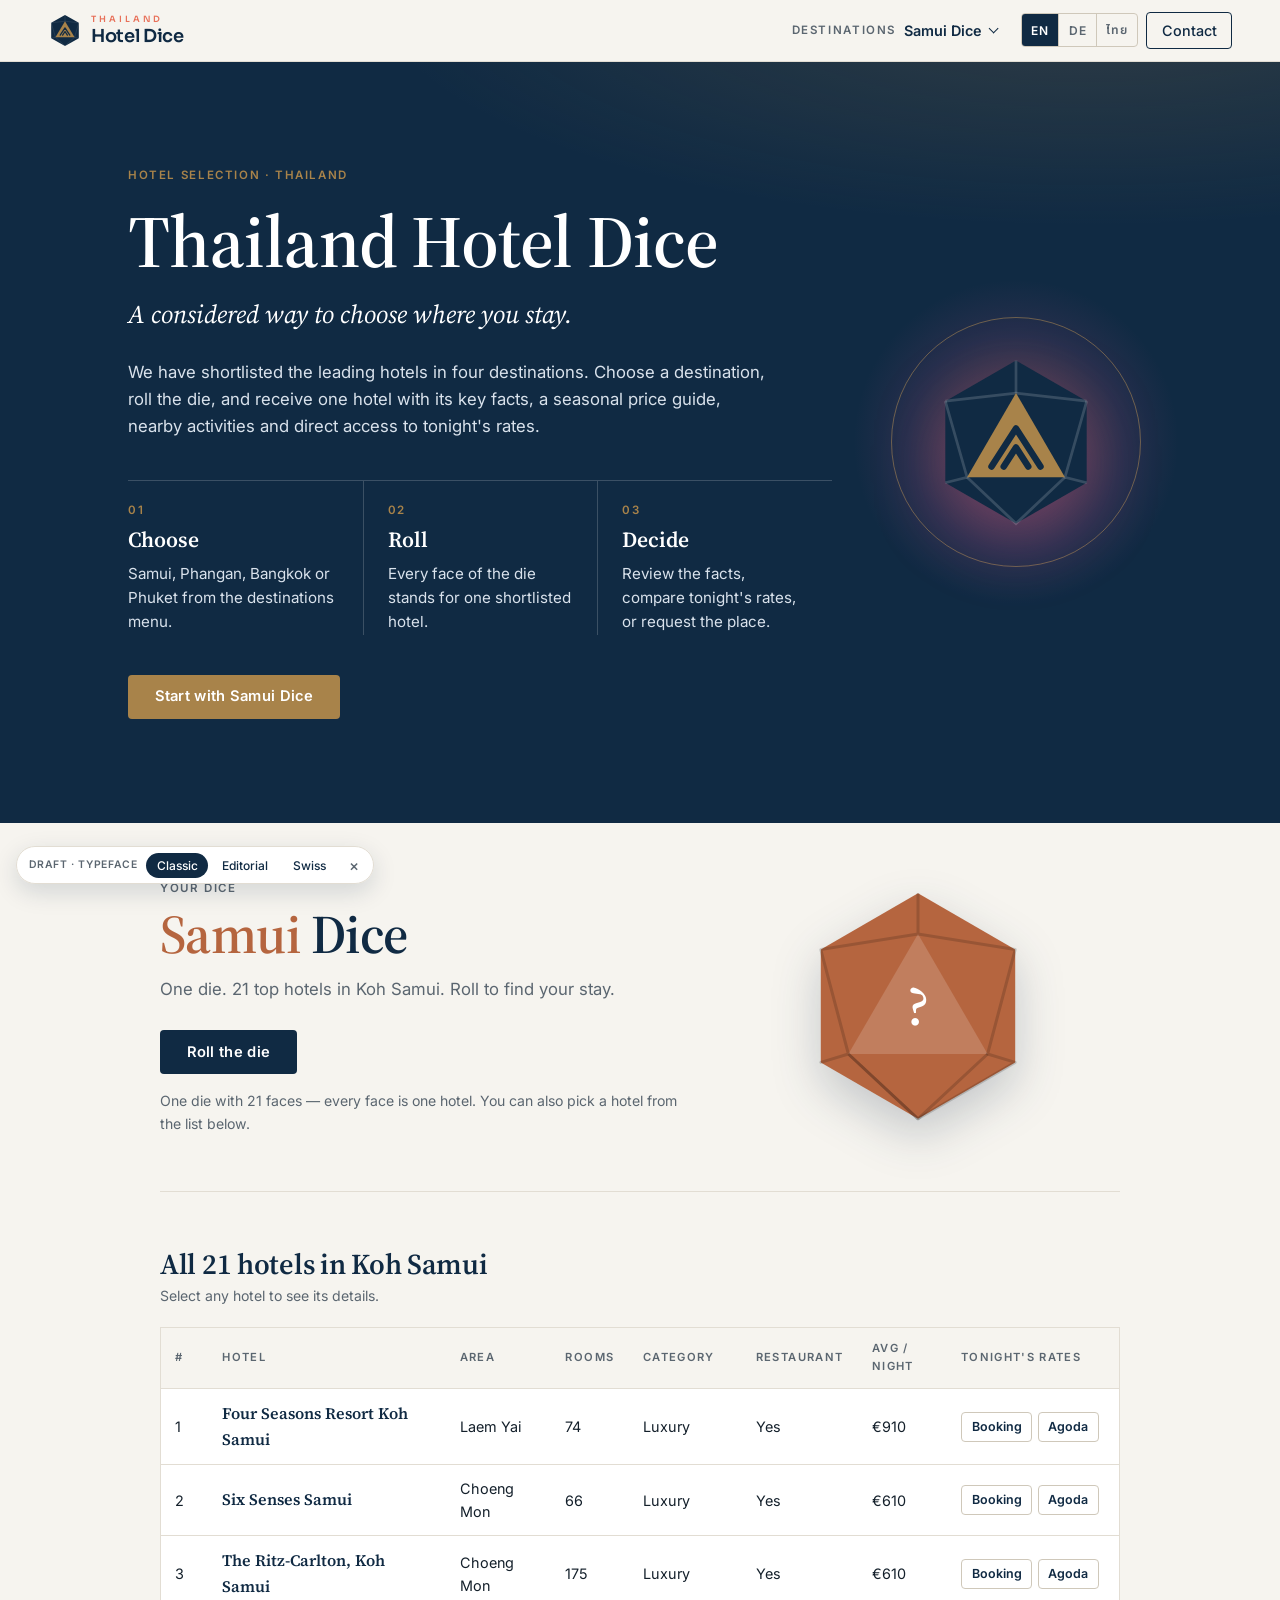
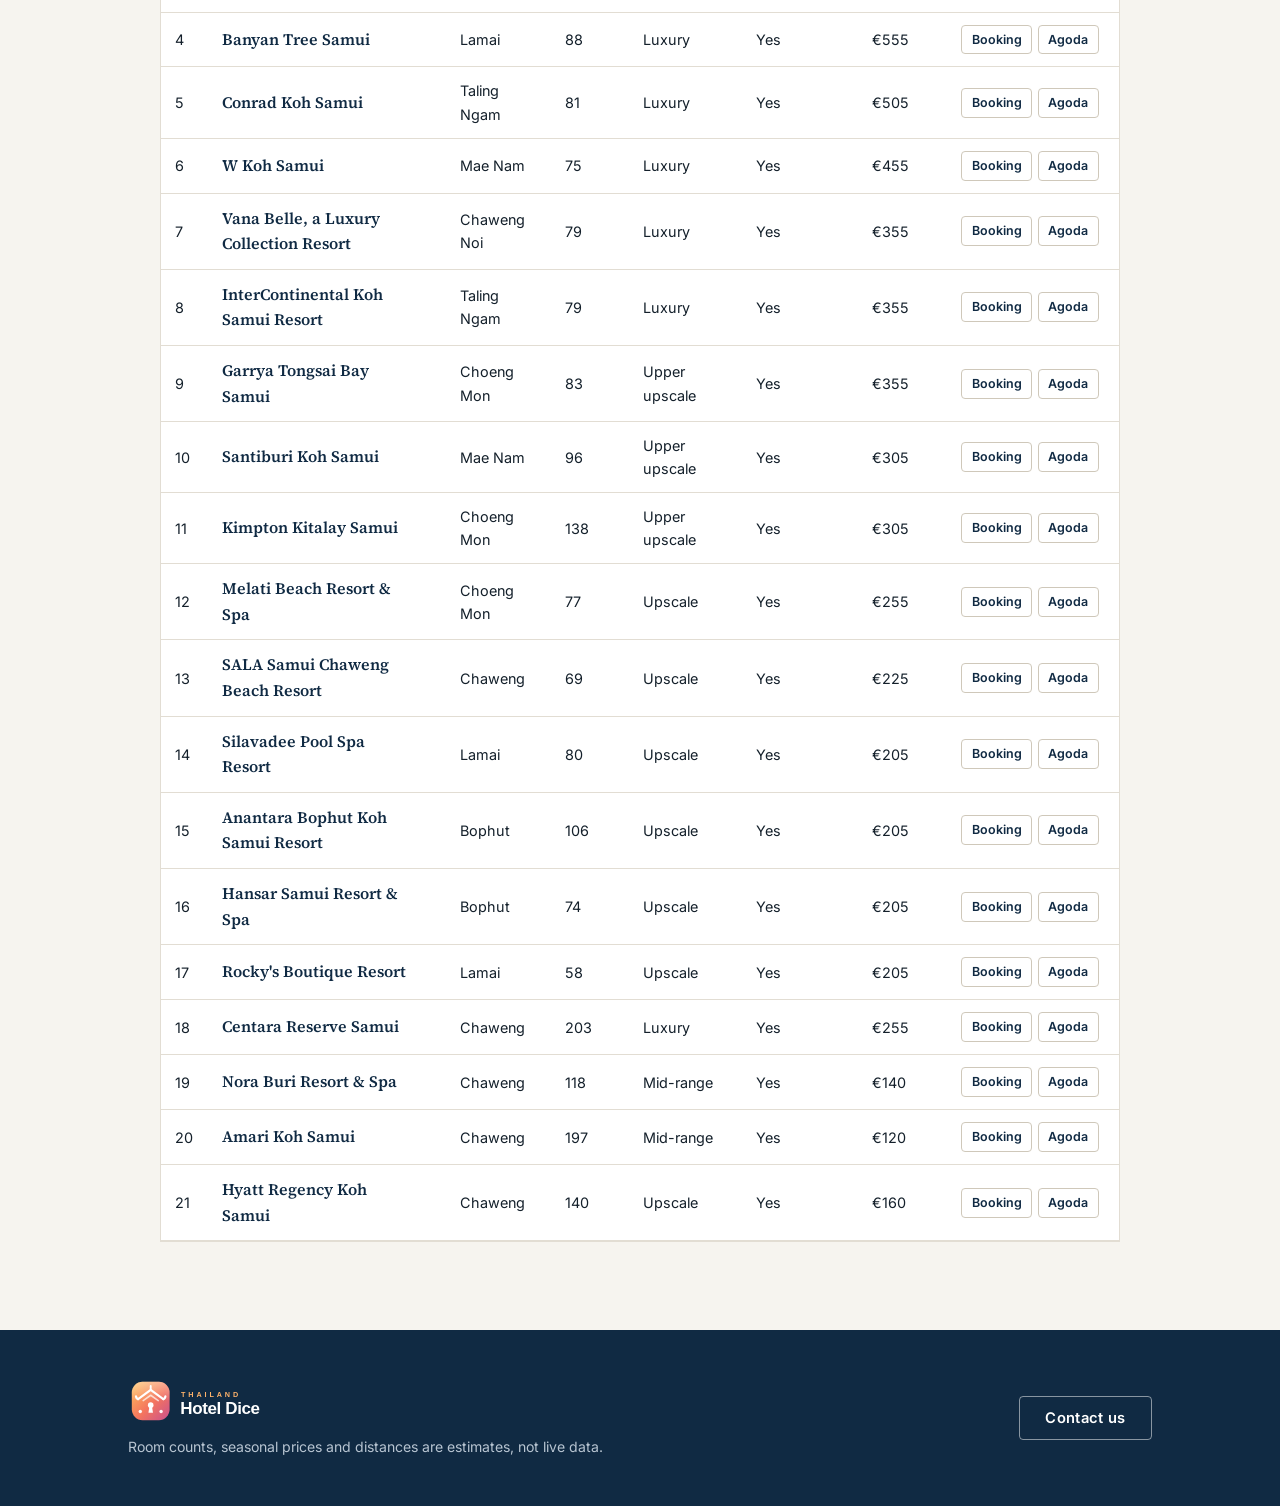
==== commit ebf3d87b: "New logo: bright gradient tile with Thai sala roof and room keyhole Replaces the dark hexagon. The m" ====
--- a/index.html
+++ b/index.html
@@ -8,8 +8,8 @@
   <link rel="icon" type="image/svg+xml" href="brand/logo-mark.svg">
   <link rel="preconnect" href="https://fonts.googleapis.com">
   <link rel="preconnect" href="https://fonts.gstatic.com" crossorigin>
-  <link rel="stylesheet" href="https://fonts.googleapis.com/css2?family=Inter:wght@400;500;600;700&family=Source+Serif+4:opsz,wght@8..60,400;8..60,600;8..60,700&family=Playfair+Display:wght@500;600;700&family=IBM+Plex+Sans:wght@400;500;600&family=IBM+Plex+Serif:wght@400;500;600&family=Noto+Sans+Thai:wght@400;500;600;700&family=Noto+Serif+Thai:wght@500;600;700&display=swap">
-  <link rel="stylesheet" href="style.css?v=10">
+  <link rel="stylesheet" href="https://fonts.googleapis.com/css2?family=Inter:wght@400;500;600;700&family=Sora:wght@500;600;700&family=Source+Serif+4:opsz,wght@8..60,400;8..60,600;8..60,700&family=Playfair+Display:wght@500;600;700&family=IBM+Plex+Sans:wght@400;500;600&family=IBM+Plex+Serif:wght@400;500;600&family=Noto+Sans+Thai:wght@400;500;600;700&family=Noto+Serif+Thai:wght@500;600;700&display=swap">
+  <link rel="stylesheet" href="style.css?v=11">
 </head>
 <body>
   <header class="topbar">
@@ -50,7 +50,7 @@
       <a class="btn btn-gold" href="#play" id="heroCta">Start</a>
       </div>
       <div class="hero-logo" aria-hidden="true">
-        <img src="brand/logo-mark-light.svg" alt="" width="240" height="240">
+        <img src="brand/logo-mark.svg" alt="" width="240" height="240">
       </div>
     </div>
   </section>
@@ -239,16 +239,16 @@
     <button type="button" class="ts-close" id="typeClose" aria-label="Hide typeface panel">×</button>
   </div>
 
-  <script src="data/samui.js?v=10"></script>
-  <script src="data/phangan.js?v=10"></script>
-  <script src="data/bangkok.js?v=10"></script>
-  <script src="data/phuket.js?v=10"></script>
-  <script src="data/activities-samui.js?v=10"></script>
-  <script src="data/activities-phangan.js?v=10"></script>
-  <script src="data/activities-bangkok.js?v=10"></script>
-  <script src="data/activities-phuket.js?v=10"></script>
-  <script src="data/activities-i18n.js?v=10"></script>
-  <script src="i18n.js?v=10"></script>
-  <script src="script.js?v=10"></script>
+  <script src="data/samui.js?v=11"></script>
+  <script src="data/phangan.js?v=11"></script>
+  <script src="data/bangkok.js?v=11"></script>
+  <script src="data/phuket.js?v=11"></script>
+  <script src="data/activities-samui.js?v=11"></script>
+  <script src="data/activities-phangan.js?v=11"></script>
+  <script src="data/activities-bangkok.js?v=11"></script>
+  <script src="data/activities-phuket.js?v=11"></script>
+  <script src="data/activities-i18n.js?v=11"></script>
+  <script src="i18n.js?v=11"></script>
+  <script src="script.js?v=11"></script>
 </body>
 </html>
--- a/style.css
+++ b/style.css
@@ -93,8 +93,8 @@
 }
 .brand { display: flex; align-items: center; gap: .6rem; text-decoration: none; color: var(--navy); }
 .brand-mark { display: block; width: 2.1rem; height: 2.1rem; }
-.brand-name { display: flex; flex-direction: column; font-family: var(--serif); font-size: 1.2rem; font-weight: 600; line-height: 1.05; white-space: nowrap; }
-.brand-name small { font-family: var(--sans); font-size: .56rem; font-weight: 600; letter-spacing: .32em; text-transform: uppercase; color: var(--gold); margin-bottom: .15rem; }
+.brand-name { display: flex; flex-direction: column; font-family: "Sora", var(--sans); font-size: 1.12rem; font-weight: 600; letter-spacing: -.02em; line-height: 1.05; white-space: nowrap; }
+.brand-name small { font-family: "Sora", var(--sans); font-size: .54rem; font-weight: 600; letter-spacing: .34em; text-transform: uppercase; color: #e8715a; margin-bottom: .2rem; }
 
 .nav { display: flex; align-items: center; gap: .5rem; }
 .menu { position: relative; }
@@ -177,16 +177,18 @@
   position: absolute;
   inset: -12%;
   border-radius: 50%;
-  background: radial-gradient(circle, rgba(168, 131, 74, .35) 0%, rgba(168, 131, 74, 0) 65%);
+  background: radial-gradient(circle, rgba(244, 117, 94, .38) 0%, rgba(201, 80, 143, .12) 45%, rgba(201, 80, 143, 0) 68%);
 }
 .hero-logo::after {
   content: "";
   position: absolute;
   inset: 4%;
-  border: 1px solid rgba(168, 131, 74, .45);
+  border: 1px solid rgba(255, 193, 90, .35);
   border-radius: 50%;
 }
-.hero-logo img { position: relative; z-index: 1; width: 78%; height: auto; filter: drop-shadow(0 18px 30px rgba(0, 0, 0, .35)); }
+.hero-logo img { position: relative; z-index: 1; width: 64%; height: auto; filter: drop-shadow(0 22px 34px rgba(201, 80, 143, .35)); animation: float 6s ease-in-out infinite; }
+@keyframes float { 50% { transform: translateY(-8px); } }
+@media (prefers-reduced-motion: reduce) { .hero-logo img { animation: none; } }
 .eyebrow { margin: 0 0 1rem; color: var(--gold); }
 .eyebrow.dark { color: var(--gold); margin-bottom: .4rem; }
 .hero h1 { color: #fff; font-size: clamp(2.6rem, 7vw, 4.6rem); font-weight: 600; margin-bottom: .6rem; }
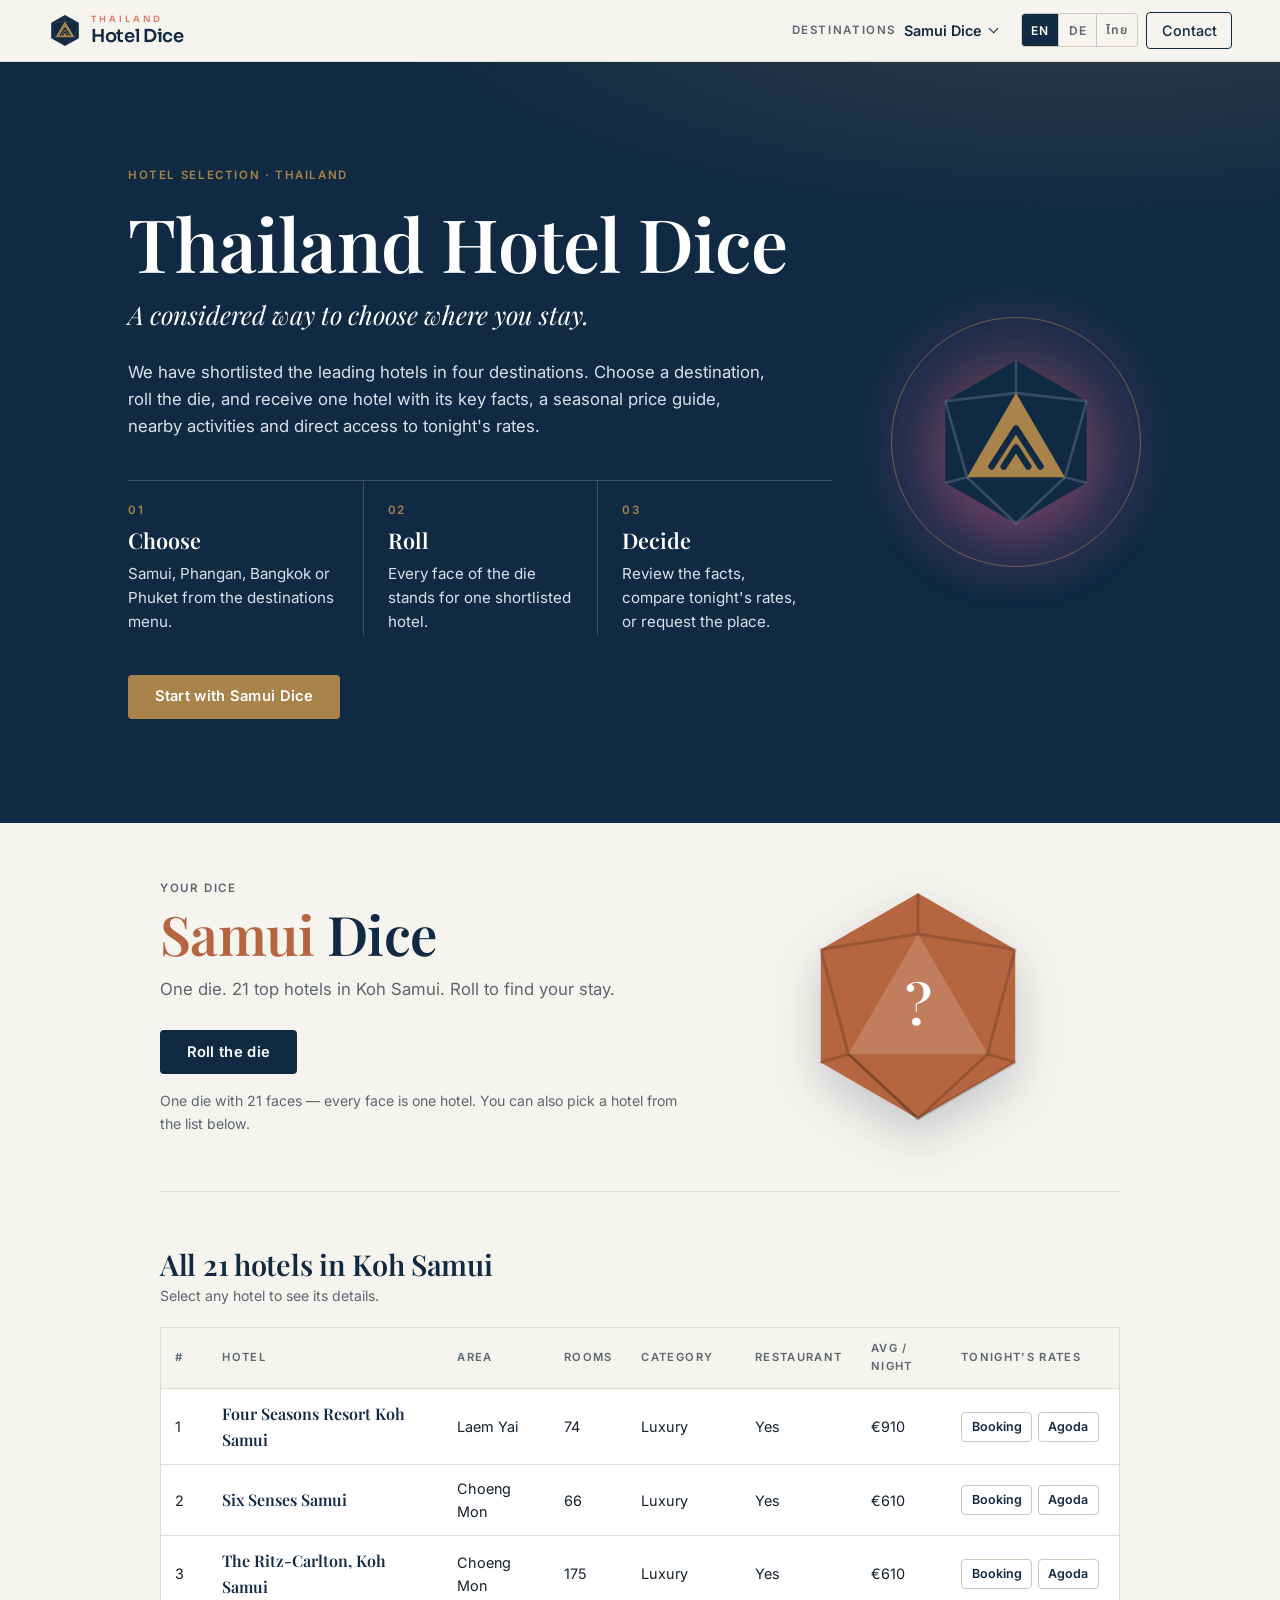
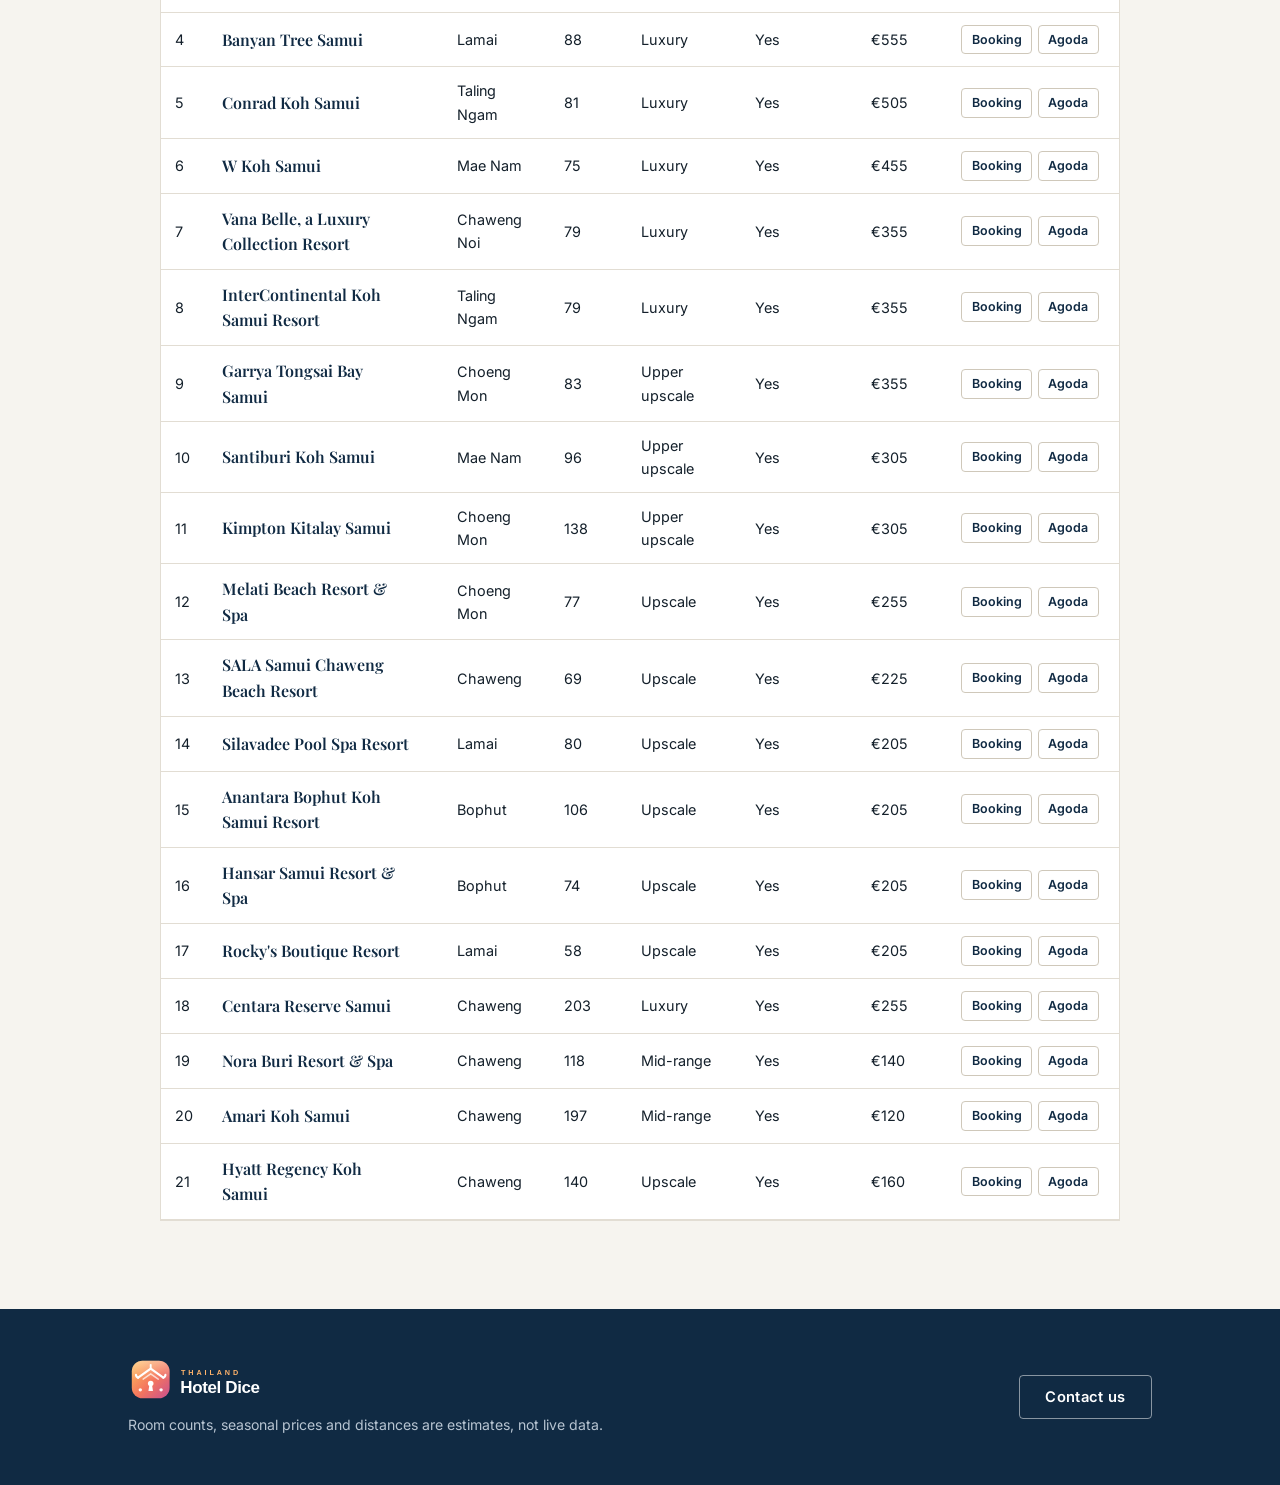
==== commit 59c7e59a: "Lock in the Editorial typeface and remove the draft typeface panel Headings now use Playfair Display" ====
--- a/index.html
+++ b/index.html
@@ -1,5 +1,5 @@
 <!doctype html>
-<html lang="en" data-type="classic">
+<html lang="en">
 <head>
   <meta charset="utf-8">
   <meta name="viewport" content="width=device-width, initial-scale=1">
@@ -8,8 +8,8 @@
   <link rel="icon" type="image/svg+xml" href="brand/logo-mark.svg">
   <link rel="preconnect" href="https://fonts.googleapis.com">
   <link rel="preconnect" href="https://fonts.gstatic.com" crossorigin>
-  <link rel="stylesheet" href="https://fonts.googleapis.com/css2?family=Inter:wght@400;500;600;700&family=Sora:wght@500;600;700&family=Source+Serif+4:opsz,wght@8..60,400;8..60,600;8..60,700&family=Playfair+Display:wght@500;600;700&family=IBM+Plex+Sans:wght@400;500;600&family=IBM+Plex+Serif:wght@400;500;600&family=Noto+Sans+Thai:wght@400;500;600;700&family=Noto+Serif+Thai:wght@500;600;700&display=swap">
-  <link rel="stylesheet" href="style.css?v=11">
+  <link rel="stylesheet" href="https://fonts.googleapis.com/css2?family=Inter:wght@400;500;600;700&family=Sora:wght@500;600;700&family=Playfair+Display:wght@500;600;700&family=Noto+Sans+Thai:wght@400;500;600;700&family=Noto+Serif+Thai:wght@500;600;700&display=swap">
+  <link rel="stylesheet" href="style.css?v=12">
 </head>
 <body>
   <header class="topbar">
@@ -231,24 +231,16 @@
     </form>
   </dialog>
 
-  <div class="type-switch" role="group" aria-label="Draft: compare typefaces">
-    <span data-i18n="draft.type"></span>
-    <button type="button" data-type="classic" aria-pressed="true">Classic</button>
-    <button type="button" data-type="editorial" aria-pressed="false">Editorial</button>
-    <button type="button" data-type="swiss" aria-pressed="false">Swiss</button>
-    <button type="button" class="ts-close" id="typeClose" aria-label="Hide typeface panel">×</button>
-  </div>
-
-  <script src="data/samui.js?v=11"></script>
-  <script src="data/phangan.js?v=11"></script>
-  <script src="data/bangkok.js?v=11"></script>
-  <script src="data/phuket.js?v=11"></script>
-  <script src="data/activities-samui.js?v=11"></script>
-  <script src="data/activities-phangan.js?v=11"></script>
-  <script src="data/activities-bangkok.js?v=11"></script>
-  <script src="data/activities-phuket.js?v=11"></script>
-  <script src="data/activities-i18n.js?v=11"></script>
-  <script src="i18n.js?v=11"></script>
-  <script src="script.js?v=11"></script>
+  <script src="data/samui.js?v=12"></script>
+  <script src="data/phangan.js?v=12"></script>
+  <script src="data/bangkok.js?v=12"></script>
+  <script src="data/phuket.js?v=12"></script>
+  <script src="data/activities-samui.js?v=12"></script>
+  <script src="data/activities-phangan.js?v=12"></script>
+  <script src="data/activities-bangkok.js?v=12"></script>
+  <script src="data/activities-phuket.js?v=12"></script>
+  <script src="data/activities-i18n.js?v=12"></script>
+  <script src="i18n.js?v=12"></script>
+  <script src="script.js?v=12"></script>
 </body>
 </html>
--- a/style.css
+++ b/style.css
@@ -14,13 +14,10 @@
   --accent: #b5653f;           /* set per destination */
   --radius: 4px;
 
-  --serif: "Source Serif 4", "Noto Serif Thai", Georgia, "Times New Roman", serif;
+  --serif: "Playfair Display", "Noto Serif Thai", Georgia, "Times New Roman", serif;
   --sans: "Inter", "Noto Sans Thai", system-ui, -apple-system, "Segoe UI", Roboto, sans-serif;
 }
 
-/* Draft typeface pairings, switched from the small panel at the bottom. */
-html[data-type="editorial"] { --serif: "Playfair Display", "Noto Serif Thai", Georgia, serif; --sans: "Inter", "Noto Sans Thai", system-ui, sans-serif; }
-html[data-type="swiss"]     { --serif: "IBM Plex Serif", "Noto Serif Thai", Georgia, serif;   --sans: "IBM Plex Sans", "Noto Sans Thai", system-ui, sans-serif; }
 /* Thai needs a little more line height and no letter-spacing on caps labels. */
 html[lang="th"] body { line-height: 1.75; }
 html[lang="th"] .eyebrow, html[lang="th"] .kicker, html[lang="th"] .rank, html[lang="th"] .facts dt,
@@ -539,28 +536,6 @@
 .demo-note { margin: .85rem 0 0; font-size: .78rem; color: var(--muted); text-align: center; }
 .req-done { text-align: center; padding: 1rem 0 .5rem; }
 .done-mark { display: grid; place-items: center; width: 3.2rem; height: 3.2rem; margin: 0 auto 1rem; border-radius: 50%; font-size: 1.5rem; color: #fff; background: var(--gold); }
-
-/* ---------- Draft typeface switch ---------- */
-.type-switch {
-  position: fixed;
-  left: 1rem; bottom: 1rem;
-  z-index: 40;
-  display: flex;
-  align-items: center;
-  gap: .25rem;
-  padding: .35rem .4rem .35rem .75rem;
-  border: 1px solid var(--line);
-  border-radius: 999px;
-  font-size: .75rem;
-  background: rgba(255, 255, 255, .95);
-  box-shadow: 0 8px 24px rgba(16, 42, 67, .15);
-}
-.type-switch > span { margin-right: .3rem; color: var(--muted); font-weight: 600; letter-spacing: .06em; text-transform: uppercase; font-size: .65rem; }
-.type-switch button { padding: .3rem .65rem; border: 0; border-radius: 999px; font: 500 .75rem var(--sans); color: var(--navy); background: transparent; cursor: pointer; }
-.type-switch button[aria-pressed="true"] { color: #fff; background: var(--navy); }
-.type-switch .ts-close { padding: .3rem .5rem; font-size: .95rem; line-height: 1; color: var(--muted); }
-.type-switch[hidden] { display: none; }
-@media (max-width: 760px) { body { padding-bottom: 4rem; } }
 
 /* ---------- Responsive ---------- */
 @media (max-width: 760px) {
@@ -588,7 +563,6 @@
   .month { height: 8rem; }
   .map { height: 15rem; }
   .result-head .btn { width: 100%; }
-  .type-switch { left: 50%; transform: translateX(-50%); bottom: .6rem; }
 }
 
 @media (prefers-reduced-motion: reduce) {
@@ -600,5 +574,4 @@
   .brand-name { display: none; }
   .lang button { padding: .4rem .38rem; font-size: .7rem; }
 }
-.type-switch > span { white-space: nowrap; }
 html[lang="th"] .hero-lead { font-style: normal; }
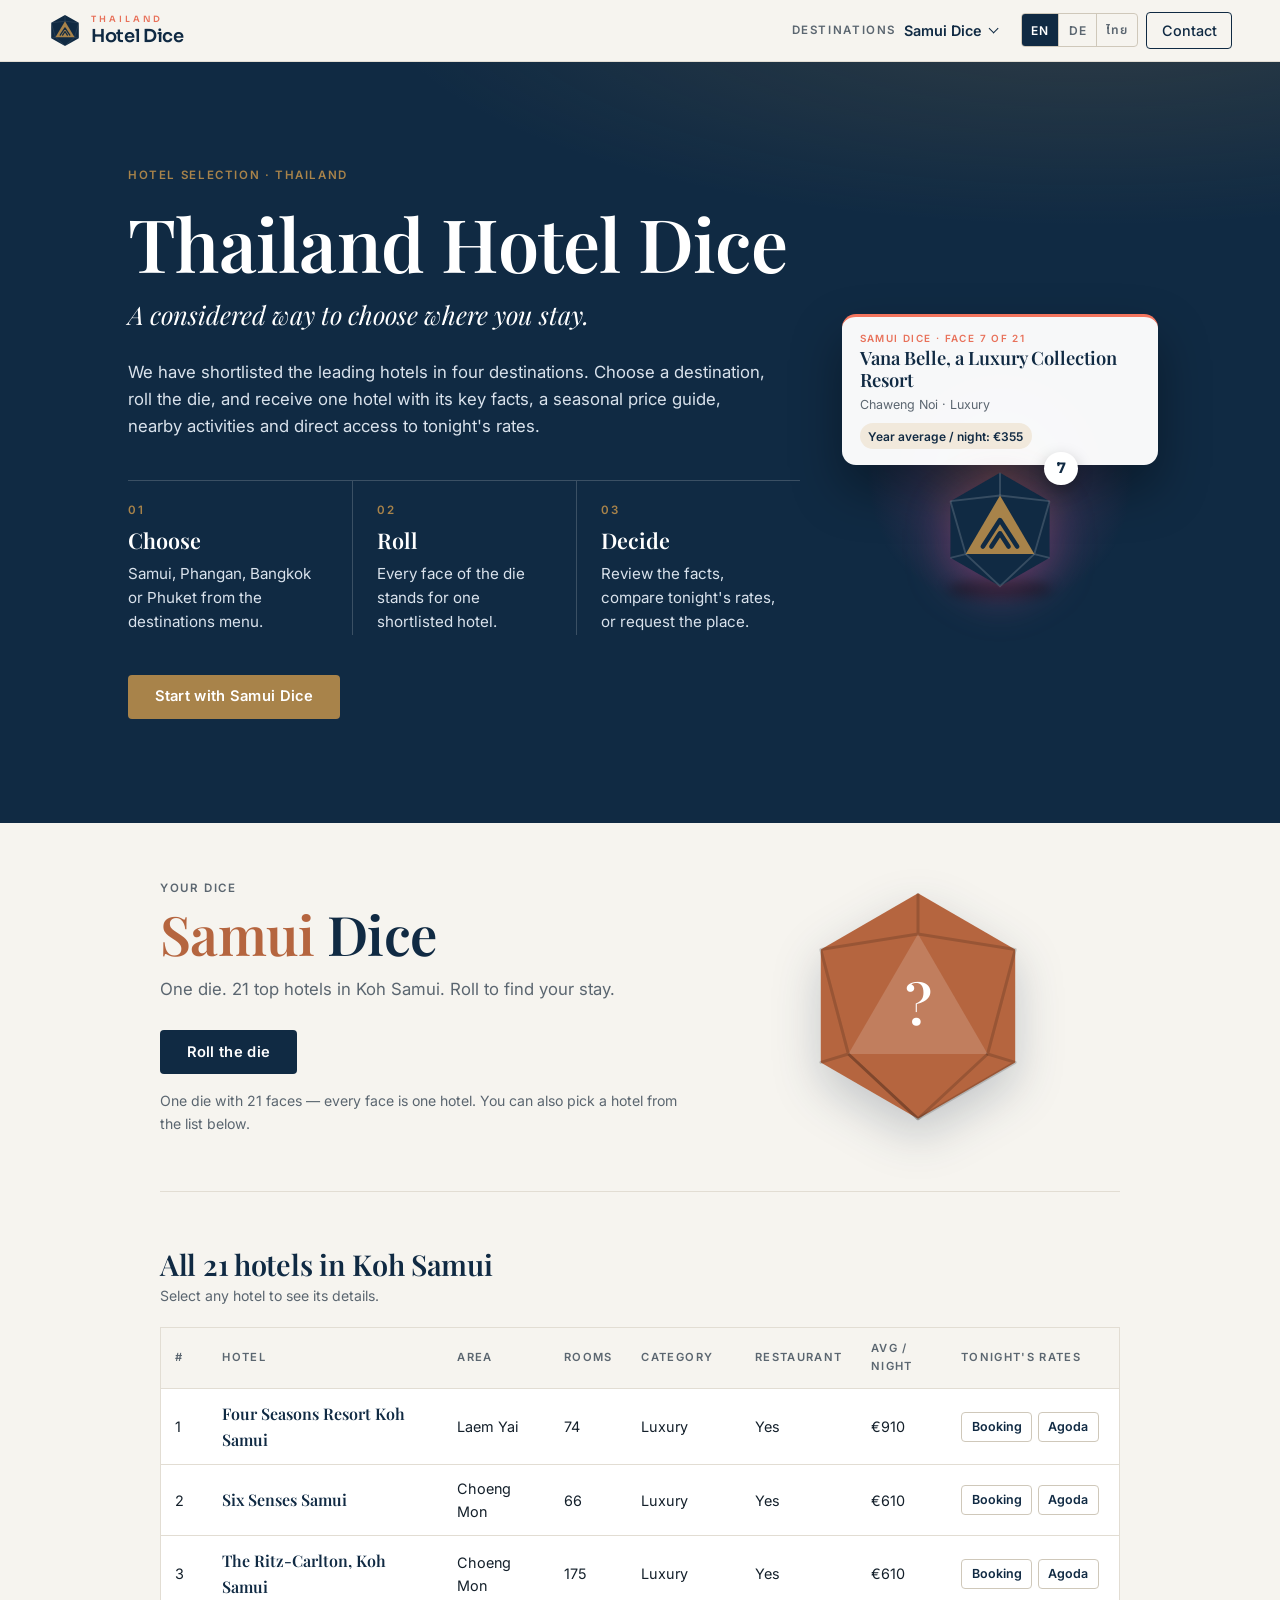
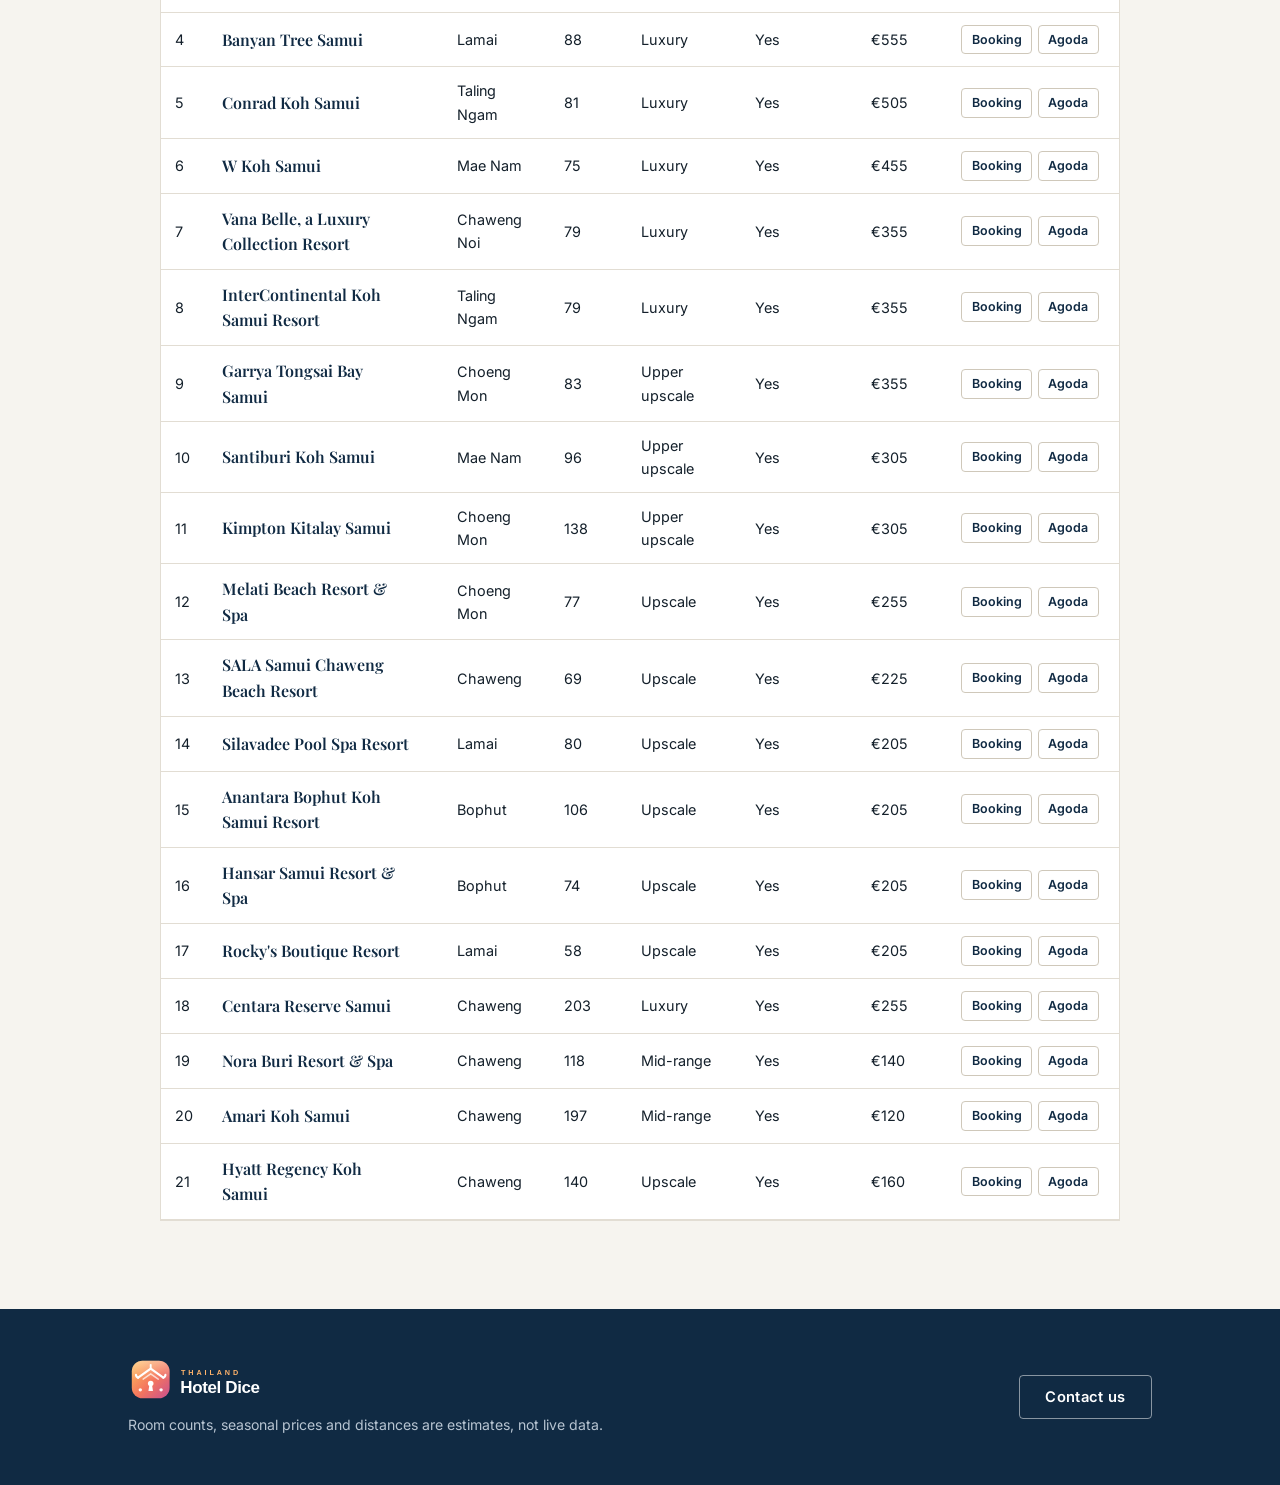
==== commit 7934d3b5: "Add animations: intro dice scene, roll effects and scroll reveals - Hero: looping scene where the lo" ====
--- a/index.html
+++ b/index.html
@@ -9,7 +9,7 @@
   <link rel="preconnect" href="https://fonts.googleapis.com">
   <link rel="preconnect" href="https://fonts.gstatic.com" crossorigin>
   <link rel="stylesheet" href="https://fonts.googleapis.com/css2?family=Inter:wght@400;500;600;700&family=Sora:wght@500;600;700&family=Playfair+Display:wght@500;600;700&family=Noto+Sans+Thai:wght@400;500;600;700&family=Noto+Serif+Thai:wght@500;600;700&display=swap">
-  <link rel="stylesheet" href="style.css?v=12">
+  <link rel="stylesheet" href="style.css?v=13">
 </head>
 <body>
   <header class="topbar">
@@ -49,14 +49,26 @@
       </ol>
       <a class="btn btn-gold" href="#play" id="heroCta">Start</a>
       </div>
-      <div class="hero-logo" aria-hidden="true">
-        <img src="brand/logo-mark.svg" alt="" width="240" height="240">
+      <div class="hero-scene" id="heroScene" aria-hidden="true">
+        <div class="scene-ring"></div>
+        <div class="scene-card" id="sceneCard">
+          <span class="sc-kicker" id="scKicker"></span>
+          <strong class="sc-name" id="scName"></strong>
+          <span class="sc-meta" id="scMeta"></span>
+          <span class="sc-price" id="scPrice"></span>
+        </div>
+        <div class="scene-burst"><i></i><i></i><i></i><i></i><i></i><i></i><i></i><i></i></div>
+        <div class="scene-shadow"></div>
+        <div class="scene-die" id="sceneDie">
+          <img src="brand/logo-mark.svg" alt="" width="120" height="120">
+          <span class="scene-face" id="sceneFace"></span>
+        </div>
       </div>
     </div>
   </section>
 
   <main>
-    <section class="play" id="play">
+    <section class="play" id="play" data-reveal>
       <div class="play-text">
         <p class="kicker" data-i18n="play.kicker">Your dice</p>
         <h2 class="dest-title"><span id="heroTitle">Samui</span> Dice</h2>
@@ -154,7 +166,7 @@
       <p class="note" data-i18n="note"></p>
     </section>
 
-    <section class="list">
+    <section class="list" data-reveal>
       <div class="block-head">
         <div>
           <h2 id="listTitle">All hotels</h2>
@@ -231,16 +243,16 @@
     </form>
   </dialog>
 
-  <script src="data/samui.js?v=12"></script>
-  <script src="data/phangan.js?v=12"></script>
-  <script src="data/bangkok.js?v=12"></script>
-  <script src="data/phuket.js?v=12"></script>
-  <script src="data/activities-samui.js?v=12"></script>
-  <script src="data/activities-phangan.js?v=12"></script>
-  <script src="data/activities-bangkok.js?v=12"></script>
-  <script src="data/activities-phuket.js?v=12"></script>
-  <script src="data/activities-i18n.js?v=12"></script>
-  <script src="i18n.js?v=12"></script>
-  <script src="script.js?v=12"></script>
+  <script src="data/samui.js?v=13"></script>
+  <script src="data/phangan.js?v=13"></script>
+  <script src="data/bangkok.js?v=13"></script>
+  <script src="data/phuket.js?v=13"></script>
+  <script src="data/activities-samui.js?v=13"></script>
+  <script src="data/activities-phangan.js?v=13"></script>
+  <script src="data/activities-bangkok.js?v=13"></script>
+  <script src="data/activities-phuket.js?v=13"></script>
+  <script src="data/activities-i18n.js?v=13"></script>
+  <script src="i18n.js?v=13"></script>
+  <script src="script.js?v=13"></script>
 </body>
 </html>
--- a/style.css
+++ b/style.css
@@ -168,24 +168,137 @@
   scroll-margin-top: 4rem;
 }
 .hero-inner { max-width: 64rem; margin: 0 auto; display: grid; grid-template-columns: 1fr auto; gap: 3rem; align-items: center; }
-.hero-logo { position: relative; display: grid; place-items: center; width: clamp(12rem, 22vw, 17rem); aspect-ratio: 1; }
-.hero-logo::before {
-  content: "";
-  position: absolute;
-  inset: -12%;
+/* ---------- Hero explainer scene: die tumbles in, a hotel rises out ---------- */
+.hero-scene {
+  --loop: 6.4s;
+  position: relative;
+  width: clamp(15rem, 26vw, 19rem);
+  aspect-ratio: 4 / 5;
+}
+.scene-ring {
+  position: absolute;
+  left: 50%; bottom: 4%;
+  width: 92%; aspect-ratio: 1;
+  transform: translateX(-50%);
   border-radius: 50%;
-  background: radial-gradient(circle, rgba(244, 117, 94, .38) 0%, rgba(201, 80, 143, .12) 45%, rgba(201, 80, 143, 0) 68%);
-}
-.hero-logo::after {
-  content: "";
-  position: absolute;
-  inset: 4%;
-  border: 1px solid rgba(255, 193, 90, .35);
+  background: radial-gradient(circle, rgba(244, 117, 94, .32) 0%, rgba(201, 80, 143, .12) 42%, rgba(201, 80, 143, 0) 68%);
+  animation: ring var(--loop) ease-in-out infinite;
+}
+.scene-shadow {
+  position: absolute;
+  left: 50%; bottom: 9%;
+  width: 34%; height: 5%;
+  transform: translateX(-50%);
   border-radius: 50%;
-}
-.hero-logo img { position: relative; z-index: 1; width: 64%; height: auto; filter: drop-shadow(0 22px 34px rgba(201, 80, 143, .35)); animation: float 6s ease-in-out infinite; }
-@keyframes float { 50% { transform: translateY(-8px); } }
-@media (prefers-reduced-motion: reduce) { .hero-logo img { animation: none; } }
+  background: rgba(0, 0, 0, .45);
+  filter: blur(6px);
+  animation: shadow var(--loop) cubic-bezier(.3, .1, .3, 1) infinite;
+}
+.scene-die {
+  position: absolute;
+  left: 50%; bottom: 11%;
+  width: 40%; aspect-ratio: 1;
+  margin-left: -20%;
+  transform-origin: 50% 90%;
+  animation: tumble var(--loop) cubic-bezier(.3, .1, .3, 1) infinite;
+}
+.scene-die img { display: block; width: 100%; height: auto; filter: drop-shadow(0 14px 22px rgba(201, 80, 143, .4)); }
+.scene-face {
+  position: absolute;
+  right: -14%; top: -14%;
+  display: grid;
+  place-items: center;
+  min-width: 2.1rem; height: 2.1rem;
+  padding: 0 .45rem;
+  border-radius: 999px;
+  font: 700 .9rem "Sora", var(--sans);
+  color: var(--navy);
+  background: #fff;
+  box-shadow: 0 6px 16px rgba(0, 0, 0, .25);
+  animation: face var(--loop) ease-out infinite;
+}
+.scene-card {
+  position: absolute;
+  left: 50%; bottom: 44%;
+  width: 104%;
+  margin-left: -52%;
+  display: flex;
+  flex-direction: column;
+  gap: .2rem;
+  padding: .95rem 1.1rem 1rem;
+  border-radius: 14px;
+  color: var(--ink);
+  background: rgba(255, 255, 255, .97);
+  box-shadow: 0 24px 50px rgba(0, 0, 0, .35);
+  border-top: 3px solid #f4755e;
+  transform-origin: 50% 100%;
+  animation: rise var(--loop) cubic-bezier(.2, .9, .3, 1.2) infinite;
+}
+.sc-kicker { font: 600 .62rem var(--sans); letter-spacing: .14em; text-transform: uppercase; color: #e8715a; }
+.sc-name { font-family: var(--serif); font-size: 1.15rem; font-weight: 600; line-height: 1.2; color: var(--navy); }
+.sc-meta { font-size: .78rem; color: var(--muted); }
+.sc-price { align-self: flex-start; margin-top: .35rem; padding: .2rem .55rem; border-radius: 999px; font-size: .75rem; font-weight: 600; color: var(--navy); background: var(--gold-soft); }
+.scene-burst { position: absolute; left: 50%; bottom: 30%; width: 0; height: 0; }
+.scene-burst i {
+  position: absolute;
+  width: .5rem; height: .5rem;
+  margin: -.25rem;
+  border-radius: 50%;
+  background: #ffc15a;
+  animation: burst var(--loop) ease-out infinite;
+}
+.scene-burst i:nth-child(2n) { background: #f4755e; width: .35rem; height: .35rem; }
+.scene-burst i:nth-child(3n) { background: #fff; }
+.scene-burst i:nth-child(1) { --a: 0deg; } .scene-burst i:nth-child(2) { --a: 45deg; }
+.scene-burst i:nth-child(3) { --a: 90deg; } .scene-burst i:nth-child(4) { --a: 135deg; }
+.scene-burst i:nth-child(5) { --a: 180deg; } .scene-burst i:nth-child(6) { --a: 225deg; }
+.scene-burst i:nth-child(7) { --a: 270deg; } .scene-burst i:nth-child(8) { --a: 315deg; }
+
+@keyframes tumble {
+  0%   { transform: translateY(-260%) rotate(-260deg) scale(.8); opacity: 0; }
+  6%   { opacity: 1; }
+  20%  { transform: translateY(0) rotate(-24deg) scale(1.08, .9); }
+  26%  { transform: translateY(-38%) rotate(8deg) scale(.98, 1.03); }
+  32%  { transform: translateY(0) rotate(-4deg) scale(1.04, .95); }
+  36%  { transform: translateY(-8%) rotate(0) scale(1); }
+  40%  { transform: translateY(0) rotate(0) scale(1); }
+  84%  { transform: translateY(0) rotate(0) scale(1); opacity: 1; }
+  94%, 100% { transform: translateY(6%) scale(.9); opacity: 0; }
+}
+@keyframes shadow {
+  0%, 6%  { transform: translateX(-50%) scale(.2); opacity: 0; }
+  20%     { transform: translateX(-50%) scale(1.15); opacity: .9; }
+  26%     { transform: translateX(-50%) scale(.7); opacity: .5; }
+  32%, 84% { transform: translateX(-50%) scale(1); opacity: .8; }
+  94%, 100% { transform: translateX(-50%) scale(.6); opacity: 0; }
+}
+@keyframes face {
+  0%, 36% { transform: scale(0); }
+  42%     { transform: scale(1.2); }
+  46%, 84% { transform: scale(1); }
+  94%, 100% { transform: scale(0); }
+}
+@keyframes rise {
+  0%, 40% { transform: translateY(60%) scale(.2); opacity: 0; }
+  52%     { transform: translateY(-4%) scale(1.02); opacity: 1; }
+  58%, 84% { transform: translateY(0) scale(1); opacity: 1; }
+  94%, 100% { transform: translateY(-14%) scale(.96); opacity: 0; }
+}
+@keyframes burst {
+  0%, 40% { transform: rotate(var(--a)) translateX(0) scale(0); opacity: 0; }
+  42%     { opacity: 1; transform: rotate(var(--a)) translateX(1.2rem) scale(1); }
+  56%, 100% { opacity: 0; transform: rotate(var(--a)) translateX(5.5rem) scale(.4); }
+}
+@keyframes ring {
+  0%, 36% { transform: translateX(-50%) scale(.85); opacity: .5; }
+  48%, 84% { transform: translateX(-50%) scale(1); opacity: 1; }
+  100% { transform: translateX(-50%) scale(.85); opacity: .5; }
+}
+
+@media (prefers-reduced-motion: reduce) {
+  .scene-die, .scene-shadow, .scene-face, .scene-card, .scene-burst i, .scene-ring { animation: none; }
+  .scene-burst { display: none; }
+}
 .eyebrow { margin: 0 0 1rem; color: var(--gold); }
 .eyebrow.dark { color: var(--gold); margin-bottom: .4rem; }
 .hero h1 { color: #fff; font-size: clamp(2.6rem, 7vw, 4.6rem); font-weight: 600; margin-bottom: .6rem; }
@@ -537,12 +650,102 @@
 .req-done { text-align: center; padding: 1rem 0 .5rem; }
 .done-mark { display: grid; place-items: center; width: 3.2rem; height: 3.2rem; margin: 0 auto 1rem; border-radius: 50%; font-size: 1.5rem; color: #fff; background: var(--gold); }
 
+/* ---------- Motion ---------- */
+/* Hero text arrives in sequence on load. */
+.hero-copy > * { animation: enter .8s cubic-bezier(.2, .7, .2, 1) both; }
+.hero-copy > :nth-child(1) { animation-delay: .05s; }
+.hero-copy > :nth-child(2) { animation-delay: .15s; }
+.hero-copy > :nth-child(3) { animation-delay: .28s; }
+.hero-copy > :nth-child(4) { animation-delay: .4s; }
+.hero-copy > :nth-child(5) { animation-delay: .52s; }
+.hero-copy > :nth-child(6) { animation-delay: .64s; }
+.steps li { animation: enter .8s cubic-bezier(.2, .7, .2, 1) both; }
+.steps li:nth-child(1) { animation-delay: .55s; }
+.steps li:nth-child(2) { animation-delay: .68s; }
+.steps li:nth-child(3) { animation-delay: .81s; }
+@keyframes enter { from { opacity: 0; transform: translateY(18px); } to { opacity: 1; transform: none; } }
+
+/* Sections slide in when they scroll into view. */
+[data-reveal] { opacity: 0; transform: translateY(28px); transition: opacity .8s ease, transform .8s cubic-bezier(.2, .7, .2, 1); }
+[data-reveal].in { opacity: 1; transform: none; }
+
+/* Result builds up piece by piece. */
+.result.reveal > * { animation: enter .6s cubic-bezier(.2, .7, .2, 1) both; animation-delay: calc(var(--i, 0) * 70ms); }
+.result.reveal .facts dd { animation: pop .5s .25s cubic-bezier(.2, .9, .3, 1.3) both; }
+.result.reveal .month .bar { transform-origin: 50% 100%; animation: grow .7s cubic-bezier(.2, .8, .2, 1) both; animation-delay: calc(.35s + var(--m, 0) * 45ms); }
+@keyframes pop { from { opacity: 0; transform: scale(.7); } to { opacity: 1; transform: none; } }
+@keyframes grow { from { transform: scaleY(0); } to { transform: scaleY(1); } }
+
+/* Landing burst around the real die, and the hotel card that flies out of it. */
+.play { position: relative; }
+.die-burst { position: absolute; width: 0; height: 0; pointer-events: none; z-index: 5; }
+.die-burst i {
+  position: absolute;
+  width: .55rem; height: .55rem;
+  margin: -.275rem;
+  border-radius: 50%;
+  background: var(--accent);
+  animation: dieburst .8s ease-out forwards;
+}
+.die-burst i:nth-child(3n) { background: #ffc15a; }
+.die-burst i:nth-child(3n+1) { background: var(--gold); width: .4rem; height: .4rem; }
+@keyframes dieburst {
+  from { transform: rotate(var(--a)) translateX(2rem) scale(1); opacity: 1; }
+  to   { transform: rotate(var(--a)) translateX(8rem) scale(.3); opacity: 0; }
+}
+.fly-card {
+  position: absolute;
+  z-index: 6;
+  width: 16rem;
+  margin-left: -8rem;
+  padding: .85rem 1rem;
+  border-radius: 12px;
+  border-top: 3px solid var(--accent);
+  background: #fff;
+  box-shadow: 0 24px 50px rgba(16, 42, 67, .3);
+  pointer-events: none;
+  animation: fly 1.05s cubic-bezier(.2, .9, .3, 1) forwards;
+}
+.fly-card span { display: block; font: 600 .62rem var(--sans); letter-spacing: .14em; text-transform: uppercase; color: var(--accent); }
+.fly-card strong { display: block; margin-top: .2rem; font-family: var(--serif); font-size: 1.15rem; line-height: 1.2; color: var(--navy); }
+@keyframes fly {
+  0%   { transform: translateY(0) scale(.15); opacity: 0; }
+  25%  { transform: translateY(-40%) scale(1.04); opacity: 1; }
+  70%  { transform: translateY(-60%) scale(1); opacity: 1; }
+  100% { transform: translateY(40%) scale(.9); opacity: 0; }
+}
+.die.landed { animation: land .5s cubic-bezier(.3, 1.6, .5, 1); }
+@keyframes land { 0% { transform: scale(1.12, .86); } 60% { transform: scale(.97, 1.04); } 100% { transform: none; } }
+
+/* Small interactions. */
+.btn { transition: background .15s ease, color .15s ease, border-color .15s ease, transform .15s ease, box-shadow .15s ease; }
+.btn:hover:not(:disabled) { transform: translateY(-1px); box-shadow: 0 8px 18px rgba(16, 42, 67, .18); }
+.btn:active:not(:disabled) { transform: translateY(0); box-shadow: none; }
+.menu.open .menu-list { animation: drop .18s ease-out; }
+@keyframes drop { from { opacity: 0; transform: translateY(-6px); } to { opacity: 1; transform: none; } }
+.modal[open] { animation: modalIn .28s cubic-bezier(.2, .8, .2, 1); }
+.modal[open]::backdrop { animation: fadeIn .28s ease; }
+@keyframes modalIn { from { opacity: 0; transform: translateY(14px) scale(.98); } to { opacity: 1; transform: none; } }
+@keyframes fadeIn { from { opacity: 0; } to { opacity: 1; } }
+.nb-card { transition: transform .2s ease, box-shadow .2s ease; }
+.nb-card:hover { transform: translateY(-3px); box-shadow: 0 12px 26px rgba(16, 42, 67, .12); }
+.deal { transition: border-color .15s ease, box-shadow .15s ease, transform .15s ease; }
+.deal:hover { transform: translateY(-2px); }
+.die:hover:not(.rolling) { transform: rotate(-6deg) scale(1.03); transition: transform .25s ease; }
+
+@media (prefers-reduced-motion: reduce) {
+  .hero-copy > *, .steps li, .result.reveal > *, .result.reveal .facts dd, .result.reveal .month .bar,
+  .menu.open .menu-list, .modal[open], .modal[open]::backdrop, .die.landed { animation: none; }
+  [data-reveal] { opacity: 1; transform: none; transition: none; }
+  .die-burst, .fly-card { display: none; }
+  .btn:hover:not(:disabled), .nb-card:hover, .deal:hover, .die:hover:not(.rolling) { transform: none; }
+}
+
 /* ---------- Responsive ---------- */
 @media (max-width: 760px) {
   .menu-label, .nav-contact { display: none; }
   .hero-inner { grid-template-columns: 1fr; gap: 1.5rem; }
-  .hero-logo { grid-row: 1; width: 7.5rem; }
-  .hero-logo::after { display: none; }
+  .hero-scene { justify-self: center; width: min(14rem, 64vw); }
   .lang button { padding: .4rem .45rem; }
   .brand-name { font-size: 1rem; }
   .topbar { gap: .5rem; padding-left: .85rem; padding-right: .85rem; }
